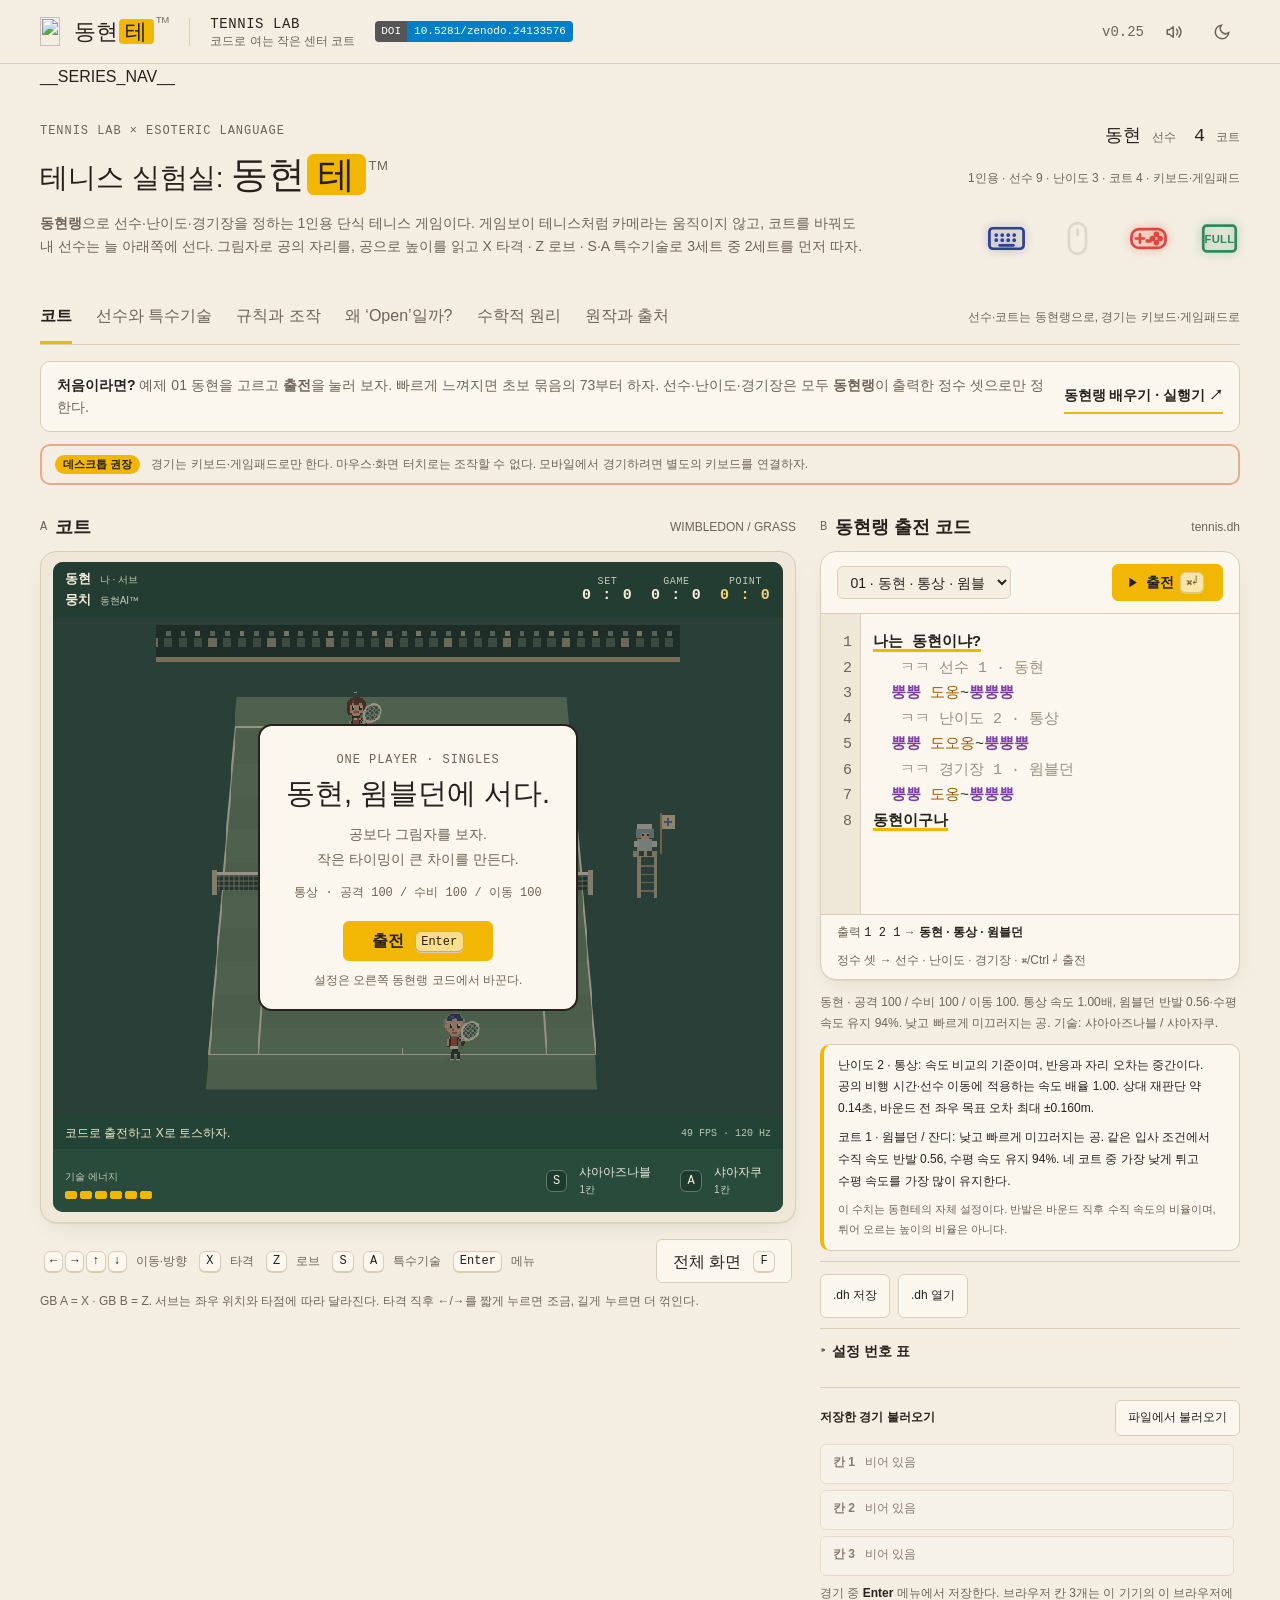
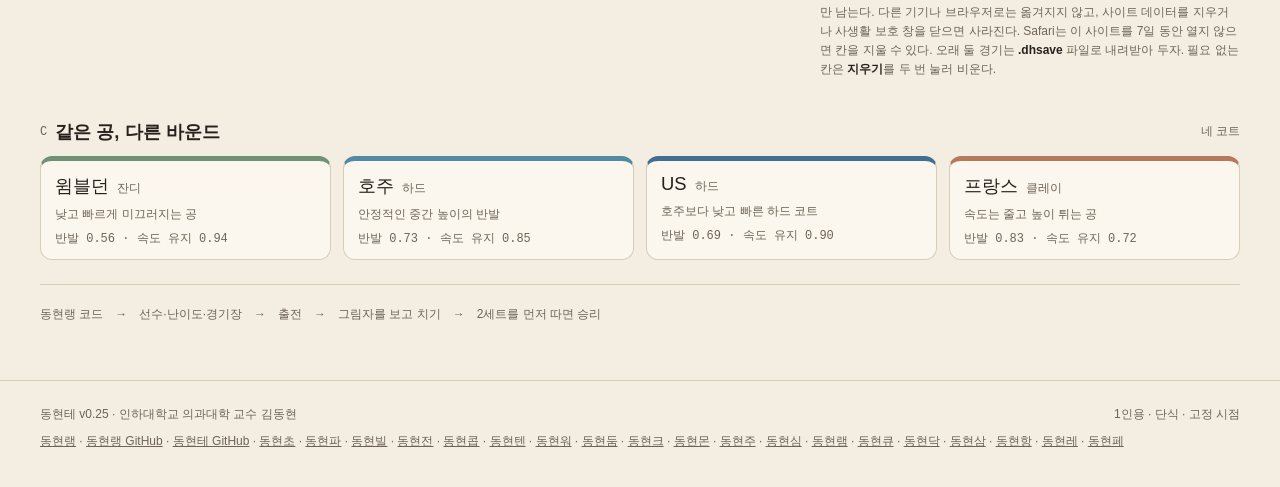
==== src/index.html @ f97692c9 "시리즈 띠에 동현레·동현페를 더함(스물한 사이트) 데스크톱은 동현랭 두 줄 높이 + 10열×2줄, 휴대폰은 두 열. 바닥글 링크 끝에 동현레·동현페를 더함. 판 번호·기존 태그·게" ====
<!doctype html>
<html lang="ko" data-theme="light">
<head>
  <meta charset="utf-8"><meta name="viewport" content="width=device-width,initial-scale=1">
  <meta name="description" content="동현랭으로 선수·난이도·경기장을 정하고 키보드·게임패드로 치는 고정 시점 1인용 테니스 게임이다.">
  <title>동현테™ · 동현랭으로 여는 고정 시점 테니스</title>
  <link rel="icon" type="image/x-icon" sizes="16x16 32x32 48x48" href="./favicon.ico">
  <link rel="icon" type="image/png" sizes="32x32" href="./favicon.png">
  <link rel="apple-touch-icon" sizes="180x180" href="./apple-touch-icon.png">
  <link rel="stylesheet" href="./style.css">
</head>
<body>
<header class="header">
  <a class="brand" href="#" aria-label="동현테 첫 화면으로"><span class="brand-main"><img class="brand-icon" src="__BRAND_ICON__" alt="" width="96" height="96">동현<span>테</span><sup>TM</sup></span><i class="brand-divider"></i><span class="brand-sub">TENNIS LAB<small>코드로 여는 작은 센터 코트</small></span></a><a class="doi-badge" href="https://doi.org/10.5281/zenodo.24133576" target="_blank" rel="noopener" aria-label="동현테 Zenodo DOI 10.5281/zenodo.24133576" title="Zenodo DOI (모든 버전)"><b>DOI</b><span>10.5281/zenodo.24133576</span></a>
  <div class="edition">v0.25<button id="sound" class="icon-btn" aria-label="효과음 켜기·끄기" title="효과음 (M)" aria-pressed="true"><svg width="18" height="18" viewBox="0 0 24 24" fill="none" stroke="currentColor" stroke-width="2" stroke-linecap="round" stroke-linejoin="round" aria-hidden="true" focusable="false"><path d="M11 5 6 9H3v6h3l5 4z"/><path class="snd-on" d="M15.5 8.5a5 5 0 0 1 0 7M18.5 5.5a9 9 0 0 1 0 13"/><path class="snd-off" d="m16 9 6 6m0-6-6 6"/></svg></button><button id="theme" class="icon-btn" aria-label="밝은 화면과 어두운 화면 전환" title="화면 전환" aria-pressed="false"><svg width="18" height="18" viewBox="0 0 24 24" fill="none" stroke="currentColor" stroke-width="2" stroke-linecap="round" aria-hidden="true" focusable="false"><path d="M21 12.8A9 9 0 1 1 11.2 3a7 7 0 0 0 9.8 9.8z"/></svg></button></div>
</header>
<main>
__SERIES_NAV__
  <section class="intro">
    <div><div class="eyebrow">TENNIS LAB × ESOTERIC LANGUAGE</div><h1>테니스 실험실: <span class="title-brand">동현<span>테</span><sup>TM</sup></span></h1><p><strong>동현랭</strong>으로 선수·난이도·경기장을 정하는 1인용 단식 테니스 게임이다. 게임보이 테니스처럼 카메라는 움직이지 않고, 코트를 바꿔도 내 선수는 늘 아래쪽에 선다. 그림자로 공의 자리를, 공으로 높이를 읽고 X 타격 · Z 로브 · S·A 특수기술로 3세트 중 2세트를 먼저 따자.</p></div>
    <div class="model-stamp"><strong id="stamp-player">동현 <span>선수</span></strong><strong>4 <span>코트</span></strong><small>1인용 · 선수 9 · 난이도 3 · 코트 4 · 키보드·게임패드</small><div class="input-marks" role="group" aria-label="입력 표식 · 쓸 수 있는 것: 키보드·게임패드·전체 화면 · 마우스 없음"><span class="mark on kb" tabindex="0" data-tip="키보드 가능 · 방향키로 움직이고 X 타격 · Z 로브 · S·A 특수기술 · Enter 메뉴." aria-label="키보드 가능"><svg viewBox="0 0 24 24" aria-hidden="true"><rect x="2" y="6" width="20" height="12" rx="2"/><path class="dots" d="M6 10h.01M9.5 10h.01M13 10h.01M16.5 10h.01M6 13h.01M9.5 13h.01M13 13h.01M16.5 13h.01"/><path d="M8 16h8"/></svg></span><span class="mark off ms" tabindex="0" data-tip="마우스 없음 · 코트를 누르거나 끌어도 선수는 움직이지 않는다. 메뉴·코드 편집만 마우스로 한다. 휴대폰은 외부 키보드를 연결하자." aria-label="마우스 없음"><svg viewBox="0 0 24 24" aria-hidden="true"><rect x="7" y="3" width="10" height="18" rx="5"/><path d="M12 7v3"/></svg></span><span class="mark on gp" tabindex="0" data-tip="게임패드 가능 · 십자키·왼 스틱 이동 · 오른쪽 버튼 타격 · 아래 버튼 로브 · L·R 특수기술 · Start 메뉴." aria-label="게임패드 가능"><svg viewBox="0 0 24 24" aria-hidden="true"><rect x="2" y="6.5" width="20" height="11" rx="4.5"/><path d="M7 9.6v4.8M4.6 12h4.8"/><circle cx="16.6" cy="9.6" r=".85"/><circle cx="14.4" cy="12" r=".85"/><circle cx="18.8" cy="12" r=".85"/><circle cx="16.6" cy="14.4" r=".85"/><path class="dots" d="M11.3 13.4h.01M12.9 13.4h.01"/></svg></span><span class="mark on fs" tabindex="0" data-tip="전체 화면 가능 · 코트 아래 <b>전체 화면</b> 버튼이나 F 키로 코트를 꽉 채운다." aria-label="전체 화면 가능"><svg viewBox="0 0 24 24" aria-hidden="true"><rect x="2.5" y="4.5" width="19" height="15" rx="2"/><text class="full" x="12" y="14.6" text-anchor="middle">FULL</text></svg></span></div></div></div>
  </section>
  <nav class="tabs" aria-label="동현테 메뉴"><button class="active" data-tab="play" aria-selected="true">코트</button><button data-tab="players" aria-selected="false">선수와 특수기술</button><button data-tab="rules" aria-selected="false">규칙과 조작</button><button data-tab="open" aria-selected="false">왜 ‘Open’일까?</button><button data-tab="math" aria-selected="false">수학적 원리</button><button data-tab="reference" aria-selected="false">원작과 출처</button><span>선수·코트는 동현랭으로, 경기는 키보드·게임패드로</span></nav>
  <div class="getting-started"><p><strong>처음이라면?</strong> 예제 01 동현을 고르고 <b>출전</b>을 눌러 보자. 빠르게 느껴지면 초보 묶음의 73부터 하자. 선수·난이도·경기장은 모두 <b>동현랭</b>이 출력한 정수 셋으로만 정한다.</p><a href="https://raspberry-kim.github.io/donghyun-lang/" target="_blank" rel="noopener">동현랭 배우기 · 실행기 ↗</a></div>
  <p class="mobile-note desktop-note" role="note"><strong>데스크톱 권장</strong> 경기는 키보드·게임패드로만 한다. 마우스·화면 터치로는 조작할 수 없다. 모바일에서 경기하려면 별도의 키보드를 연결하자.</p>

  <section id="tab-play" class="tab-panel">
    <div class="play-grid">
      <div class="field-col">
        <div class="section-title"><h2><span>A</span> 코트</h2><span id="court-caption">WIMBLEDON / GRASS</span></div>
        <div class="board-wrap court-wrap">
        <div id="stage" class="stage" tabindex="0" aria-label="테니스 경기장. 방향키 이동, X 스트로크, Z 로브, S와 A 특수기술.">
     <div class="scoreboard"><div class="score-names"><span id="player-name">동현 <small>나</small></span><span id="opponent-name">슈슈 <small>동현AI™</small></span></div><div class="score-column"><small>SET</small><span id="set-score">0 : 0</span></div><div class="score-column"><small>GAME</small><span id="game-score">0 : 0</span></div><div class="score-column point-column"><small>POINT</small><span id="point-score">0 : 0</span></div><button id="full-close" hidden>전체 화면 닫기</button></div>
     <div class="canvas-shell"><canvas id="court" width="320" height="304" aria-label="고정 시점 테니스 코트"></canvas>
      <div id="skill-cue" class="skill-cue" role="status" aria-live="polite" aria-atomic="true" hidden><span id="skill-cue-who"></span><strong id="skill-cue-name"></strong><small id="skill-cue-detail"></small></div>
      <div id="start-card" class="overlay"><div class="start-inner"><span class="eyebrow">ONE PLAYER · SINGLES</span><h2 id="start-title">동현, 윔블던에 서다.</h2><p>공보다 그림자를 보자.<br>작은 타이밍이 큰 차이를 만든다.</p><div class="start-meta" id="start-meta">공격 100 / 수비 100 / 이동 100</div><button id="court-start" class="primary accent-btn">출전 <kbd>Enter</kbd></button><small>설정은 오른쪽 동현랭 코드에서 바꾼다.</small></div></div>
      <div id="end-card" class="overlay" hidden><div class="start-inner"><span id="end-eyebrow" class="eyebrow">MATCH</span><h2 id="end-title">경기 종료</h2><p id="end-detail"></p><button id="new-match" class="primary accent-btn">출전 준비로 <kbd>Enter</kbd></button></div></div>
      <div id="menu" class="game-menu" hidden role="menu" aria-label="경기 메뉴"></div>
     </div>
     <div class="match-status"><span id="status" aria-live="polite">출전 코드를 준비하자.</span><span id="perf">60 Hz physics</span></div>
     <div class="skill-strip"><div class="charge"><span>기술 에너지</span><div id="energy-pips" aria-label="에너지 6 / 6"></div></div><div class="skill-label"><kbd>S</kbd><span id="skill1">샤아아즈나블<small>1칸 · 다음 리턴</small></span></div><div class="skill-label"><kbd>A</kbd><span id="skill2">샤아자쿠<small>1칸 · 혜성 이동</small></span></div></div>
    </div>
        </div>
        <div class="board-bar"><span class="keys"><span><span class="kbd-arrows"><kbd>←</kbd><kbd>→</kbd><kbd>↑</kbd><kbd>↓</kbd></span>이동·방향</span><span><kbd>X</kbd>타격</span><span><kbd>Z</kbd>로브</span><span><kbd>S</kbd><kbd>A</kbd>특수기술</span><span><kbd>Enter</kbd>메뉴</span></span><button id="fullscreen" class="small-btn" type="button" title="코트를 화면에 꽉 채운다">전체 화면 <kbd>F</kbd></button></div>
        <p class="small-note" id="serve-note">GB A = X · GB B = Z. 서브는 좌우 위치와 타점에 따라 달라진다. 타격 직후 ←/→를 짧게 누르면 조금, 길게 누르면 더 꺾인다.</p>
      </div>
      <div class="side-col">
        <section class="setup-panel">
          <div class="section-title"><h2><span>B</span> 동현랭 출전 코드</h2><span>tennis.dh</span></div>
          <div class="dh-panel">
            <div class="dh-head"><select id="example" aria-label="동현랭 출전 예제 선택"></select><span class="dh-spacer"></span><button id="run" class="dh-btn dh-run" title="Ctrl/⌘ + Enter"><svg viewBox="0 0 24 24" fill="currentColor" aria-hidden="true"><path d="M7 4.5v15l12-7.5z"></path></svg>출전 <kbd>⌘↵</kbd></button></div>
            <div class="code-wrap"><div id="lines" aria-hidden="true"></div><textarea id="code" aria-label="동현랭 출전 코드" aria-describedby="code-help" spellcheck="false" autocomplete="off" autocapitalize="off"></textarea></div>
            <div class="code-meta dh-status" id="code-help"><span>출력 <code id="output">1  1  1</code> → <b id="config-description">동현 · 초보 · 윔블던</b></span><span>정수 셋 → 선수 · 난이도 · 경기장 · ⌘/Ctrl ↵ 출전</span></div>
          </div>
          <p id="error" class="error" role="alert" hidden></p>
          <p id="example-note"></p>
          <div class="example-comparison" aria-label="선택한 예제의 난이도와 코트 차이"><p id="example-level"></p><p id="example-court"></p><small>이 수치는 동현테의 자체 설정이다. 반발은 바운드 직후 수직 속도의 비율이며, 튀어 오르는 높이의 비율은 아니다.</small></div>
          <div class="file-row"><button id="save-code">.dh 저장</button><label class="file-label">.dh 열기<input id="open-code" type="file" accept=".dh,.txt,text/plain" hidden></label></div>
          <details class="lang-rule"><summary>설정 번호 표</summary><div class="table-wrap"><table><thead><tr><th>자리</th><th>설정</th><th>값</th></tr></thead><tbody><tr><td>첫째</td><td>선수</td><td>1 동현 · 2 뭉치 · 3 뚱띠 · 4 또치 · 5 포동이 · 6 꽥꽥 · 7 슈슈 · 8 이삐 · 9 빽빽</td></tr><tr><td>둘째</td><td>난이도</td><td>1 초보 · 2 통상 · 3 프로</td></tr><tr><td>셋째</td><td>경기장</td><td>1 윔블던 · 2 호주 · 3 US · 4 프랑스</td></tr></tbody></table></div><p>세 정수를 모두 쓰자. 코드를 고쳐도 출전 전까지 진행 중인 경기는 바뀌지 않는다.</p></details>
          <div class="load-box"><div class="load-head"><strong>저장한 경기 불러오기</strong><label class="file-label" tabindex="0">파일에서 불러오기<input id="load-file-setup" type="file" accept=".dhsave,.json,application/json" hidden></label></div><div class="slot-list" id="slot-list"></div><p id="load-status" class="load-status" role="status" hidden></p><p class="slot-note">경기 중 <b>Enter</b> 메뉴에서 저장한다. 브라우저 칸 3개는 이 기기의 이 브라우저에만 남는다. 다른 기기나 브라우저로는 옮겨지지 않고, 사이트 데이터를 지우거나 사생활 보호 창을 닫으면 사라진다. Safari는 이 사이트를 7일 동안 열지 않으면 칸을 지울 수 있다. 오래 둘 경기는 <b>.dhsave</b> 파일로 내려받아 두자. 필요 없는 칸은 <b>지우기</b>를 두 번 눌러 비운다.</p></div><input id="load-file" type="file" accept=".dhsave,.json,application/json" hidden>
        </section>
      </div>
    </div>
    <section class="court-notes"><div class="section-title"><h2><span>C</span> 같은 공, 다른 바운드</h2><span>네 코트</span></div><div id="court-cards" class="court-cards"></div></section>
    <div class="workflow"><span>동현랭 코드</span><b>→</b><span>선수·난이도·경기장</span><b>→</b><span>출전</span><b>→</b><span>그림자를 보고 치기</span><b>→</b><span>2세트를 먼저 따면 승리</span></div>
  </section>

 <section id="tab-players" class="tab-panel document" hidden><div class="doc-heading"><div class="eyebrow">NINE PLAYERS · EIGHTEEN SPECIALS</div><h2>동현테의 캐릭터들.</h2><p>시작부터 에너지 6칸이다. 일반 기술은 1칸, 뭉치의 액슬로즈는 3칸을 쓴다. 포인트가 끝날 때 2칸, 성공한 리턴 두 번마다 1칸을 얻으며 최대는 6칸이다. S와 A로 두 기술을 함께 켤 수 있고, 중복 입력에는 에너지를 쓰지 않는다. 커트코베인 연출 중에는 다른 기술을 새로 켤 수 없다.</p><p>동현은 흰 머리 남성, 뭉치는 갈색 단발 여성, 뚱띠는 건장한 남성, 또치는 귀엽고 마른 남성이다. 포동이는 흰 귀와 주둥이로, 꽥꽥은 조금 작은 키와 짙은 단발로 알아보자. 슈슈의 양쪽 둥근 머리·리본·분홍 원피스는 그대로다. 이삐는 꽥꽥만 한 키의 어린 소녀로, 슈슈를 닮은 얼굴에 턱선 단발, 하늘색 원피스 차림이다. 빽빽은 슈슈와 같은 얼굴·몸에 정수리 똥머리와 연보라 원피스로 알아보자. 상대는 내 선수를 뺀 여덟 명 가운데 경기마다 무작위로 정해진다. 상대 동현AI™는 특수기술 없이 일반 타격만 쓴다.</p><p>지속형 기술은 횟수·초 제한 없이 <b>랠리 끝까지</b> 남는다. 액슬로즈는 내 득점까지 남는 예외다. 샤아자쿠는 타격 입력마다 이동하고, 와루이지와나는 상대가 다시 치는 공에도 적용된다. 울트라롱팔은 횟수 제한이 없지만 타격 입력은 필요하다. 멍멍·아잉뿌잉도 포인트가 끝날 때 풀린다. 이삐·빽빽의 네 기술도 지속형이고 서브도 타격으로 센다. 양재천범람은 내 공이 네트를 넘는 순간 상대를 물에 잠가 이동을 90% 줄인다. 브롬톤앞바퀴는 닿지 않는 공에 타격 입력을 넣으면 0.2초 동안 굴러가 치는데, 다섯 번에 한 번꼴로 미끄러져 놓친다. 오마이갓은 내가 칠 때마다 공이 하트 다섯으로 갈라지고, 상대가 진짜를 고를 확률은 1/5이다. 백미취사완료는 내 다음 타격부터 상대가 비틀거리며 네트 앞으로 걸어오게 한다. 미리 켜면 다음 랠리 끝까지 적용되며, 폴트·렛에서는 그대로 유지된다.</p><p>샤아아즈나블·구마몬기쥬츠·비밀이야·알려고하지마는 <b>성공할 때까지 준비가 남는다</b>. 못 치거나 아웃이 나도 다음 랠리로 가져간다. 알려고하지마는 상대 서브 중에도 미리 준비할 수 있다. 뭉치의 S <b>액슬로즈</b>는 라켓을 치켜든 채 상체와 골반을 반대로 흔드는 제자리 뱀춤이다. 네트를 넘은 상대 공은 이동·타격 입력 없이 자동으로 구석에 되돌린다. 상대가 다시 넘기면 그때의 위치로 어려운 구석을 다시 고른다. 내 서브도 자동으로 넣고, 상대 서브는 유효 바운드 뒤에 받는다. 폴트·렛이나 내 실수로 끝난 포인트에서는 남으며, 상대가 놓쳐 내가 득점하면 풀린다. A <b>커트코베인</b>은 8.4초 동안 라켓을 열두 번 내리쳐 부순다. 상대는 라켓을 버리고 겁에 질려 공과 무관하게 이리저리 뛰어다닌다. 연출이 끝나면 내 한 포인트가 되고, 그 득점이 게임·세트·경기 승리를 결정할 수 있다.</p></div><div id="roster" class="roster"></div></section>
 <section id="tab-rules" class="tab-panel document" hidden><div class="doc-heading"><div class="eyebrow">HOW TO PLAY</div><h2>그림자에 발을, 공에 라켓을.</h2><p>단식, 3세트 중 2세트 선승. 코트를 교대해도 내 선수는 항상 하단, 상대는 상단이다. 카메라는 돌거나 따라가지 않고 방향키도 화면 기준을 유지한다.</p></div>
  <div class="rules-grid">
   <article><h2>키보드</h2><table><tbody><tr><th>방향키</th><td>화면 기준 이동. 타격 좌우 방향, ↑ 깊게 · ↓ 짧게. 서브 직후 짧은 구간에도 좌우 입력.</td></tr><tr><th>X · GB A</th><td>토스 / 강한 서브 / 가로로 미는 스트로크. 높은 공은 스매시.</td></tr><tr><th>Z · GB B</th><td>약한 서브 / 아래에서 위로 띄우는 로브. 바운드 전이면 약한 발리.</td></tr><tr><th>S / A</th><td>키보드의 첫째 / 둘째 특수기술. 키보드 A는 GB A와 다르다.</td></tr><tr><th>Enter / Esc</th><td>메뉴(잠시 멈춤): 계속 · 저장 · 불러오기 · 포기. ↑↓로 고르고 Enter·X로 선택, Z·Esc로 뒤로. 전체 화면에서 Esc는 먼저 닫기.</td></tr><tr><th>F / M</th><td>전체 화면 / 효과음·음악 켜기·끄기.</td></tr></tbody></table><p>코드 편집 중에는 경기 키를 가로채지 않는다. Ctrl+Enter(맥은 ⌘+Enter)로 코드를 실행한다.</p></article>
   <article><h2>게임패드</h2><p>십자키·왼 스틱으로 이동한다. 위치 기준 오른쪽 버튼(A 위치)는 X 타격, 아래 버튼(B 위치)는 Z 로브다. L·R 어깨 버튼으로 특수기술을 쓴다. Start는 메뉴다. 메뉴에서는 십자키·왼 스틱 위아래로 고르고 오른쪽 버튼·Start로 선택, 아래 버튼으로 뒤로 간다.</p><p id="pad-status">연결된 패드 없음</p><p>브라우저 표준 매핑 패드를 대상으로 한다. 실제 패드의 호환성은 기기·브라우저에 따라 다르다.</p><h2>마우스와 모바일</h2><p>메뉴·코드 편집만 마우스로 할 수 있다. 코트를 누르거나 드래그해도 선수는 움직이거나 공을 치지 않는다. 터치 조작판은 없다. 외부 입력 장치 없는 휴대폰에서는 경기 조작이 불가능하다.</p></article>
   <article><h2>서브와 리턴</h2><p>먼저 좌우로 서브 위치를 고른다. X로 약 1초 동안 공을 띄우고 X 또는 Z로 친다. 너무 높을 때 누르면 닿는 높이까지 준비한다. 높은 타점은 깊게, 낮은 타점은 짧게 간다. 타격 직후 0.12초 안의 좌우 입력은 누른 시간·스틱 기울기에 따라 착지를 더 옮긴다. 그 뒤에는 공을 조향하지 않는다. 이 입력 여유는 동현테에서 넓힌 값이다.</p><p>빈 토스는 폴트 없이 다시 한다. 서비스 박스는 대각선이며 두 번 폴트면 상대 포인트, 네트를 스친 유효 서브는 렛이다. 그림자는 바닥 위치, 공은 높이다. 서브는 한 번 바운드한 뒤 받는다. X는 가로 스트로크·강한 발리·높은 공의 스매시, Z는 띄우는 로브·약한 발리다.</p></article>
   <article><h2>저장과 불러오기</h2><p>경기 중 Enter 메뉴의 <b>저장</b>에서 브라우저 칸 1–3이나 <b>.dhsave</b> 파일에 지금 경기를 그대로 담는다. 점수·서브 순서·에너지뿐 아니라 날아가던 공과 준비한 기술까지 남는다.</p><p>불러오기는 메뉴와 코트 탭 B 칸 아래에 있다. 불러온 경기는 멈춘 채로 열리고, <b>계속 간다</b>를 고르면 그 순간부터 이어진다. 끝난 경기는 저장되지 않는다. 저장 파일이 아니거나 내용이 맞지 않으면 이유를 알리고 지금 경기는 그대로 둔다.</p></article>
   <article><h2>점수와 코트 교대</h2><p>0 → 15 → 30 → 40. 듀스에서는 두 점 차로 게임을 딴다. 6게임 이상, 두 게임 차면 세트. 6 대 6에서는 7점 타이브레이크로 두 점 차를 낸다.</p><p>게임마다 서브를 바꾸고 홀수 게임 뒤에는 코트를 바꾼다. 타이브레이크는 첫 1점 뒤부터 두 점마다 서브 교대, 6점마다 코트 교대다. 2세트를 먼저 따면 승리한다.</p></article>
  </div>
 </section>
 <section id="tab-open" class="tab-panel document" hidden><div class="doc-heading"><div class="eyebrow">WHY ‘OPEN’?</div><h2>왜 ‘Open’일까?<br>신분의 문을 연 이름.</h2><p>프랑스 오픈·US 오픈·호주 오픈의 ‘오픈’은 처음부터 붙은 이름이 아니다. 아마추어만 받던 대회가 1968년에 프로에게도 문을 열면서 생긴 말이다. 그 100년의 사정을 네 갈래로 살펴보자.</p></div>
  <div class="rules-grid history-grid">
   <article><h2><span class="num">1</span>아마추어의 어원과 귀족 문화</h2><p>amateur는 라틴어 <i lang="la">amator</i>(사랑하는 사람)에서 왔고, 뿌리는 동사 <i lang="la">amare</i>(사랑하다)다. 고대 프랑스어에서는 <i lang="fro">ameour</i>로 쓰였고, 프랑스어 <i lang="fr">amateur</i>는 1488년 기록부터 보인다. 영어에는 1784년 ‘무엇을 즐기는 사람’이라는 뜻으로 들어왔고, 1786년부터 ‘직업이나 이익 없이 하는 사람’이라는 뜻이 붙었다(<a href="https://www.etymonline.com/word/amateur" target="_blank" rel="noopener">Etymonline</a>, <a href="https://www.cnrtl.fr/etymologie/amateur" target="_blank" rel="noopener">CNRTL</a>). 스포츠 용어로서의 프랑스어 amateur는 1882년 영어에서 거꾸로 다시 빌려 왔다.</p><p>빅토리아 시대 영국 상류층에게 운동은 생계가 아니라 교양이었다. 돈을 받고 뛰는 일은 신사답지 못하다고 여겼다. 1866년 Amateur Athletic Club은 아마추어를 ‘상금·입장료를 위해 겨룬 적이 없고, 운동을 생계로 가르친 적이 없으며, 기계공·장인·노동자(mechanic, artisan or labourer)가 아닌 사람’으로 정의했다(<a href="https://worldathletics.org/heritage/news/aaa-140-anniversary" target="_blank" rel="noopener">World Athletics</a>). 실력이 아니라 직업과 계층이 출전 자격을 갈랐던 셈이다. 육상에서는 1880년 AAA가 이 ‘노동자 조항’을 지웠다.</p></article>
   <article><h2><span class="num">2</span>프로 선수의 대우와 메이저 대회 배제</h2><p>지금의 4대 메이저는 모두 아마추어 대회로 출발했다. 윔블던은 1877년, US 선수권은 1881년 뉴포트, 프랑스 선수권은 1891년(1925년까지는 프랑스 클럽 회원만), 오스트랄라시아 선수권은 1905년 멜버른에서 시작했다(<a href="https://en.wikipedia.org/wiki/US_Open_(tennis)" target="_blank" rel="noopener">US Open</a>, <a href="https://www.britannica.com/sports/French-Open" target="_blank" rel="noopener">Britannica · French Open</a>, <a href="https://en.wikipedia.org/wiki/Australian_Open" target="_blank" rel="noopener">Australian Open</a>). 초기의 프로는 주로 코치였고, 프로가 나갈 대회 자체가 없었다.</p><p>1926년 흥행사 C. C. Pyle이 쉬잔 랑글렌에게 5만 달러를 주고 미국 순회 경기를 열면서 프로 테니스가 시작됐다. 이후 40년 동안 프로 테니스는 현역 프로 챔피언과 새로 영입한 아마추어 챔피언이 도시를 돌며 맞붙는 순회 쇼 경기(exhibition tour)가 중심이었다. 프로가 되면 메이저와 데이비스컵에 나갈 수 없었고, 올잉글랜드 클럽 회원 자격도 잃었다(<a href="https://www.britannica.com/sports/tennis/Professional-and-open-tennis" target="_blank" rel="noopener">Britannica</a>). 1947년 크레이머–리그스 투어는 접이식 캔버스 코트를 깔고 밤새 차로 다음 도시로 옮겨 다녔다. 신문은 이를 ‘서커스 순회(Circus Circuit)’라 불렀고, 상류층 테니스계에서 ‘프로’는 거의 욕이었다(<a href="https://www.latimes.com/archives/la-xpm-1997-jul-24-sp-15717-story.html" target="_blank" rel="noopener">Los Angeles Times</a>). 프로를 곡예단처럼 낮춰 본 시선이 이 말에 남아 있다.</p></article>
   <article><h2><span class="num">3</span>‘오픈’의 탄생과 상금의 정착</h2><p>1960년대에는 최고 선수들이 돈을 따라 프로로 떠났다. 로드 레이버·켄 로즈월·판초 곤살레스 같은 이름이 메이저에 나오지 못했고, 아마추어 대회는 점점 관중이 줄었다(<a href="https://www.tennismajors.com/our-features/long-form-our-features/1968-open-era-the-moment-tennis-opted-to-become-a-modern-sport-228622.html" target="_blank" rel="noopener">Tennis Majors</a>). 겉으로는 아마추어지만 뒤로 경비 명목의 돈을 받는 ‘섐어추어리즘(shamateurism)’도 퍼졌다. 윔블던 회장 허먼 데이비드는 아마추어 제도를 ‘살아 있는 거짓말(living lie)’이라 불렀다(<a href="https://www.tennis.com/news/articles/1968-open-era-begins-in-bournemouth" target="_blank" rel="noopener">Tennis.com</a>).</p><p>1960년 ILTF 투표는 5표 차로 부결됐다. 1967년 12월 영국 LTA가 295 대 5로 개방을 결정했고, 1968년 3월 30일 파리 ILTF 총회가 오픈 대회 12개를 승인했다. 첫 오픈 대회는 1968년 4월 22일 본머스의 British Hard Court Championships였다(<a href="https://www.atptour.com/en/news/atp-heritage-open-tennis-laver-rosewall-cox-1968-bournemouth" target="_blank" rel="noopener">ATP Tour</a>). 같은 해 프랑스 오픈·윔블던·US 오픈이 문을 열었고, 호주 오픈은 1969년 1월 브리즈번에서 처음 열렸다(<a href="https://en.wikipedia.org/wiki/1969_Australian_Open" target="_blank" rel="noopener">1969 Australian Open</a>). 프로·아마추어 구분 없이 누구나 나오는 대회, 그래서 ‘오픈’이고 이때부터를 ‘오픈 에라’라 부른다.</p><p>상금도 이때 공식이 됐다. 1968년 윔블던 총상금은 26,150파운드, 남자 단식 우승 레이버가 2,000파운드, 여자 단식 우승 빌리 진 킹이 750파운드를 받았다(<a href="https://www.britannica.com/sports/tennis/Professional-and-open-tennis" target="_blank" rel="noopener">Britannica</a>). 그해 US 오픈은 아마추어 신분의 아서 애시가 우승해, 우승 상금 14,000달러는 준우승한 톰 오커에게 갔다(<a href="https://www.vavel.com/en-us/data/us-open/bio/" target="_blank" rel="noopener">VAVEL</a>).</p></article>
   <article><h2><span class="num">4</span>골프 ‘오픈’과의 비교</h2><p>공통점은 분명하다. 신분을 묻지 않고 실력으로 겨루는 대회가 ‘오픈’이다. 그런데 문이 열린 방향은 반대였다. 골프의 디 오픈(The Open)은 1860년 10월 17일 스코틀랜드 프레스트윅에서 프로 8명만으로 시작했다. 참가 조건은 ‘캐디, 곧 프로 선수(Cawdies, i.e. Professional Players)’였고, 12홀 코스를 세 바퀴 돌아 윌리 파크 시니어가 우승 벨트를 받았다. 상금은 없었다(<a href="https://www.britannica.com/sports/British-Open" target="_blank" rel="noopener">Britannica · British Open</a>, <a href="https://en.wikipedia.org/wiki/1860_Open_Championship" target="_blank" rel="noopener">1860 Open Championship</a>).</p><p>이듬해 위원회는 대회를 ‘온 세상에 연다(open to all the world)’고 결의했다(<a href="https://www.prestwickgc.co.uk/history/" target="_blank" rel="noopener">Prestwick Golf Club</a>). 1861년 대회에는 프로 10명과 아마추어 신사 8명이 함께 나왔고 올드 톰 모리스가 우승했다(<a href="https://www.theopen.com/previous-opens/2nd-open-prestwick-1861" target="_blank" rel="noopener">The Open</a>). 골프는 프로 대회에 아마추어를 받아들여 오픈이 됐고, 테니스는 아마추어 대회에 프로를 받아들여 오픈이 됐다. 두 길이 만난 곳이 지금의 ‘오픈’이다.</p></article>
  </div>
  <div class="timeline" role="list" aria-label="오픈 연표"><div role="listitem"><b>1860</b>디 오픈, 프로 8명</div><div role="listitem"><b>1861</b>골프, 아마추어에게 개방</div><div role="listitem"><b>1877</b>윔블던 시작</div><div role="listitem"><b>1926</b>첫 프로 테니스 투어</div><div role="listitem"><b>1968</b>테니스 오픈 에라</div><div role="listitem"><b>1969</b>첫 호주 오픈</div></div>
 </section>
 <section id="tab-math" class="tab-panel document" hidden><div class="doc-heading"><div class="eyebrow">MATHEMATICAL PRINCIPLES</div><h2>수학적 원리.<br>숫자로 읽는 동현테.</h2><p>1989년 GB 테니스는 바닥에 그림자를 두고 공을 높이(Z축) 방향으로 띄워, 움직이지 않는 화면 안에 가상 3D 코트를 만들었다. 동현테도 같은 동작을 따르지만 식과 상수는 새로 정했다. 아래 식은 모두 지금 엔진 코드(<code>engine.js</code>·<code>render.js</code>)에 들어 있는 그대로다. 길이는 미터, 시간은 초다.</p></div>
  <div class="rules-grid math-grid">
   <article><h2><span class="num">1</span>좌표와 고정 시간 간격</h2><p>바닥은 <var>x</var>(좌우)와 <var>y</var>(앞뒤), 높이는 <var>z</var>다. 네트는 <var>y</var> = 0에 있고, 내 선수는 늘 <var>y</var> &gt; 0 쪽 아래 화면에 선다. 단식 코트의 반폭과 반길이는 실제 규격을 쓴다.</p>
    <div class="eq"><math display="block"><mi>W</mi><mo>=</mo><mn>4.115</mn><mo>,</mo></math><math display="block"><mi>L</mi><mo>=</mo><mn>11.885</mn><mo>,</mo></math><math display="block"><msub><mi>h</mi><mtext>net</mtext></msub><mo>=</mo><mn>0.92</mn></math></div>
    <p>물리는 화면 주사율과 관계없이 1초에 120번 같은 간격으로 나아간다. 남은 시간 <var>A</var>를 모아 두었다가 Δ<var>t</var>만큼씩 꺼내 쓴다. 그래서 60 Hz 화면과 144 Hz 화면에서 같은 입력이면 같은 경기가 된다.</p>
    <div class="eq"><math display="block"><mi>Δ</mi><mi>t</mi><mo>=</mo><mfrac><mn>1</mn><mn>120</mn></mfrac><mtext>&#8202;s</mtext><mo>,</mo></math><math display="block"><mi>A</mi><mo>←</mo><mi>A</mi><mo>+</mo><msub><mi>Δt</mi><mtext>frame</mtext></msub><mo>,</mo></math><math display="block"><mtext>while</mtext><mspace width=".4em"/><mi>A</mi><mo>≥</mo><mi>Δ</mi><mi>t</mi><mo>:</mo><mspace width=".4em"/><mi>A</mi><mo>←</mo><mi>A</mi><mo>−</mo><mi>Δ</mi><mi>t</mi></math></div></article>
   <article><h2><span class="num">2</span>가상 Z축: 포물선과 그림자</h2><p>바닥 위치는 등속으로, 높이는 중력을 받아 포물선으로 움직인다. 그림자는 같은 (<var>x</var>, <var>y</var>)에 <var>z</var> = 0으로 그린다. 공과 그림자의 화면 거리가 곧 높이다.</p>
    <div class="eq big"><math display="block"><mrow><mi>x</mi><mo>(</mo><mi>t</mi><mo>)</mo><mo>=</mo><msub><mi>x</mi><mn>0</mn></msub><mo>+</mo><msub><mi>v</mi><mi>x</mi></msub><mi>t</mi></mrow><mo>,</mo></math><math display="block"><mrow><mi>y</mi><mo>(</mo><mi>t</mi><mo>)</mo><mo>=</mo><msub><mi>y</mi><mn>0</mn></msub><mo>+</mo><msub><mi>v</mi><mi>y</mi></msub><mi>t</mi></mrow></math></div>
    <div class="eq big"><math display="block"><mi>z</mi><mo>(</mo><mi>t</mi><mo>)</mo><mo>=</mo><msub><mi>z</mi><mn>0</mn></msub><mo>+</mo><msub><mi>v</mi><mi>z</mi></msub><mi>t</mi><mo>−</mo><mfrac><mn>1</mn><mn>2</mn></mfrac><mi>g</mi><msup><mi>t</mi><mn>2</mn></msup><mo>,</mo></math><math display="block"><mi>g</mi><mo>=</mo><mn>13</mn><mtext>&#8202;m/s</mtext><msup><mi></mi><mn>2</mn></msup></math></div>
    <p>가장 높은 점은 <var>v<sub>z</sub></var> − <var>g</var><var>t</var> = 0일 때다.</p>
    <div class="eq"><math display="block"><msup><mi>t</mi><mo>*</mo></msup><mo>=</mo><mfrac><msub><mi>v</mi><mi>z</mi></msub><mi>g</mi></mfrac><mo>,</mo></math><math display="block"><msub><mi>z</mi><mtext>max</mtext></msub><mo>=</mo><msub><mi>z</mi><mn>0</mn></msub><mo>+</mo><mfrac><msubsup><mi>v</mi><mi>z</mi><mn>2</mn></msubsup><mrow><mn>2</mn><mi>g</mi></mrow></mfrac></math></div>
    <p><var>g</var> = 13은 지구 중력 9.81보다 크다. 작은 화면에서 랠리가 늘어지지 않게 고른 게임 값이며, 원작에서 뽑은 상수가 아니다. 공기 저항과 회전(마그누스 힘)은 넣지 않았다.</p></article>
   <article><h2><span class="num">3</span>목표점과 비행시간으로 치기</h2><p>타격은 힘을 정하지 않고 “어디에, 몇 초 뒤 떨어질지”를 정한다. 착지점 (<var>x<sub>T</sub></var>, <var>y<sub>T</sub></var>)와 비행시간 <var>T</var>가 정해지면 <var>z</var>(<var>T</var>) = 0이 되도록 속도를 거꾸로 푼다.</p>
    <div class="eq big"><math display="block"><msub><mi>v</mi><mi>x</mi></msub><mo>=</mo><mfrac><mrow><msub><mi>x</mi><mi>T</mi></msub><mo>−</mo><msub><mi>x</mi><mn>0</mn></msub></mrow><mi>T</mi></mfrac><mo>,</mo></math><math display="block"><msub><mi>v</mi><mi>y</mi></msub><mo>=</mo><mfrac><mrow><msub><mi>y</mi><mi>T</mi></msub><mo>−</mo><msub><mi>y</mi><mn>0</mn></msub></mrow><mi>T</mi></mfrac><mo>,</mo></math><math display="block"><msub><mi>v</mi><mi>z</mi></msub><mo>=</mo><mfrac><mrow><mfrac><mn>1</mn><mn>2</mn></mfrac><mi>g</mi><msup><mi>T</mi><mn>2</mn></msup><mo>−</mo><msub><mi>z</mi><mn>0</mn></msub></mrow><mi>T</mi></mfrac></math></div>
    <p>스트로크의 비행시간은 거리와 공격력 <var>P</var>로 정하고, 난이도 속도 <var>s<sub>L</sub></var>(초보 0.88 · 통상 1 · 프로 1.13)로 나눈다.</p>
    <div class="eq"><math display="block"><msub><mi>T</mi><mn>0</mn></msub><mo>=</mo><mo>max</mo><mrow><mo>(</mo><mn>0.78</mn><mo>,</mo><mspace width=".3em"/><mfrac><mrow><mo>|</mo><msub><mi>y</mi><mn>0</mn></msub><mo>−</mo><msub><mi>y</mi><mi>T</mi></msub><mo>|</mo></mrow><mrow><mn>12.5</mn><mo>·</mo><mi>P</mi><mo>/</mo><mn>100</mn></mrow></mfrac><mo>)</mo></mrow><mo>,</mo></math><math display="block"><mi>T</mi><mo>=</mo><mfrac><mrow><mo>max</mo><mo>(</mo><mn>0.5</mn><mo>,</mo><msub><mi>T</mi><mn>0</mn></msub><mo>)</mo></mrow><msub><mi>s</mi><mi>L</mi></msub></mfrac></math></div>
    <p>예: 공격력 100인 선수가 <var>y</var> = 10, 높이 1 m에서 깊은 쪽 <var>y</var> = −9.3으로 치면 <var>T</var> ≈ 1.54초, <var>v<sub>z</sub></var> ≈ 9.39 m/s, 꼭짓점은 약 0.72초 뒤 4.39 m다. 로브는 <var>T</var> = 2.20초로 고정되어 같은 높이에서 약 8.37 m까지 오른다.</p></article>
   <article><h2><span class="num">4</span>네트·바운드를 정확한 순간에</h2><p>한 틱 안에서도 공이 네트를 지나거나 땅에 닿는 순간을 놓치지 않도록, 두 사건까지 남은 시간을 직접 푼다. 둘 중 먼저 오는 순간까지만 움직이고 판정한 뒤 남은 시간을 이어 간다(한 틱에 최대 3번).</p>
    <div class="eq big"><math display="block"><msub><mi>t</mi><mtext>net</mtext></msub><mo>=</mo><mo>−</mo><mfrac><mi>y</mi><msub><mi>v</mi><mi>y</mi></msub></mfrac><mo>,</mo></math><math display="block"><msub><mi>t</mi><mtext>ground</mtext></msub><mo>=</mo><mfrac><mrow><msub><mi>v</mi><mi>z</mi></msub><mo>+</mo><msqrt><mrow><msubsup><mi>v</mi><mi>z</mi><mn>2</mn></msubsup><mo>+</mo><mn>2</mn><mi>g</mi><mi>z</mi></mrow></msqrt></mrow><mi>g</mi></mfrac><mo>,</mo></math><math display="block"><mi>Δ</mi><mi>τ</mi><mo>=</mo><mo>min</mo><mo>(</mo><msub><mi>Δt</mi><mtext>left</mtext></msub><mo>,</mo><msub><mi>t</mi><mtext>net</mtext></msub><mo>,</mo><msub><mi>t</mi><mtext>ground</mtext></msub><mo>)</mo></math></div>
    <p>네트 위를 지날 때 높이로 세 경우를 나눈다. <var>z</var> &lt; 0.85면 네트에 걸리고, 0.85 ≤ <var>z</var> &lt; 0.99면 네트 코드로 수평 속도가 0.72배가 되며, 그 위는 그대로 넘어간다. 바운드에서는 수직 속도를 반발계수 <var>e</var>로 뒤집고 수평 속도를 보존율 <var>r</var>로 줄인다.</p>
    <div class="eq big"><math display="block"><msubsup><mi>v</mi><mi>z</mi><mo>+</mo></msubsup><mo>=</mo><mo>−</mo><mi>e</mi><mspace width=".1em"/><msubsup><mi>v</mi><mi>z</mi><mo>−</mo></msubsup><mo>,</mo></math><math display="block"><msubsup><mi>v</mi><mrow><mi>x</mi><mo>,</mo><mi>y</mi></mrow><mo>+</mo></msubsup><mo>=</mo><mi>r</mi><mspace width=".1em"/><msubsup><mi>v</mi><mrow><mi>x</mi><mo>,</mo><mi>y</mi></mrow><mo>−</mo></msubsup><mo>,</mo></math><math display="block"><mfrac><msup><mi>h</mi><mo>+</mo></msup><msup><mi>h</mi><mo>−</mo></msup></mfrac><mo>=</mo><msup><mi>e</mi><mn>2</mn></msup></math></div>
    <table class="math-table"><thead><tr><th>코트</th><th><var>e</var></th><th><var>r</var></th><th>튄 높이 <var>e</var>²</th></tr></thead><tbody><tr><td>윔블던 잔디</td><td>0.56</td><td>0.94</td><td>31%</td></tr><tr><td>호주 하드</td><td>0.73</td><td>0.85</td><td>53%</td></tr><tr><td>US 하드</td><td>0.69</td><td>0.90</td><td>48%</td></tr><tr><td>프랑스 클레이</td><td>0.83</td><td>0.72</td><td>69%</td></tr></tbody></table>
    <p>첫 바운드에서 |<var>x</var>| ≤ <var>W</var> + 0.035, |<var>y</var>| ≤ <var>L</var> + 0.035이고 상대 쪽이면 인이다. 0.035는 공 반지름에 가까운 여유다. 서브는 |<var>y</var>| ≤ 6.435이고 대각선 쪽이어야 한다. 두 번째 바운드는 친 쪽의 포인트다.</p></article>
   <article><h2><span class="num">5</span>서브: 토스와 타점 품질</h2><p>토스는 <var>z</var><sub>0</sub> = 1.1, <var>v<sub>z</sub></var> = 7.8로 오르고, 보기 쉽게 시간만 0.6배로 느리게 흐른다. 꼭짓점은 1.1 + 7.8²/26 ≈ 3.44 m, 오르는 데 (7.8/13)/0.6 = 1.0초다. 1.45 m에서 3.15 m 사이에서만 칠 수 있고, 높이를 0–1의 품질 <var>q</var>로 바꾼다.</p>
    <div class="eq big"><math display="block"><mi>q</mi><mo>=</mo><mo>clamp</mo><mrow><mo>(</mo><mfrac><mrow><mi>z</mi><mo>−</mo><mn>1.45</mn></mrow><mn>1.7</mn></mfrac><mo>,</mo><mspace width=".2em"/><mn>0</mn><mo>,</mo><mspace width=".2em"/><mn>1</mn><mo>)</mo></mrow></math></div>
    <p>높게 칠수록(<var>q</var>→1) 바깥쪽 깊게, 낮게 칠수록 중앙 쪽 짧게 간다. <var>σ</var>는 내 코트 쪽(±1), <var>s</var> = −sign(<var>x<sub>p</sub></var>)는 대각선 방향, <var>a</var>는 방향키 입력(−1…1, ↑가 −1)이다.</p>
    <div class="eq"><span class="eq-run"><math display="block"><msub><mi>x</mi><mi>T</mi></msub></math><math display="block"><mo form="infix">=</mo><mi>s</mi><mo>(</mo><mn>1.05</mn><mo>+</mo><mn>1.9</mn><mi>q</mi><mo>)</mo></math><math display="block"><mo form="infix">−</mo><mn>0.24</mn><mo>(</mo><mn>0.35</mn><mo>+</mo><mn>0.65</mn><mi>q</mi><mo>)</mo><mo>(</mo><msub><mi>x</mi><mi>p</mi></msub><mo>+</mo><mn>1.5</mn><mi>s</mi><mo>)</mo></math><math display="block"><mo form="infix">+</mo><mn>0.55</mn><msub><mi>a</mi><mi>x</mi></msub></math></span></div>
    <div class="eq"><span class="eq-run"><math display="block"><msub><mi>y</mi><mi>T</mi></msub></math><math display="block"><mo form="infix">=</mo><mo form="prefix">−</mo><mi>σ</mi><mo>(</mo><mn>2.3</mn><mo>+</mo><mn>3.3</mn><mi>q</mi><mo>)</mo></math><math display="block"><mo form="infix">+</mo><mn>2.0</mn><msub><mi>a</mi><mi>y</mi></msub><mo>,</mo></math></span><span class="eq-run"><math display="block"><msub><mi>T</mi><mtext>serve</mtext></msub></math><math display="block"><mo form="infix">=</mo><mn>1.04</mn></math><math display="block"><mo form="infix">+</mo><mn>0.08</mn><mo>(</mo><mn>1</mn><mo>−</mo><mi>q</mi><mo>)</mo></math><math display="block"><mspace width=".6em"/><mtext>(약한 서브 1.26)</mtext></math></span></div>
    <p>타격 직후 0.12초 동안의 좌우 입력은 목표 <var>x<sub>T</sub></var>를 최대 1.4 m 옮기고, 남은 비행시간으로 <var>v<sub>x</sub></var> = (<var>x<sub>T</sub></var> − <var>x</var>)/(<var>T</var> − <var>t</var>)를 다시 푼다. 그 뒤로는 조향하지 않는다.</p></article>
   <article><h2><span class="num">6</span>타격 판정 상태 머신</h2><p>키를 누르면 0.19초 동안 라켓이 “열린” 상태가 된다. 그 사이 매 틱, 공이 내 코트에 있고 높이가 0.08–3.8 m이며 아래 타원 안에 들어오면 친다. <var>D</var>는 수비력이다.</p>
    <div class="eq big"><span class="eq-run"><math display="block"><msqrt><mrow><msup><mrow><mo>(</mo><msub><mi>x</mi><mi>b</mi></msub><mo>−</mo><msub><mi>x</mi><mi>p</mi></msub><mo>)</mo></mrow><mn>2</mn></msup><mo>+</mo><msup><mrow><mo>(</mo><mn>0.85</mn><mo>(</mo><msub><mi>y</mi><mi>b</mi></msub><mo>−</mo><msub><mi>y</mi><mi>p</mi></msub><mo>)</mo><mo>)</mo></mrow><mn>2</mn></msup></mrow></msqrt></math><math display="block"><mo form="infix">&lt;</mo><mn>1.13</mn><mfrac><mi>D</mi><mn>100</mn></mfrac></math><math display="block"><mo form="infix">+</mo><mn>0.20</mn></math></span></div>
    <p>친 공의 종류는 누른 키, 타점 높이 <var>z</var>, 바운드 여부 세 가지로 정해진다.</p>
    <table class="math-table"><thead><tr><th>입력</th><th>조건</th><th>결과</th><th>비행시간</th></tr></thead><tbody><tr><td>X</td><td><var>z</var> ≤ 2.25, 바운드 뒤</td><td>스트로크</td><td><var>T</var><sub>0</sub></td></tr><tr><td>X</td><td><var>z</var> ≤ 2.25, 바운드 전</td><td>강한 발리</td><td>× 0.80</td></tr><tr><td>X</td><td><var>z</var> &gt; 2.25, 바운드 뒤</td><td>스매시</td><td>× 0.74</td></tr><tr><td>X</td><td><var>z</var> &gt; 2.25, 바운드 전</td><td>스매시</td><td>× 0.80 × 0.74 ≈ 0.59</td></tr><tr><td>Z</td><td>바운드 뒤</td><td>로브</td><td>2.20</td></tr><tr><td>Z</td><td>바운드 전</td><td>약한 발리</td><td>× 1.18</td></tr></tbody></table>
    <p>방향은 <var>x<sub>T</sub></var> = 3.45<var>a<sub>x</sub></var> + 0.48(<var>x<sub>b</sub></var> − <var>x<sub>p</sub></var>), 깊이는 ↑ 11.0 · 중립 9.3 · ↓ 3.0 m다. 공이 몸 옆 먼 곳에 있을수록 그쪽으로 각이 벌어진다. 탑스핀·슬라이스처럼 회전으로 나누는 분류는 없다. 원작 설명서처럼 두 키와 높이·바운드로 나눈다.</p></article>
   <article><h2><span class="num">7</span>선수 이동과 동현AI™의 예측</h2><p>이동 속력은 기동력 <var>M</var>와 난이도로 정한다. 대각선으로 움직여도 빨라지지 않도록 방향 벡터를 길이 1로 맞춘다.</p>
    <div class="eq"><math display="block"><mo>|</mo><msub><mi mathvariant="bold">v</mi><mi>p</mi></msub><mo>|</mo><mo>=</mo><mn>4.9</mn><mo>·</mo><mfrac><mi>M</mi><mn>100</mn></mfrac><mo>·</mo><msub><mi>s</mi><mi>L</mi></msub><mspace width=".6em"/><mtext>(동현AI™ × 1.06)</mtext></math></div>
    <p>동현AI™는 반응 주기(초보 0.24 · 통상 0.14 · 프로 0.07초)마다 4절의 <var>t</var><sub>ground</sub>로 첫 착지점을 예측하고, 난이도별 오차 <var>ε</var>(0.65 · 0.32 · 0.13 m)를 고르게 섞는다. 난수는 시드가 같으면 늘 같은 xorshift32 수열이다.</p>
    <div class="eq"><math display="block"><mover><mi>x</mi><mo>^</mo></mover><mo>=</mo><mi>x</mi><mo>+</mo><msub><mi>v</mi><mi>x</mi></msub><msub><mi>t</mi><mtext>ground</mtext></msub><mo>+</mo><mi>U</mi><mrow><mo>(</mo><mo>−</mo><mfrac><mi>ε</mi><mn>2</mn></mfrac><mo>,</mo><mfrac><mi>ε</mi><mn>2</mn></mfrac><mo>)</mo></mrow></math></div></article>
   <article><h2><span class="num">8</span>움직이지 않는 화면 투영</h2><p>코트 좌표 (<var>x</var>, <var>y</var>, <var>z</var>)를 게임 화면(가로 320 × 세로 304픽셀)의 한 점 (<var>X</var>, <var>Y</var>)로 옮기는 식이다. 네트 한가운데의 바닥 (0,&nbsp;0,&nbsp;0)이 화면의 (150,&nbsp;166)에 오고, 1&nbsp;m는 좌우 20픽셀 · 앞뒤 8.4픽셀 · 높이 12픽셀이 된다. 식에 시간 <var>t</var>가 없으니 카메라는 경기 내내 한 자리에 있다.</p>
    <div class="eq big"><math display="block"><mi>X</mi><mo>=</mo><mn>150</mn><mo>+</mo><mn>20</mn><mi>x</mi><mo>(</mo><mn>1</mn><mo>+</mo><mn>0.006</mn><mi>y</mi><mo>)</mo><mo>,</mo></math><math display="block"><mi>Y</mi><mo>=</mo><mn>166</mn><mo>+</mo><mn>8.4</mn><mi>y</mi><mo>−</mo><mn>12</mn><mi>z</mi></math></div>
    <p>괄호 안의 1 + 0.006<var>y</var>가 원근이다. 먼 쪽(<var>y</var> &lt; 0)일수록 1보다 작아져 코트가 좁아 보인다. 먼 끝선(<var>y</var> = −11.885)에서는 약 0.93배, 가까운 끝선(<var>y</var> = 11.885)에서는 약 1.07배다. 높이 <var>z</var>에는 원근을 주지 않고 그대로 위로 올린다. 그래서 공과 그림자의 세로 간격 12<var>z</var>픽셀이 곧 높이다.</p>
    <p>공의 반지름은 높을수록 커지고, 먼 코트로 갈수록 작아진다. 바닥에 닿은 공의 지름은 앞 끝에서 약 4.5픽셀, 먼 끝에서 약 3.2픽셀이다. 크기는 그림일 뿐 충돌 판정에는 쓰지 않는다.</p>
    <div class="eq"><span class="eq-run"><math display="block"><mi>r</mi></math><math display="block"><mo form="infix">=</mo><mo>(</mo><mn>2.2</mn><mo>+</mo><mn>1.1</mn><mo>min</mo><mo>(</mo><mn>3.6</mn><mo>,</mo><mi>z</mi><mo>)</mo><mo>)</mo></math><math display="block"><mo form="infix">·</mo><mo>clamp</mo><mo>(</mo><mn>0.88</mn><mo>+</mo><mn>0.012</mn><mi>y</mi><mo>,</mo><mn>0.7</mn><mo>,</mo><mn>1.06</mn><mo>)</mo></math></span></div></article>
   <article><h2><span class="num">9</span>기술도 상태와 사건으로</h2><p>에너지 <var>E</var>는 처음 6, 최댓값도 6이다. 발동할 때 비용 <var>c</var>를 빼고, 포인트 종료마다 2, 성공한 리턴 두 번마다 1을 더한다. 일반 기술의 <var>c</var>는 1, 액슬로즈만 3이다. 이미 켠 기술을 다시 눌러도 비용을 빼지 않는다.</p><div class="eq"><math display="block"><msub><mi>E</mi><mtext>발동 뒤</mtext></msub><mo>=</mo><mi>E</mi><mo>−</mo><mi>c</mi><mo>,</mo></math><math display="block"><msub><mi>E</mi><mtext>보상 뒤</mtext></msub><mo>=</mo><mo>min</mo><mo>(</mo><mn>6</mn><mo>,</mo><mi>E</mi><mo>+</mo><mi>r</mi><mo>)</mo></math></div><p>이삐·빽빽의 네 기술도 같은 틀 위의 상수다. 양재천범람은 물에 잠긴 상대의 이동 속력에 0.1을 곱한다. 백미취사완료는 상대의 좌우·앞뒤 이동 입력을 각각 0.45배로 줄이고 닿는 거리에 0.5를 곱한다. 브롬톤앞바퀴는 24걸음(0.2초) 동안 남은 걸음 수 <var>n</var>으로 남은 거리를 나누어 다가간다. 공이 멈춰 있다면 걸음마다 같은 거리를 가고 마지막 걸음에 정확히 닿는다. 출발할 때 뽑은 난수가 0.2보다 작으면 공 옆 1.5 m로 미끄러진다.</p><div class="eq"><math display="block"><mi mathvariant="bold">p</mi><mo>←</mo><mi mathvariant="bold">p</mi><mo>+</mo><mfrac><mrow><mi mathvariant="bold">q</mi><mo>−</mo><mi mathvariant="bold">p</mi></mrow><mi>n</mi></mfrac><mo>,</mo><mspace width=".6em"/><mi>n</mi><mo>=</mo><mn>24</mn><mo>,</mo><mn>23</mn><mo>,</mo><mo>…</mo><mo>,</mo><mn>1</mn></math></div><p>오마이갓은 내가 칠 때마다 진짜 하트 <var>r</var>와 상대가 고르는 하트 <var>k</var>를 0–4에서 따로 뽑는다. <var>j</var>번째 하트는 첫 착지까지의 비행시간 <var>T</var> 동안 옆으로 벌어지고, 상대는 <var>k</var> = <var>r</var>일 때만 공을 받는다. 그래서 상대가 진짜를 <var>m</var>번 연속으로 고를 확률은 (1/5)<sup><var>m</var></sup>이다.</p><div class="eq"><math display="block"><msub><mi>x</mi><mi>j</mi></msub><mo>=</mo><mi>x</mi><mo>+</mo><mn>1.5</mn><mo>(</mo><mi>j</mi><mo>−</mo><mi>r</mi><mo>)</mo><mo>·</mo><mo>min</mo><mo>(</mo><mn>1</mn><mo>,</mo><mfrac><mi>t</mi><mi>T</mi></mfrac><mo>)</mo><mo>,</mo><mspace width=".6em"/><mi>P</mi><mo>(</mo><mi>k</mi><mo>=</mo><mi>r</mi><mo>)</mo><mo>=</mo><mfrac><mn>1</mn><mn>5</mn></mfrac></math></div><p>액슬로즈를 제외한 지속형 특수기술은 랠리가 끝나면 해제된다. 필승형 특수기술은 성공한 유효 바운드에서만 발현되기 때문에 아웃·더블 폴트·사용 못 한 포인트 뒤에도 남아서 유효하다. 폴트·렛은 포인트 종료가 아니므로 지속형 특수기술도 남고, 경기가 끝나면 모든 효과와 특수기술이 사라진다. 이 규칙은 원작의 수식이 아니라 동현테의 자체 규칙이다.</p><p><b>액슬로즈의 자동 리턴</b>: 좌우 <var>x</var> = ±3.895 m, 상대 코트의 앞 1.7 m·뒤 11.585 m를 조합한 네 구석을 비교한다. 각 구석까지 상대가 이동하는 데 걸리는 시간(닿는 거리 차감)에서 공의 비행시간을 뺀 값이 가장 큰 곳을 고른다. 이는 받기 어려움을 정한 게임용 기준이며 실제 최적 전술을 보장하는 식은 아니다. 뭉치의 공격 90과 기존 강한 발리·스매시의 시간 배수 0.80 × 0.74를 쓰고, 최소 비행시간은 0.5초를 난이도 속도로 나눈 값이다. 낮은 공은 네트보다 0.10 m 높은 곳을 지나는 데 필요한 만큼만 시간을 늘린다. 네트를 넘는 순간 공을 되돌리되, 서브는 서비스 박스의 유효 바운드를 먼저 확인한다. 상대는 보통 이동·타격 판정으로 공을 받을 수 있다.</p><p><b>커트코베인의 진행</b>: 경기 공을 지우고 8.4초짜리 별도 연출 상태로 들어간다. 0.7초 간격으로 열두 번 내리치고, 상대는 공 위치와 관계없는 목적지를 0.6초마다 바꿔 달린다. 이 경로는 난수를 소비하지 않는다. 연출이 끝난 뒤 뭉치에게 포인트를 한 번만 더하며, 일시정지와 저장·복원은 남은 연출 시간을 보존한다.</p></article>
  </div>
 </section>
 <section id="tab-reference" class="tab-panel document" hidden><div class="doc-heading"><div class="eyebrow">REFERENCE & IMPLEMENTATION</div><h2>원작에서 배운 것.<br>동현테에서 더한 것.</h2><p>1989 GB 테니스를 실행하여 코트·선수 크기·토스·공과 그림자를 관찰했다. 기계어를 역분석한 것이 아니며, 물리 상수와 타격 판정이 원작과 수치적으로 일치하지 않는다.</p></div>
  <div class="rules-grid"><article><h2>원작에 맞춘 조작</h2><p>A 일반 스트로크·강한 발리, B 로브·약한 발리, 머리 위의 공은 자동 스매시, 토스 후 타격, 타격 순간 방향키의 방향·깊이 조절을 따른다. 탑스핀·슬라이스 두 갈래로 나누지 않았다.</p><p><a href="https://www.thegameisafootarcade.com/wp-content/uploads/2017/04/Tennis-Game-Manual.pdf" target="_blank" rel="noopener">Nintendo Tennis 원작 설명서 ↗</a></p></article><article><h2>독립 물리 구현</h2><p>120 Hz 고정 틱, 바닥 X/Y와 높이 Z, 중력과 포물선, 네트 통과 높이, 타점 높이·거리, 바운드 순간의 인·아웃을 계산한다. 원작처럼 보이는 고정 시점이지만 내부 좌표·수치와 화면 투영은 새로 작성했다.</p><p>원작과 동작을 더 정밀하게 맞추는 과정은 계속된다. 현재 판은 플레이 가능한 첫 구현이다.</p></article><article><h2>새로운 규칙과 그림</h2><p>아홉 선수의 능력, 열여덟 기술, 세 난이도와 네 코트는 동현테의 규칙이다. 반발계수·감속률은 게임 조절값이지 실제 대회의 측정치나 원작 롬에서 추출한 수치가 아니다.</p><p>포동이의 흰 귀·주둥이, 동현파 원본의 슈슈, 뭉치·꽥꽥의 단발머리, 슈슈의 얼굴을 이은 이삐·빽빽, 잔 다르크의 투구·깃발을 작은 도트로 단순화했다. 뭉치·뚱띠·또치는 기존 지휘관 이름·색을 잇고 테니스용 모습을 새로 그렸다. 뭉치의 뱀춤은 제공된 춤 영상의 팔·상체·골반 움직임을 참고해 새 도트 동작으로 작성했다. 참고 GIF나 음악은 배포하지 않는다.</p></article><article><h2>이용과 권리</h2><p>원작 롬·도트·음악은 배포물에 포함하지 않는다. Nintendo Tennis 및 언급한 원작의 권리는 각 권리자에게 있다. 비공식 팬 실험이며 승인·후원 관계는 없다.</p><p>코드 MIT, 글꼴 OFL. 동현랭 실행기는 시리즈의 원본을 사용한다. 효과음과 짧은 음악은 Web Audio로 새로 만든다. 벽 충돌 기술에는 비사실적인 붉은 도트 연출이 있다.</p></article></div>
 <aside class="maker-note"><span class="eyebrow">만든 사람</span><a class="sponsor-btn" href="https://github.com/sponsors/Raspberry-Kim" target="_blank" rel="noopener" aria-label="GitHub Sponsors로 동현랭 후원하기" title="GitHub Sponsors로 후원하기"><svg width="13" height="13" viewBox="0 0 16 16" fill="currentColor" aria-hidden="true"><path d="M7.655 14.916v-.001h-.002l-.006-.003-.018-.01a22.066 22.066 0 0 1-3.744-2.584C2.045 10.731 0 8.35 0 5.5 0 2.836 2.086 1 4.25 1 5.797 1 7.153 1.802 8 3.02 8.847 1.802 10.203 1 11.75 1 13.914 1 16 2.836 16 5.5c0 2.85-2.044 5.231-3.886 6.818a22.094 22.094 0 0 1-3.433 2.414 7.152 7.152 0 0 1-.31.17l-.018.01-.008.004a.75.75 0 0 1-.69 0Z"></path></svg>후원</a><p>인하대학교 의과대학 김동현 교수는 백신학·감염학을 연구한다. 명랑하고 따뜻한 개발을 지향한다.</p></aside>
 </section>
 <div id="confirm-panel" class="confirm-panel" hidden role="dialog" aria-modal="true" aria-labelledby="confirm-title"><div><h2 id="confirm-title">진행 중인 경기를 끝낼까?</h2><p>지금 경기는 사라지고 새 출전 코드로 시작한다.</p><button id="confirm-no">계속 경기</button><button id="confirm-yes" class="primary">새 경기 시작</button></div></div>
</main>
<footer><span>동현테 v0.25 · 인하대학교 의과대학 교수 김동현</span><span>1인용 · 단식 · 고정 시점</span><span><a href="https://raspberry-kim.github.io/donghyun-lang/" target="_blank" rel="noopener">동현랭</a> · <a href="https://github.com/Raspberry-Kim/donghyun-lang" target="_blank" rel="noopener">동현랭 GitHub</a> · <a href="https://github.com/Raspberry-Kim/donghyun-lab18" target="_blank" rel="noopener">동현테 GitHub</a> · <a href="https://raspberry-kim.github.io/donghyun-lab1/" target="_blank" rel="noopener">동현초</a> · <a href="https://raspberry-kim.github.io/donghyun-lab2/" target="_blank" rel="noopener">동현파</a> · <a href="https://raspberry-kim.github.io/donghyun-lab3/" target="_blank" rel="noopener">동현빌</a> · <a href="https://raspberry-kim.github.io/donghyun-lab4/" target="_blank" rel="noopener">동현전</a> · <a href="https://raspberry-kim.github.io/donghyun-lab5/" target="_blank" rel="noopener">동현콥</a> · <a href="https://raspberry-kim.github.io/donghyun-lab6/" target="_blank" rel="noopener">동현텐</a> · <a href="https://raspberry-kim.github.io/donghyun-lab7/" target="_blank" rel="noopener">동현워</a> · <a href="https://raspberry-kim.github.io/donghyun-lab8/" target="_blank" rel="noopener">동현둠</a> · <a href="https://raspberry-kim.github.io/donghyun-lab9/" target="_blank" rel="noopener">동현크</a> · <a href="https://raspberry-kim.github.io/donghyun-lab10/" target="_blank" rel="noopener">동현몬</a> · <a href="https://raspberry-kim.github.io/donghyun-lab11/" target="_blank" rel="noopener">동현주</a> · <a href="https://raspberry-kim.github.io/donghyun-lab12/" target="_blank" rel="noopener">동현심</a> · <a href="https://raspberry-kim.github.io/donghyun-lab13/" target="_blank" rel="noopener">동현램</a> · <a href="https://raspberry-kim.github.io/donghyun-lab14/" target="_blank" rel="noopener">동현큐</a> · <a href="https://raspberry-kim.github.io/donghyun-lab15/" target="_blank" rel="noopener">동현닥</a> · <a href="https://raspberry-kim.github.io/donghyun-lab16/" target="_blank" rel="noopener">동현삼</a> · <a href="https://raspberry-kim.github.io/donghyun-lab17/" target="_blank" rel="noopener">동현항</a> · <a href="https://raspberry-kim.github.io/donghyun-lab19/" target="_blank" rel="noopener">동현레</a> · <a href="https://raspberry-kim.github.io/donghyun-lab20/" target="_blank" rel="noopener">동현페</a></span></footer>
<script src="./donghyun.js"></script><script src="./engine.js"></script><script src="./shushu.js"></script><script src="./sprites.js"></script><script src="./render.js"></script><script src="./crowd.js"></script><script src="./app.js"></script>
<script>
/* 입력 표식 풍선 도움말 */
(function(){var tip=null,timer=0,cur=null;
function el(){ if(!tip){ tip=document.createElement('div'); tip.className='mark-tip'; tip.setAttribute('role','tooltip'); document.body.appendChild(tip);} return tip; }
function show(m){ var t=el(); clearTimeout(timer); cur=m; t.innerHTML=m.getAttribute('data-tip'); t.classList.add('show');
  var r=m.getBoundingClientRect(); t.style.left='0px'; t.style.top='0px'; var w=t.offsetWidth, x=r.left+r.width/2-w/2; x=Math.max(12,Math.min(x,innerWidth-w-12));
  t.style.left=x+'px'; t.style.top=(r.bottom+10)+'px'; t.style.setProperty('--ax',(r.left+r.width/2-x)+'px'); }
function hide(ms){ clearTimeout(timer); timer=setTimeout(function(){ if(tip) tip.classList.remove('show'); cur=null; },ms||0); }
document.querySelectorAll('.input-marks .mark').forEach(function(m){
  m.addEventListener('pointerenter',function(e){ if(e.pointerType==='mouse') show(m); });
  m.addEventListener('pointerleave',function(e){ if(e.pointerType==='mouse') hide(120); });
  m.addEventListener('pointerdown',function(e){ if(e.pointerType!=='mouse') show(m); });
  m.addEventListener('pointerup',function(e){ if(e.pointerType!=='mouse') hide(3000); });
  m.addEventListener('pointercancel',function(e){ if(e.pointerType!=='mouse') hide(3000); });
  m.addEventListener('focus',function(){ if(m.matches(':focus-visible')) show(m); }); m.addEventListener('blur',function(){ hide(0); });
});
addEventListener('scroll',function(){ if(cur) hide(0); },{passive:true});
})();
</script>
</body></html>
---- src/style.css ----
@font-face{font-family:'Black Han Sans';src:url('./fonts/BlackHanSans.woff2') format('woff2');font-display:swap;font-weight:400}
@font-face{font-family:'Pretendard';src:url('./fonts/PretendardVariable.woff2') format('woff2');font-display:swap;font-weight:100 900}
@font-face{font-family:'Nanum Gothic Coding';src:url('./fonts/NanumGothicCoding.woff2') format('woff2');font-display:swap;font-weight:400}
:root{
  --bg:#f4eee2;--paper:#fbf7ef;--surface2:#efe7d8;--ink:#26211c;--muted:#6e6356;--line:#d9cdb8;--accent:#f2b705;--dark:#221e1a;--error:#b8321f;
  --red:#c8402f;--blue:#2f62c8;
  --mono:'Nanum Gothic Coding','D2Coding',ui-monospace,monospace;
  --body:'Pretendard','Apple SD Gothic Neo','Malgun Gothic',sans-serif;
  --display:'Black Han Sans','Pretendard',sans-serif;
  --text-xs:.75rem;--text-sm:.875rem;--text-base:1rem;--text-lg:1.15rem;--text-xl:clamp(1.5rem,2.2vw,2rem);
  --hl-duck:#f2b705;--hl-line7:#6b7400;--hl-halt:#b8321f;--hl-num:#9a5b00;--hl-var:#1d5d8a;--hl-io:#7a3fa0;--hl-comment:#9a8f80;
  --shadow:0 1px 0 rgba(38,33,28,.06),0 8px 24px -12px rgba(38,33,28,.18);
}
[data-theme=dark]{--bg:#191613;--paper:#221e1a;--surface2:#2b2621;--line:#3d362f;--ink:#efe6d8;--muted:#a89c8c;--error:#f0705c;--red:#f0705c;--blue:#7ca6f2;
  --hl-line7:#b4c03a;--hl-halt:#f0705c;--hl-num:#f0b35a;--hl-var:#7cc0f0;--hl-io:#d39af5;--hl-comment:#7d7266;--shadow:0 1px 0 rgba(0,0,0,.3),0 8px 24px -12px rgba(0,0,0,.6)}
*{box-sizing:border-box}
html{-webkit-font-smoothing:antialiased;text-rendering:optimizeLegibility}
body{margin:0;background:var(--bg);color:var(--ink);font-family:var(--body);font-size:var(--text-base);line-height:1.6}
button,input,select,textarea{font:inherit;color:inherit}
button{cursor:pointer;border:1px solid var(--line);background:var(--paper);border-radius:6px;min-height:44px;padding:0 14px}
button:hover:not(:disabled){background:var(--surface2)}
button:disabled{opacity:.5;cursor:not-allowed}
select{border:1px solid var(--line);background:var(--bg);border-radius:6px}
a{color:inherit}
:focus-visible{outline:3px solid #a77915;outline-offset:2px}
h1,h2,h3{margin:0}
p{margin:0}
.header,main,footer{max-width:1600px;margin-left:auto;margin-right:auto}
.header{height:64px;display:flex;align-items:center;justify-content:space-between;padding:0 40px;border-bottom:1px solid var(--line)}
.brand{display:flex;align-items:center;gap:20px;text-decoration:none;font-family:var(--mono);font-size:var(--text-sm)}
.brand-main{font-family:var(--display);font-size:1.375rem;white-space:nowrap}
.brand-main>span{background:var(--accent);color:#26211c;padding:0 .3em;border-radius:4px;margin-left:.04em}
.brand-main sup{font-size:.42em;position:relative;top:-.8em;margin-left:.22em;color:var(--muted);font-family:var(--body)}
.brand-icon{display:inline-block;height:1.3em;width:auto;vertical-align:-.3em;margin-right:.24em}
.brand-divider{width:1px;height:28px;background:var(--line)}
.brand-sub{display:flex;flex-direction:column;line-height:1.3;letter-spacing:.04em}.brand-sub small{font-family:var(--body);color:var(--muted);letter-spacing:0}
.edition{display:flex;align-items:center;gap:12px;font:var(--text-sm) var(--mono);color:var(--muted)}
.edition>span{font:700 11px var(--body);color:#5a4410;background:#f7e2a4;padding:2px 8px;border-radius:999px}
[data-theme=dark] .edition>span{background:#4a3b17;color:#f6d77b}
.icon-btn .snd-off{display:none}.icon-btn.muted .snd-off{display:inline}.icon-btn.muted .snd-on{display:none}
.icon-btn{width:36px;height:36px;min-height:36px;padding:0;display:grid;place-items:center;border:0;background:transparent;color:var(--muted)}
main{padding:0 40px}
/* 시리즈 줄 */
.series-strip{--series-ink:#42372d;--series-muted:#7c6d5d;--series-line:#d9cbb5;--series-paper:#fbf7ef;display:flex;align-items:center;gap:20px;padding:16px 0 18px;margin:0 0 24px;border-bottom:1px solid var(--series-line);color:var(--series-ink)}
.series-context{margin:0;flex:0 1 170px;min-width:0;font-size:12px;line-height:1.65;color:var(--series-muted)}
.series-context strong{display:block;font-size:13px;letter-spacing:-.02em;font-weight:650;color:var(--series-ink)}
.series-links{display:grid;grid-template-columns:repeat(8,minmax(0,1fr));gap:5px;flex:1;min-width:0} /* 데스크톱: 두 줄, 반씩. 항목 수에 따라 열 수를 정하고 홀수면 동현랭이 두 칸(휴대폰 규칙과 같다) */
@media(min-width:781px){ /* 휴대폰(780px 이하)은 두 열 규칙을 따른다. 지금 여기 칸은 글이 길어 제 폭만큼은 지킨다 */
.series-links:has(.series-item:nth-child(13):last-child),.series-links:has(.series-item:nth-child(14):last-child){grid-template-columns:repeat(7,minmax(min-content,1fr))}
.series-links:has(.series-item:nth-child(17):last-child),.series-links:has(.series-item:nth-child(18):last-child){grid-template-columns:repeat(9,minmax(min-content,1fr))}
.series-links:has(.series-item:nth-child(19):last-child),.series-links:has(.series-item:nth-child(20):last-child){grid-template-columns:repeat(10,minmax(min-content,1fr))}
}
.series-links:has(.series-item:nth-child(odd):last-child) .series-item[data-series="lang"]{grid-column:span 2}
.series-item.is-current{background:#f2b705;border-color:#f2b705;color:#26211c}.series-item.is-current .series-note{color:#554018}
.series-item.is-current .series-note:after{content:''}
[data-theme=dark] .series-item.is-current{background:#f2b705;border-color:#f2b705;color:#26211c}[data-theme=dark] .series-item.is-current .series-note{color:#554018}
.series-item{display:flex;flex-direction:column;justify-content:center;gap:3px;min-height:54px;padding:8px 5px;border:1px solid var(--series-line);border-radius:10px;background:var(--series-paper);color:var(--series-ink);text-decoration:none;transition:background .15s,border-color .15s,transform .15s}
a.series-item:hover{background:#fff0c6;border-color:#b99542;transform:translateY(-1px);color:#42372d}
.series-name{font-family:var(--display);font-size:15px;line-height:1.1;white-space:nowrap}
.series-name sup{font-family:var(--body);font-size:9px;vertical-align:top;margin-left:2px}
.series-note{font-size:10px;line-height:1.3;color:var(--series-muted);white-space:nowrap}
.series-note:after{content:' ↗';font-size:10px}
.series-side{display:flex;flex-direction:column;justify-content:center;min-height:58px;padding:6px 14px;border:1px dashed #c9a43c;border-radius:10px;background:#f2b705;color:#26211c;font:16px/1.1 var(--display);white-space:nowrap}
.series-side b{font:700 10px var(--body);letter-spacing:.06em;color:#5a4410}
.series-side small{font:400 10px var(--body);color:#554018;margin-top:3px}
[data-theme=dark] .series-strip{--series-ink:#eee4d3;--series-muted:#b2a38e;--series-line:#4e4436;--series-paper:#24201b}
[data-theme=dark] a.series-item:hover{background:#352d1f;color:#f7ecd8;border-color:#8c7338}
/* 소개 */
.intro{display:flex;align-items:center;justify-content:space-between;padding:32px 0;gap:24px}
.eyebrow{font:500 var(--text-xs) var(--mono);letter-spacing:.08em;color:var(--muted);margin-bottom:8px}
.intro h1{font-family:var(--display);font-weight:400;font-size:var(--text-xl);letter-spacing:0;margin:0}
.intro p{margin-top:8px;font-size:var(--text-sm);color:var(--muted);word-break:keep-all}
.title-brand{font-size:1.3em;white-space:nowrap}.title-brand>span{background:var(--accent);color:#26211c;padding:0 .3em;border-radius:.182em;margin-left:.04em}
.title-brand sup{display:inline-block;font-family:var(--body);font-size:max(11px,.36em);line-height:1;vertical-align:baseline;position:relative;top:-1.3em;margin-left:.2em;letter-spacing:.04em;color:var(--muted)}
.model-stamp{display:flex;gap:18px;align-items:baseline;flex-wrap:wrap;justify-content:flex-end;font-family:var(--mono)}
.model-stamp strong{font-size:var(--text-lg);font-weight:500}.model-stamp strong span{font-size:var(--text-xs);color:var(--muted)}
.model-stamp small{width:100%;text-align:right;color:var(--muted);font-family:var(--body);font-size:var(--text-xs)}
.tabs{display:flex;align-items:center;gap:24px;border-bottom:1px solid var(--line);margin-bottom:20px}
.tabs button{border:0;border-bottom:3px solid transparent;border-radius:0;background:transparent;padding:12px 0;color:var(--muted)}
.tabs button.active{color:var(--ink);border-bottom-color:var(--accent);font-weight:700}
.tabs button:hover{background:transparent!important;color:var(--ink)}
.tabs>span{margin-left:auto;font-size:var(--text-xs);color:var(--muted)}
[hidden]{display:none!important}
/* 전장 배치 */
.play-grid{display:grid;grid-template-columns:minmax(0,1.8fr) minmax(340px,1fr);gap:24px;align-items:start}
.field-col,.side-col{min-width:0}
.section-title{display:flex;align-items:center;justify-content:space-between;gap:8px;min-height:48px}
.section-title h2{display:flex;align-items:center;gap:8px;font-size:var(--text-lg)}
.section-title h2>span{font:500 var(--text-xs) var(--mono);color:var(--muted)}
.section-title>span{font-size:var(--text-xs);color:var(--muted)}
#status[data-kind=error]{color:var(--error)}
.board-wrap{position:relative;background:var(--surface2);border:1px solid var(--line);border-radius:16px;box-shadow:var(--shadow);padding:10px 12px;outline:none}
.board-wrap:focus-visible{outline:3px solid #a77915;outline-offset:3px}
.board-wrap.live{border-color:#c9a43c}
.board-top,.board-bottom{display:flex;justify-content:space-between;gap:10px;font:var(--text-xs)/1.6 var(--mono);color:var(--muted);min-height:22px}
.board-top{margin-bottom:6px}.board-bottom{margin-top:6px}
#day{font-family:var(--display);font-size:var(--text-base);color:var(--ink);letter-spacing:.02em}
#turn-badge{font-family:var(--body);font-weight:700;padding:0 8px;border-radius:999px}
#turn-badge.p1{background:var(--red);color:#fff}#turn-badge.p2{background:var(--blue);color:#fff}
#tile-info{font-family:var(--body);color:var(--ink)}
.board-stage{position:relative;border-radius:8px;overflow:hidden;line-height:0}
#board{border-radius:8px}
#board{display:block;width:100%;height:auto;image-rendering:pixelated;image-rendering:crisp-edges}
.game-menu{position:absolute;min-width:150px;background:var(--paper);border:2px solid var(--ink);border-radius:8px;box-shadow:4px 4px 0 rgba(0,0,0,.35);padding:6px;line-height:1.4;z-index:3;max-height:92%;overflow:auto}
.game-menu h4{margin:2px 6px 6px;font:700 var(--text-xs) var(--body);color:var(--muted)}
.game-menu .mi{display:flex;justify-content:space-between;gap:14px;padding:6px 10px;border-radius:5px;font-size:var(--text-sm);cursor:pointer;white-space:nowrap}
.game-menu .mi.sel{background:var(--accent);color:#26211c;font-weight:700}
.game-menu .mi.off{opacity:.45}
.game-menu .mi small{font-family:var(--mono);color:inherit;opacity:.8}
.banner{position:absolute;left:0;right:0;top:40%;padding:14px;text-align:center;font:clamp(1.2rem,3vw,2rem)/1.2 var(--display);color:#fff;background:rgba(34,30,26,.82);letter-spacing:.04em;z-index:2;pointer-events:none}
.banner small{display:block;font:500 var(--text-sm) var(--body);margin-top:4px;opacity:.85}
.banner.p1{background:rgba(184,50,31,.86)}.banner.p2{background:rgba(35,64,143,.86)}.banner.power{background:rgba(242,183,5,.92);color:#26211c}
.result-card{position:absolute;inset:0;display:grid;place-items:center;background:rgba(25,22,19,.6);z-index:4;line-height:1.5}
.result-card>div{background:var(--paper);border-radius:14px;padding:22px 26px;max-width:min(420px,90%);text-align:center;border:2px solid var(--ink)}
.result-card h3{font:400 clamp(1.4rem,3vw,2rem) var(--display);margin-bottom:6px}
.result-card p{font-size:var(--text-sm);color:var(--muted);margin-bottom:12px}
.result-card dl{display:grid;grid-template-columns:auto auto auto;gap:2px 14px;font:var(--text-xs) var(--mono);margin:0 auto 14px;justify-content:center}
.result-card dt{color:var(--muted)}.result-card dd{margin:0}
.result-card button{background:var(--accent);border-color:var(--accent);color:#26211c;font-weight:700}
.touchpad{display:none;justify-content:space-between;align-items:center;gap:12px;margin-top:10px;user-select:none;-webkit-user-select:none}
.dpad{display:grid;grid-template-columns:repeat(3,42px);grid-template-rows:repeat(3,42px);gap:2px;padding:5px;background:var(--surface2);border-radius:18px}
.dpad button{padding:0;min-height:0;border:0;border-radius:11px;background:var(--paper);display:flex;align-items:center;justify-content:center;color:var(--ink);box-shadow:0 1px 0 var(--line)}
.dpad button:active{background:var(--accent);color:#26211c}.dpad svg{width:18px;height:18px;display:block}
.dpad [data-key=ArrowUp]{grid-column:2;grid-row:1}.dpad [data-key=ArrowLeft]{grid-column:1;grid-row:2}.dpad [data-key=ArrowRight]{grid-column:3;grid-row:2}.dpad [data-key=ArrowDown]{grid-column:2;grid-row:3}
.dpad [data-key=ArrowLeft] svg{transform:rotate(-90deg)}.dpad [data-key=ArrowRight] svg{transform:rotate(90deg)}.dpad [data-key=ArrowDown] svg{transform:rotate(180deg)}
.dpad::after{content:'';grid-column:2;grid-row:2;width:8px;height:8px;border-radius:50%;background:var(--line);place-self:center}
.pad-keys{display:grid;grid-template-columns:repeat(3,56px);gap:6px}
.pad-keys button{padding:0;min-height:50px;border:0;border-radius:14px;background:var(--paper);box-shadow:inset 0 0 0 1px var(--line);display:flex;flex-direction:column;align-items:center;justify-content:center;gap:2px;line-height:1;font:700 15px var(--mono)}
.pad-keys button:active{background:var(--surface2)}.pad-keys small{font:400 10px var(--body);color:var(--muted)}
.pad-keys [data-key=x]{background:var(--accent);box-shadow:none;color:#26211c}.pad-keys [data-key=x] small{color:#26211c;opacity:.7}
.pad-keys svg{width:16px;height:16px;display:block}
@media (pointer:coarse),(max-width:780px){.touchpad.on{display:flex}}
/* 편집기 */
.dh-panel{background:var(--paper);border:1px solid var(--line);border-radius:16px;box-shadow:var(--shadow);overflow:hidden;display:flex;flex-direction:column;margin:0}
.dh-head{display:flex;align-items:center;gap:8px;padding:12px 16px;border-bottom:1px solid var(--line);flex-wrap:wrap}
.dh-head select{width:0;flex:1 1 90px;min-width:0;max-width:100%;font-size:var(--text-sm);padding:.45em .6em;min-height:0}
.dh-spacer{flex:1}
.dh-btn{display:inline-flex;align-items:center;gap:.4em;min-height:0;font-size:var(--text-sm);font-weight:600;padding:.45em .9em;border-radius:6px;white-space:nowrap}
.dh-btn svg{width:15px;height:15px}.dh-btn kbd{font-family:var(--mono);font-size:.75rem;opacity:.7}
.dh-run{background:#f2b705;border-color:#f2b705;color:#26211c}.dh-run:hover:not(:disabled){background:#ffc61a}
.code-wrap{display:flex;height:300px;overflow:hidden;background:var(--paper)}
#lines{margin:0;padding:16px 8px;width:40px;flex:none;text-align:right;background:var(--surface2);color:var(--muted);border-right:1px solid var(--line);font-family:var(--mono);overflow:hidden;user-select:none;white-space:pre}
#code{flex:1;width:0;resize:none;white-space:pre;overflow:auto;border:0;outline-offset:-3px;background:transparent;color:var(--ink);padding:16px 12px;font-family:var(--mono);tab-size:2}
#code,#lines{font-size:15px;line-height:1.7}
.code-area{position:relative;flex:1;width:0;min-width:0}
.code-area>#code{position:absolute;inset:0;width:100%;height:100%;color:transparent;-webkit-text-fill-color:transparent;caret-color:var(--ink)}
.code-area>#code::selection{background:rgba(29,93,138,.25);color:transparent}
#hl{position:absolute;inset:0;margin:0;overflow:hidden;white-space:pre;pointer-events:none;color:var(--ink)}
#hl .ln{display:block}
#hl .t-frame{font-weight:700;text-decoration:underline;text-decoration-color:var(--hl-duck);text-decoration-thickness:3px;text-underline-offset:3px}
#hl .t-num{color:var(--hl-num)}#hl .t-minus{color:var(--hl-halt)}#hl .t-var{color:var(--hl-var)}
#hl .t-assign{color:var(--hl-var);font-weight:700}#hl .t-in,#hl .t-out{color:var(--hl-io);font-weight:700}
#hl .t-ctl{color:var(--hl-line7);font-weight:700}#hl .t-op{color:var(--hl-halt);font-weight:700}
#hl .t-halt{color:#fff;background:var(--hl-halt);border-radius:3px;font-weight:700}
#hl .t-cmt{color:var(--hl-comment)}
.dh-status{display:flex;justify-content:space-between;gap:8px;flex-wrap:wrap;margin:0;padding:8px 16px;border-top:1px solid var(--line);font-size:var(--text-xs);color:var(--muted)}
#example-note{font-size:var(--text-xs);line-height:1.75;color:var(--muted);margin:12px 0 10px;min-height:21px;word-break:keep-all}
.sortie-card{display:grid;grid-template-columns:repeat(3,minmax(0,1fr));gap:1px;background:var(--line);border:1px solid var(--line);border-radius:12px;overflow:hidden}
.sortie-card>div{background:var(--paper);padding:8px 10px;min-width:0}
.sortie-card span{display:block;font:var(--text-xs) var(--mono);color:var(--muted)}
.sortie-card strong{display:block;font-size:var(--text-sm);white-space:nowrap;overflow:hidden;text-overflow:ellipsis}
/* 데스크톱: 칸이 내용 길이만큼 넓어지고 줄 끝까지 채워 빈칸을 없앤다(모바일 2열은 그대로) */
@media(min-width:481px){.sortie-card{display:flex;flex-wrap:wrap}.sortie-card>div{flex:1 1 auto}}
#result{font-size:var(--text-xs);line-height:1.8;color:var(--muted);min-height:42px;margin-top:10px;overflow-wrap:anywhere}
#result[data-kind=error]{color:var(--error)}
.file-row{display:flex;gap:8px;border-top:1px solid var(--line);padding-top:12px;margin-top:8px}
.file-row button,.file-row label{font:var(--text-xs) var(--body);padding:8px 12px;display:inline-flex;align-items:center;justify-content:center}
.file-row label{cursor:pointer;border:1px solid var(--line);border-radius:6px;min-height:44px;background:var(--paper)}
/* 문서 */
.document{max-width:1080px;margin:auto;padding:8px 0 40px}
.document h2{font:400 var(--text-xl) var(--display);margin-bottom:12px;line-height:1.35}
.document h3{margin:28px 0 10px;font-size:var(--text-lg)}
.document p,.document li{line-height:1.85;color:var(--muted);word-break:keep-all}
.document p{margin:10px 0}
.document code{background:var(--surface2);padding:1px 5px;border-radius:4px;font-family:var(--mono)}
.document a{color:#6b7400}[data-theme=dark] .document a{color:#b4c03a}
.doc-heading{margin-bottom:12px}
.doc-columns{display:grid;grid-template-columns:1fr 1fr;gap:32px}.doc-columns>*{min-width:0}
.table-wrap{overflow-x:auto;max-width:100%}
table{border-collapse:collapse;width:100%;font-size:var(--text-sm)}
th,td{border-bottom:1px solid var(--line);padding:8px 10px;text-align:left;vertical-align:top}
th{background:var(--surface2);font-weight:700}
#unit-table td,#unit-table th{white-space:nowrap;font-size:var(--text-xs)}
#unit-table td:not(:first-child){font-family:var(--mono)}
.key-table td:first-child{white-space:nowrap;width:1%}
/* 게임패드 안내: 조작 줄의 덧말과 키 표의 꼬리표 */
.pad-note{flex-basis:100%;color:var(--muted)}
.pad-note::before{content:"";display:inline-block;width:1.8em;height:1.1em;margin-right:6px;vertical-align:-2px;border:1px solid var(--line);border-radius:999px 999px 8px 8px/70% 70% 8px 8px;background:var(--paper);box-shadow:0 1px 0 var(--line)}
.pad-tag{display:inline-flex;align-items:center;height:1.8em;padding:0 .55em;font:var(--text-xs) var(--mono);line-height:1;background:var(--paper);border:1px solid var(--line);border-radius:999px;box-shadow:0 1px 0 var(--line);color:var(--ink);vertical-align:middle}
.code-example{background:var(--surface2);border:1px solid var(--line);border-radius:10px;padding:14px;font:var(--text-sm)/1.8 var(--mono);overflow-x:auto;white-space:pre}
.co-grid{display:grid;grid-template-columns:repeat(auto-fill,minmax(260px,1fr));gap:12px}
.co-grid article{background:var(--paper);border:1px solid var(--line);border-radius:12px;padding:14px;min-width:0}
.co-grid h4{margin:0 0 4px;font:400 1.2rem var(--display);display:flex;gap:8px;align-items:center}
.co-grid h4 small{font:500 var(--text-xs) var(--body);color:var(--muted)}
.co-grid p{margin:4px 0;font-size:var(--text-xs);line-height:1.7}
.co-grid q{display:block;font-size:var(--text-xs);color:var(--ink);margin-top:6px}
.science-block{display:grid;grid-template-columns:48px 1fr;gap:12px;padding:18px 0;border-top:1px solid var(--line)}
.science-block .index{font:500 var(--text-sm) var(--mono);color:var(--muted)}
.science-block h3{margin:0 0 4px}
.maker-note{margin-top:16px;padding:20px 0 8px;border-top:1px solid var(--line);max-width:850px}
.maker-note p{font-size:var(--text-sm)}
footer{display:flex;flex-wrap:wrap;justify-content:space-between;gap:8px 20px;padding:24px 40px 36px;border-top:1px solid var(--line);margin-top:36px;font-size:var(--text-xs);color:var(--muted)}
footer a{color:var(--muted);white-space:nowrap}
@media(max-width:1180px){.series-strip{flex-wrap:wrap}.series-context{flex-basis:100%}.series-links{flex-basis:100%;gap:4px}.series-item{padding:8px 4px}} /* 781~1180px: 설명은 윗줄로, 칸은 좌우 간격을 줄여 데스크톱과 같은 두 줄 */
@media(max-width:1050px){main{padding:0 24px}.header{padding:0 24px}footer{padding:24px}.play-grid{grid-template-columns:1fr}.co-cards{margin-top:0}}
@media(max-width:780px){
  .brand-divider,.brand-sub{display:none}.edition{gap:6px}
  .series-strip{display:block;padding:14px 0 16px;margin-bottom:18px}
  .series-context{margin-bottom:10px;font-size:11px}.series-context strong{display:inline;margin-right:8px;font-size:11px}
  .series-links{gap:6px;grid-auto-flow:row;grid-template-columns:repeat(2,minmax(0,1fr))}.series-links:has(.series-item:nth-child(odd):last-child) .series-item[data-series="lang"]{grid-column:span 2} /* 휴대폰: 항목이 홀수일 때만 동현랭을 두 칸으로 넓혀 아랫단을 맞춘다. 짝수면 다른 앱과 같은 1/2 크기 */.series-item{padding:10px 9px}
  .series-side{flex-direction:row;align-items:baseline;gap:8px;min-height:40px;margin-top:6px}
  .intro{display:block}.model-stamp{display:none}
  .tabs{gap:16px;overflow-x:auto}.tabs button{font-size:var(--text-xs);white-space:nowrap}.tabs>span{display:none}
  .doc-columns{grid-template-columns:1fr;gap:0}
  .board-wrap{padding:8px}
  .board-bottom #hint{display:none}
}
@media(max-width:480px){main{padding:0 16px}.header{padding:0 16px}#code,#lines{font-size:13.5px}.dh-head{padding:10px 12px}.dh-head select{flex:1 1 100%}.dh-btn kbd{display:none}
  .co-cards{grid-template-columns:1fr 1fr;gap:6px}.co-card{padding:8px}.co-face{width:28px;height:28px;font-size:15px}.sortie-card{grid-template-columns:1fr 1fr}
  .dpad{grid-template-columns:repeat(3,40px);grid-template-rows:repeat(3,40px)}.pad-keys{grid-template-columns:repeat(3,52px)}}
@media(prefers-reduced-motion:reduce){*{scroll-behavior:auto!important;transition:none!important}}

/* 저장한 판 불러오기 */
.load-box{margin-top:14px;padding-top:12px;border-top:1px solid var(--line)}
.load-head{display:flex;align-items:center;justify-content:space-between;gap:8px;margin-bottom:8px;font-size:var(--text-xs)}
.slot-list{display:grid;gap:6px}
.slot-btn{display:grid;grid-template-columns:auto 1fr;gap:2px 10px;align-items:baseline;text-align:left;min-height:40px;padding:8px 12px;font-size:var(--text-xs)}
.slot-btn b{font-weight:700}.slot-btn small{grid-column:2;color:var(--muted)}
.slot-btn:disabled{opacity:.55;cursor:default}
.slot-row{display:grid;grid-template-columns:1fr auto;gap:6px}
.slot-del{min-height:40px;padding:0 12px;font-size:var(--text-xs);color:var(--muted)}
.slot-del.armed,.slot-del.armed:hover{color:#fff;background:var(--red);border-color:var(--red)}
[data-theme=dark] .slot-del.armed{color:#191613}
.slot-note{margin:8px 0 0;font-size:var(--text-xs);line-height:1.6;color:var(--muted)}.slot-note b{color:var(--ink);font-weight:600}
.load-head label{cursor:pointer;border:1px solid var(--line);border-radius:6px;min-height:36px;padding:6px 12px;background:var(--paper);display:inline-flex;align-items:center;font:var(--text-xs) var(--body)}
.load-head label:focus-within{outline:2px solid var(--accent);outline-offset:2px}

/* 동현빌·동현파·동현초와 같은 안내 상자 · 흐름 줄 · DOI 배지 */
.getting-started{display:flex;gap:16px;align-items:center;justify-content:space-between;padding:12px 16px;border:1px solid var(--line);border-radius:10px;margin:-4px 0 18px;background:var(--paper);font-size:var(--text-sm)}
.getting-started p{margin:0;color:var(--muted)}.getting-started strong{color:var(--ink)}.getting-started a{white-space:nowrap;text-decoration:none;color:var(--ink);font-weight:700;border-bottom:2px solid var(--accent);padding:6px 0}
.workflow{display:flex;flex-wrap:wrap;gap:12px;align-items:center;border-top:1px solid var(--line);padding:20px 0;margin-top:24px;font-size:var(--text-xs);color:var(--muted)}.workflow b{font-weight:400}
.doi-badge{display:inline-flex;flex:none;border-radius:4px;overflow:hidden;text-decoration:none;white-space:nowrap;font:500 11px/1 var(--mono);letter-spacing:0}.doi-badge b{background:#555;color:#fff;padding:5px 6px;font-weight:500}.doi-badge span{background:#007ec6;color:#fff;padding:5px 7px}.doi-badge:hover{filter:brightness(1.1)}.doi-badge:focus-visible{outline:2px solid var(--ink);outline-offset:2px}.header>.doi-badge{margin:0 auto 0 20px}
@media(max-width:780px){.getting-started{align-items:flex-start;flex-direction:column;gap:6px;padding:12px}.getting-started p{line-height:1.7}.workflow{gap:8px}.intro{padding:24px 0;align-items:start}.header>.doi-badge{margin-left:10px}.doi-badge span{display:none}}

/* 동현AI의 TM 위첨자 */
sup.tm{font-size:.55em;line-height:0;vertical-align:super;margin-left:.08em;letter-spacing:0;font-weight:inherit}

/* 입력 표식: 머리글 오른쪽에 붙여 정렬, 켜진 아이콘만 이 실험실에서 쓸 수 있는 입력. 네 번째는 전체 화면 */
.input-marks{width:100%;grid-column:1/-1;display:flex;justify-content:flex-end;gap:30px;margin-top:12px}
.input-marks .mark{display:block;line-height:0;cursor:help;-webkit-tap-highlight-color:transparent;touch-action:manipulation}
.input-marks svg{width:41px;height:41px;fill:none;stroke:currentColor;stroke-width:1.6;stroke-linecap:round;stroke-linejoin:round}
.input-marks svg .dots{stroke-width:2.2}
.input-marks svg .full{fill:currentColor;stroke:none;font:800 6.6px/1 var(--body,sans-serif);letter-spacing:.2px}
.input-marks .on.kb{color:#2f3f94;filter:drop-shadow(0 0 5px rgba(47,63,148,.45))}
.input-marks .on.ms{color:#9a7a1e;filter:drop-shadow(0 0 5px rgba(154,122,30,.5))}
.input-marks .on.gp{color:#e0463c;filter:drop-shadow(0 0 5px rgba(224,70,60,.5))}
.input-marks .on.fs{color:#2f8a5a;filter:drop-shadow(0 0 5px rgba(47,138,90,.5))}
.input-marks .off{color:#9a948a;opacity:.25}
/* 표식 풍선 도움말: 마우스를 올리면 뜨고 치우면 사라진다. 손으로 대면 뜨고 뗀 뒤 3초 후 사라진다 */
.mark-tip{position:fixed;z-index:3000;max-width:min(280px,calc(100vw - 24px));padding:8px 12px;border-radius:9px;background:#1f1c18;color:#f6f1e8;font:500 12.5px/1.55 var(--body,sans-serif);box-shadow:0 6px 20px rgba(0,0,0,.22);pointer-events:none;opacity:0;transition:opacity .15s;word-break:keep-all}
.mark-tip.show{opacity:1}.mark-tip b{color:#f2b705;font-weight:700}
.mark-tip::before{content:"";position:absolute;top:-6px;left:var(--ax,50%);width:12px;height:12px;background:#1f1c18;transform:translateX(-50%) rotate(45deg);border-radius:2px}
@media(max-width:780px){.model-stamp{display:flex!important;justify-content:flex-end;margin-top:8px}.model-stamp>:not(.input-marks){display:none}.input-marks{margin-top:0;gap:22px}.input-marks svg{width:36px;height:36px}}

/* 휴대폰: 짧게 두 번 눌러도 화면이 확대되지 않게 (동현텐과 같은 방식) */
html{touch-action:manipulation}.stage-full,.board-stage,.touchpad,.dpad,.pad-keys,.game-menu{touch-action:manipulation;-webkit-tap-highlight-color:transparent}#board{touch-action:none;-webkit-tap-highlight-color:transparent}
/* 동현랭 후원 배지: 만든 사람 옆(동현랭 .sponsor-btn과 같은 모양) */
.maker-note a.sponsor-btn{display:inline-flex;align-items:center;gap:.35em;margin-left:10px;vertical-align:middle;font-size:var(--text-xs);font-weight:600;line-height:1.4;padding:.25em .75em;border-radius:999px;border:1px solid var(--line);background:var(--paper);color:var(--ink);text-decoration:none;letter-spacing:0;text-transform:none}
.maker-note a.sponsor-btn:hover{background:var(--surface2)}
.maker-note a.sponsor-btn svg{color:#bf3989;flex:none}
[data-theme=dark] .maker-note a.sponsor-btn{color:var(--ink)}[data-theme=dark] .maker-note a.sponsor-btn svg{color:#db61a2}

/* 설정 번호 표: 편집기 아래에 접어 둔다(동현삼·동현항과 같은 모양) */
.lang-rule{margin-top:10px;border-top:1px solid var(--line)}
.lang-rule summary{min-height:44px;display:flex;align-items:center;gap:6px;cursor:pointer;font-size:var(--text-sm);font-weight:700;list-style:none}
.lang-rule summary::-webkit-details-marker{display:none}
.lang-rule summary::before{content:'▸';font-size:.75rem;color:var(--muted)}
.lang-rule[open] summary::before{content:'▾'}
.lang-rule .table-wrap{overflow-x:auto;max-width:100%}
.lang-rule table{border-collapse:collapse;width:100%;font-size:var(--text-xs);font-variant-numeric:tabular-nums}
.lang-rule th,.lang-rule td{border-bottom:1px solid var(--line);padding:6px 8px;text-align:left;vertical-align:top;line-height:1.6}
.lang-rule th{background:var(--surface2);font-weight:700;white-space:nowrap}
.lang-rule td{color:var(--muted);word-break:keep-all}
.lang-rule td:first-child,.lang-rule td:nth-child(2){color:var(--ink);font-weight:700;white-space:nowrap}
.lang-rule td:last-child{white-space:nowrap}


/* SERIES-19: 데스크톱은 동현랭 두 줄 높이 + 18실험실 9열×2줄. 모바일은 기존 홀수 규칙. */
@media(min-width:781px){
 .series-strip .series-links:has(.series-item:nth-child(19):last-child){grid-template-columns:repeat(10,minmax(0,1fr));grid-template-rows:repeat(2,1fr);grid-auto-flow:row;min-width:0}
 .series-strip .series-links:has(.series-item:nth-child(19):last-child) .series-item[data-series="lang"]{grid-column:auto;grid-row:span 2;align-items:center;text-align:center}
 .series-strip .series-links:has(.series-item:nth-child(19):last-child) .series-item[data-series="lang"] .series-name{font-size:19px}
 .series-strip .series-links:has(.series-item:nth-child(19):last-child) .series-note{white-space:normal}
}
@media(max-width:780px){
 .series-strip .series-links:has(.series-item:nth-child(19):last-child){grid-template-columns:repeat(2,minmax(0,1fr));grid-template-rows:none}
 .series-strip .series-links:has(.series-item:nth-child(19):last-child) .series-item[data-series="lang"]{grid-column:span 2;grid-row:auto}
}

/* SERIES-21: 데스크톱은 동현랭 두 줄 높이 + 20실험실 10열×2줄. 모바일은 기존 홀수 규칙. */
@media(min-width:781px){
 .series-strip .series-links:has(.series-item:nth-child(21):last-child){grid-template-columns:repeat(11,minmax(0,1fr));grid-template-rows:repeat(2,1fr);grid-auto-flow:row;min-width:0}
 .series-strip .series-links:has(.series-item:nth-child(21):last-child) .series-item[data-series="lang"]{grid-column:auto;grid-row:span 2;align-items:center;text-align:center}
 .series-strip .series-links:has(.series-item:nth-child(21):last-child) .series-item[data-series="lang"] .series-name{font-size:19px}
 .series-strip .series-links:has(.series-item:nth-child(21):last-child) .series-note{white-space:normal}
}
@media(max-width:780px){
 .series-strip .series-links:has(.series-item:nth-child(21):last-child){grid-template-columns:repeat(2,minmax(0,1fr));grid-template-rows:none}
 .series-strip .series-links:has(.series-item:nth-child(21):last-child) .series-item[data-series="lang"]{grid-column:span 2;grid-row:auto}
}

/* Match-clock-driven cue: no flashing, camera movement or pointer interception. */
.skill-cue{position:absolute;top:5px;left:4%;width:92%;max-width:420px;pointer-events:none;background:#203a32f5;border-left:3px solid var(--cue-color,#ffe49a);box-shadow:0 3px 0 #13292055;color:#fff8e7;padding:5px 9px;display:grid;grid-template-columns:auto 1fr;column-gap:9px;align-items:center;line-height:1.35}
.skill-cue>span{font-size:10px;color:var(--cue-color,#ffe49a);font-weight:700;white-space:nowrap}
.skill-cue>strong{font-size:14px;letter-spacing:-.3px}
.skill-cue>small{grid-column:1/-1;font-size:11px;color:#f1ead6;margin-top:2px}
.example-comparison{border-left:2px solid var(--line);padding:8px 10px;margin:10px 0;color:var(--ink);font-size:12px;line-height:1.8}
.example-comparison p+p{margin-top:8px}
.example-comparison>small{display:block;font-size:11px;color:var(--muted);margin-top:8px}

.keys{display:flex;flex-wrap:wrap;gap:6px 12px;font-size:var(--text-xs);color:var(--muted)}
kbd{display:inline-flex;align-items:center;justify-content:center;min-width:1.8em;height:1.8em;padding:0 .45em;box-sizing:border-box;font:var(--text-xs) var(--mono);line-height:1;background:var(--paper);border:1px solid var(--line);border-radius:6px;box-shadow:0 1px 0 var(--line);margin-right:5px;color:var(--ink);vertical-align:middle}
.kbd-arrows{display:inline-flex;gap:2px;margin-right:5px;vertical-align:middle}.kbd-arrows kbd{margin:0;min-width:1.6em;padding:0}
.keys>span{display:inline-flex;align-items:center;gap:4px}
/* ---- 동현테: 시리즈 판 틀 안의 경기 화면 ---- */
/* 코트 그림·HUD의 녹색은 경기 화면 안에만 둔다. 바깥 틀·버튼·글은 시리즈 종이색과 노란 강조를 따른다. */
.court-wrap{padding:10px 12px}
.stage{position:relative;outline:none;border-radius:10px;overflow:hidden;background:#244337}
.court-wrap:focus-within{border-color:#c9a43c}
.stage:focus-visible{outline:3px solid #a77915;outline-offset:3px}
.scoreboard{display:flex;align-items:center;color:#f6edda;background:#233d32;min-height:56px;padding:0 12px;gap:18px}
.score-names{flex:1;display:grid;font-size:13px;font-weight:700;line-height:1.6}
.score-names small{font-size:10px;font-weight:400;color:#c3cabb;margin-left:5px}
.score-column{display:flex;flex-direction:column;min-width:40px;text-align:center;font-variant-numeric:tabular-nums}
.score-column small{font:10px var(--mono);color:#c3cabb;letter-spacing:.06em}
.score-column>span{font:600 15px var(--mono);letter-spacing:.08em}
.point-column>span{color:#f2d27a}
.canvas-shell{position:relative;width:100%;max-height:552px;aspect-ratio:320/304;background:#355d51;overflow:hidden;display:flex;justify-content:center}
#court{display:block;height:100%;width:auto;max-width:100%;image-rendering:pixelated;aspect-ratio:320/304;object-fit:contain;flex:none}
.overlay{position:absolute;inset:0;display:grid;place-items:center;background:rgba(25,22,19,.42);padding:16px;z-index:3}
.start-inner{background:var(--paper);color:var(--ink);border:2px solid var(--ink);border-radius:14px;padding:20px 26px;max-width:min(420px,90%);text-align:center;line-height:1.5}
.start-inner .eyebrow{margin-bottom:4px}
.start-inner h2{font:400 clamp(1.3rem,2.6vw,1.8rem) var(--display);margin:4px 0 8px}
.start-inner p{font-size:var(--text-sm);color:var(--muted);line-height:1.8}
.start-meta{font:var(--text-xs) var(--mono);color:var(--muted);margin:12px 0}
.start-inner>small{display:block;font-size:var(--text-xs);color:var(--muted);margin-top:10px}
.start-inner button{margin-top:8px;min-height:40px}
.start-inner button+button{margin-left:6px}
.accent-btn{background:var(--accent);border-color:var(--accent);color:#26211c;font-weight:700;min-width:150px}
.accent-btn:hover:not(:disabled){background:#ffc61a}
.start-inner kbd,.accent-btn kbd{background:rgba(255,255,255,.55);border-color:rgba(38,33,28,.25);color:#26211c;margin:0 0 0 6px}
.match-status{display:flex;align-items:center;justify-content:space-between;gap:10px;color:#f2e7c8;background:#244337;padding:7px 12px 5px;font-size:var(--text-xs);min-height:33px}
#perf{font:10px var(--mono);color:#b8c7b7;white-space:nowrap}
.skill-strip{display:flex;background:#294b3c;gap:14px;align-items:center;color:#eae9d9;padding:10px 12px}
.charge{flex:1;min-width:80px}.charge>span{font-size:10px;color:#c3cabb}
#energy-pips{display:flex;gap:3px;margin-top:3px}
#energy-pips i{width:12px;height:8px;border:1px solid #728777;border-radius:2px}
#energy-pips i.on{background:#f2b705;border-color:#f2b705}
.skill-label{display:flex;gap:7px;align-items:center;font-size:12px}
.skill-label small{display:block;color:#c7cfbb;font-size:10px}
.skill-label kbd,.match-status kbd{background:#1f3a2f;border-color:#5f7a67;color:#f6edda;box-shadow:none}
#full-close{margin-left:12px;min-height:40px;font-size:var(--text-xs);padding:0 12px;flex-shrink:0;color:#f6edda;background:rgba(20,18,16,.55);border-color:rgba(255,255,255,.35)}
.board-bar{display:flex;justify-content:space-between;align-items:center;gap:12px 20px;flex-wrap:wrap;margin-top:16px;padding:0 4px}
.board-bar .keys{flex:1 1 320px;gap:8px 12px}
#fullscreen{display:inline-flex;align-items:center;justify-content:center;gap:12px;flex:none;min-height:44px;padding:8px 16px;margin-left:auto}
#fullscreen kbd{margin:0}
.small-note{font-size:var(--text-xs);color:var(--muted);margin-top:8px;line-height:1.7;word-break:keep-all}
.dh-status code{font-family:var(--mono);color:var(--ink)}.dh-status b{color:var(--ink);font-weight:600}
.error{color:var(--error);background:color-mix(in srgb,var(--error) 9%,transparent);border-radius:8px;padding:8px 12px;font-size:var(--text-xs);margin:10px 0 0}
.example-comparison{border:1px solid var(--line);border-left:4px solid var(--accent);border-radius:10px;background:var(--paper);padding:10px 14px;margin:0 0 10px;color:var(--ink);font-size:var(--text-xs);line-height:1.8;word-break:keep-all}
.example-comparison p+p{margin-top:8px}
.example-comparison>small{display:block;font-size:11px;color:var(--muted);margin-top:8px}
.court-notes{margin-top:28px}
.court-cards{display:grid;grid-template-columns:repeat(4,minmax(0,1fr));gap:12px}
.court-card{background:var(--paper);border:1px solid var(--line);border-top:5px solid var(--court);border-radius:12px;padding:12px 14px;min-width:0}
.court-card h3{font:400 1.15rem var(--display)}.court-card h3 small{font:500 var(--text-xs) var(--body);margin-left:8px;color:var(--muted)}
.court-card p{font-size:var(--text-xs);color:var(--muted);margin:6px 0;line-height:1.7;word-break:keep-all}
.court-card .coeff{font:var(--text-xs) var(--mono);color:var(--muted)}
.rules-grid{display:grid;grid-template-columns:1fr 1fr;gap:12px 32px}
.rules-grid article{border-top:1px solid var(--line);padding-top:6px;min-width:0}
.rules-grid h2{font:700 var(--text-lg) var(--body);margin:16px 0 4px}
.rules-grid table{margin:8px 0}.rules-grid th{white-space:nowrap}
.roster{display:grid;grid-template-columns:repeat(auto-fill,minmax(280px,1fr));gap:12px}
.player-card{background:var(--paper);border:1px solid var(--line);border-radius:14px;padding:14px 16px;box-shadow:var(--shadow);min-width:0}
.player-top{display:flex;gap:12px;align-items:center;margin-bottom:10px}
.player-top img{width:54px;height:54px;image-rendering:pixelated;background:var(--surface2);border-radius:8px}
.player-top h2{font:400 1.3rem var(--display);margin:0}
.player-top span{font:var(--text-xs) var(--mono);color:var(--muted)}
.stats{display:flex;justify-content:space-between;font-size:var(--text-xs);padding:8px 0;border-top:1px solid var(--line);border-bottom:1px solid var(--line);color:var(--muted)}
.stats b{font:500 var(--text-sm) var(--mono);margin-left:3px;color:var(--ink)}
.player-card h3{font-size:var(--text-sm);margin:12px 0 0}.player-card h3 small{font:var(--text-xs) var(--mono);color:var(--muted);float:right}
.document .player-card p{font-size:var(--text-xs);line-height:1.8;margin:4px 0}
.player-card button{font-size:var(--text-xs);margin-top:12px;width:100%;min-height:40px}
.confirm-panel{position:fixed;inset:0;background:rgba(25,22,19,.6);z-index:200;display:grid;place-items:center;padding:18px}
.confirm-panel>div{max-width:420px;background:var(--paper);padding:22px 26px;border:2px solid var(--ink);border-radius:14px}
.confirm-panel h2{font:400 1.4rem var(--display)}
.confirm-panel p{font-size:var(--text-sm);color:var(--muted);margin:12px 0 18px}
.confirm-panel button{margin-right:8px}
.confirm-panel .primary{background:var(--accent);border-color:var(--accent);color:#26211c;font-weight:700}
/* 테두리는 노란빛이 도는 연한 빨강(살구색). 페이지를 열면 처음 열 번만 깜빡이고(1초에 한 번, 켜짐 0.5초 · 꺼짐 0.5초) 그 뒤로는 켜진 채 머문다. */
.mobile-note{--note-line:#eba88a;margin:-6px 0 18px;padding:9px 13px;border:2px solid var(--note-line);border-radius:10px;font-size:var(--text-xs);color:var(--muted);word-break:keep-all;animation:note-blink 1s steps(1,end) 10}
[data-theme=dark] .mobile-note{--note-line:#a96a5b}
@keyframes note-blink{0%{border-color:var(--note-line)}50%{border-color:transparent}}
.mobile-note strong{display:inline-block;margin-right:8px;padding:1px 8px;border-radius:999px;background:var(--surface2);color:var(--ink);font-size:11px}
.desktop-note strong{background:var(--accent)!important;color:#26211c!important}
.motion-reduce .mobile-note{animation:none} /* ?motion=reduce: 처음부터 깜빡이지 않는 테두리 */
/* 전체 화면 */
.stage.is-full{position:fixed;inset:0;z-index:1000;border-radius:0;display:flex;align-items:center;flex-direction:column;justify-content:center;background:#0e0d0b;padding:12px}
.stage.is-full .canvas-shell{max-height:none;width:min(100%,calc((100dvh - 184px)*320/304));height:auto;flex:none}
.stage.is-full .scoreboard,.stage.is-full .skill-strip,.stage.is-full .match-status{width:min(800px,100%);flex-shrink:0}
.stage.is-full .overlay{padding:10px}
@media(min-width:761px){.canvas-shell{max-height:clamp(320px,calc(100dvh - 402px),552px)}}
@media(max-width:1050px){.court-cards{grid-template-columns:repeat(2,minmax(0,1fr))}}
@media(max-width:780px){
 .court-wrap{padding:8px}.scoreboard{min-height:50px;gap:12px;padding:0 8px}.score-names{font-size:11px}.score-names small{font-size:9px}.score-column{min-width:30px}.score-column>span{font-size:12px}
 .skill-strip{gap:10px;padding:8px 6px}.skill-label{font-size:10px}.skill-label small{font-size:9px}.charge>span{font-size:9px}.charge{min-width:60px}#energy-pips{gap:2px}#energy-pips i{width:9px;height:7px}
 .match-status{padding:6px 8px;font-size:11px}#perf{font-size:9px}
 .board-bar .keys{display:none}.board-bar{justify-content:flex-end}
 .rules-grid{grid-template-columns:1fr;gap:0}
 .start-inner{padding:16px 16px}.start-inner p{font-size:var(--text-xs)}
 .stage.is-full{padding:6px}.stage.is-full .canvas-shell{width:min(100%,calc((100dvh - 174px)*320/304))}
}
@media(max-width:480px){.court-cards{grid-template-columns:1fr}}
/* v0.22: 휴대폰 가로(낮고 넓은 화면)의 전체 화면. 코트를 왼쪽에 세로 가득 두고 점수판·상태·기술 줄을 오른쪽에 쌓는다. */
@media(orientation:landscape) and (max-height:520px){
 .stage.is-full{display:grid;grid-template-columns:auto minmax(0,360px);grid-template-rows:auto auto auto;column-gap:8px;row-gap:0;align-content:center;justify-content:center;align-items:stretch;padding:6px max(6px,env(safe-area-inset-right)) 6px max(6px,env(safe-area-inset-left))}
 .stage.is-full .canvas-shell{grid-column:1;grid-row:1/span 3;align-self:center;width:min(calc((100dvh - 12px)*320/304),calc(100vw - 232px))}
 .stage.is-full .scoreboard{grid-column:2;grid-row:1;width:100%;flex-wrap:wrap;row-gap:4px;padding:6px 8px;gap:10px}
 .stage.is-full .match-status{grid-column:2;grid-row:2;width:100%}
 .stage.is-full .skill-strip{grid-column:2;grid-row:3;width:100%;flex-wrap:wrap;row-gap:6px}
 .stage.is-full #full-close{order:-1;flex:1 0 100%;margin-left:0;min-height:36px}
}

/* ---- v0.05: Enter 메뉴 · 저장 칸 · 기술 상태 ---- */
.game-menu.center{left:50%;top:50%;transform:translate(-50%,-50%);min-width:220px;max-width:92%;z-index:5;color:var(--ink)}
.game-menu h4{white-space:normal;line-height:1.5;word-break:keep-all}
.game-menu .mi{align-items:baseline;min-height:32px}
.game-menu .mi small{font-size:11px;white-space:nowrap}
.game-menu .menu-hint{margin:6px 6px 2px;padding-top:6px;border-top:1px solid var(--line);font-size:11px;color:var(--muted);line-height:1.9;white-space:normal}
.game-menu .menu-hint kbd{min-width:1.6em;height:1.6em;margin-right:3px;font-size:10px}
/* While the menu is open the court is dimmed, never hidden: the paused rally stays readable. */
.canvas-shell:has(.game-menu:not([hidden]))::after{content:'';position:absolute;inset:0;background:rgba(25,22,19,.45);z-index:4;pointer-events:none}
.load-status{margin:8px 0 0;font-size:var(--text-xs);color:var(--error);line-height:1.6}.load-status.ok{color:var(--muted)}
.skill-label{border:1px solid transparent;border-radius:8px;padding:3px 8px 3px 5px;min-height:38px}
.skill-label.armed{border-color:var(--sk,#f2b705);background:#1f3a2f}
.skill-label.armed small{color:var(--sk,#f2b705);font-weight:700}
.skill-label.on{border-color:var(--sk,#f2b705);background:var(--sk,#f2b705);color:#1c2b24;font-weight:700}
.skill-label.on small{color:#1c2b24;font-weight:700}
.skill-label.on kbd{background:#1c2b24;border-color:#1c2b24;color:#fff8e7}
.skill-cue{border-left-width:6px;padding:7px 11px;outline:1px solid color-mix(in srgb,var(--cue-color,#ffe49a) 55%,transparent);outline-offset:-1px}
.skill-cue>span{font-size:11px;background:var(--cue-color,#ffe49a);color:#1c2b24;border-radius:4px;padding:1px 6px}
.skill-cue.prepared>span{background:none;color:var(--cue-color,#ffe49a);outline:1px solid var(--cue-color,#ffe49a)}
.skill-cue>strong{font-size:17px}
.skill-cue>small{font-size:12px}
@media(max-width:560px){.skill-cue{padding:5px 8px}.skill-cue>strong{font-size:14px}.skill-cue>small{font-size:10.5px}.skill-label{padding:2px 5px 2px 3px;min-height:34px}.game-menu.center{min-width:0;width:92%}.game-menu .mi{flex-wrap:wrap;gap:0 10px;padding:5px 8px}}
/* v0.07: 왜 Open일까 · 수학적 원리 */
.tabs{min-width:0}
@media (max-width:1240px){.tabs>span{display:none}}
@media (max-width:900px){.tabs{gap:16px;overflow-x:auto}.tabs button{white-space:nowrap}}
.document .num{display:inline-grid;place-items:center;width:1.6em;height:1.6em;margin-right:8px;border-radius:50%;background:var(--accent);color:#1f2410;font:700 .78em var(--mono);vertical-align:.1em}
.document .eq{margin:12px 0;padding:10px 14px;border-left:3px solid var(--accent);background:var(--surface2);border-radius:0 6px 6px 0;overflow-x:auto;overflow-y:hidden;max-width:100%}
.document .eq math{font-family:"STIX Two Math","Latin Modern Math","Cambria Math",math;font-size:1.08em;color:var(--ink)}
.document .eq.big math{font-size:1.28em}
.document var{font-family:"STIX Two Math","Latin Modern Math","Cambria Math",serif;font-style:italic;color:var(--ink)}
.document .math-table{width:100%;border-collapse:collapse;margin:10px 0;font-size:var(--text-sm)}
.document .math-table th,.document .math-table td{border-bottom:1px solid var(--line);padding:6px 8px;text-align:left;font-variant-numeric:tabular-nums}
.document .math-table th{color:var(--ink);white-space:normal}
.timeline{display:grid;grid-template-columns:repeat(6,1fr);gap:0;margin:28px 0 8px;border-top:2px solid var(--accent)}
.timeline>div{padding:10px 8px 0 0;font-size:var(--text-xs);color:var(--muted);line-height:1.6;word-break:keep-all}
.timeline b{display:block;font:700 var(--text-lg) var(--mono);color:var(--ink)}
@media (max-width:700px){.timeline{grid-template-columns:repeat(3,1fr);row-gap:10px}.document .eq.big math{font-size:1.12em}}
.document .eq{display:flex;flex-wrap:wrap;align-items:center;gap:8px 30px}
.document .eq math{margin:0}
.document .eq .eq-run{display:flex;flex-wrap:wrap;align-items:baseline;gap:8px 0;min-width:0;max-width:100%}
@media (min-width:701px) and (max-width:1100px){.document .eq.big math{font-size:1.16em}}
@media (max-width:440px){.document .eq{padding:8px 10px}.document .eq math,.document .eq.big math{font-size:.94em}}
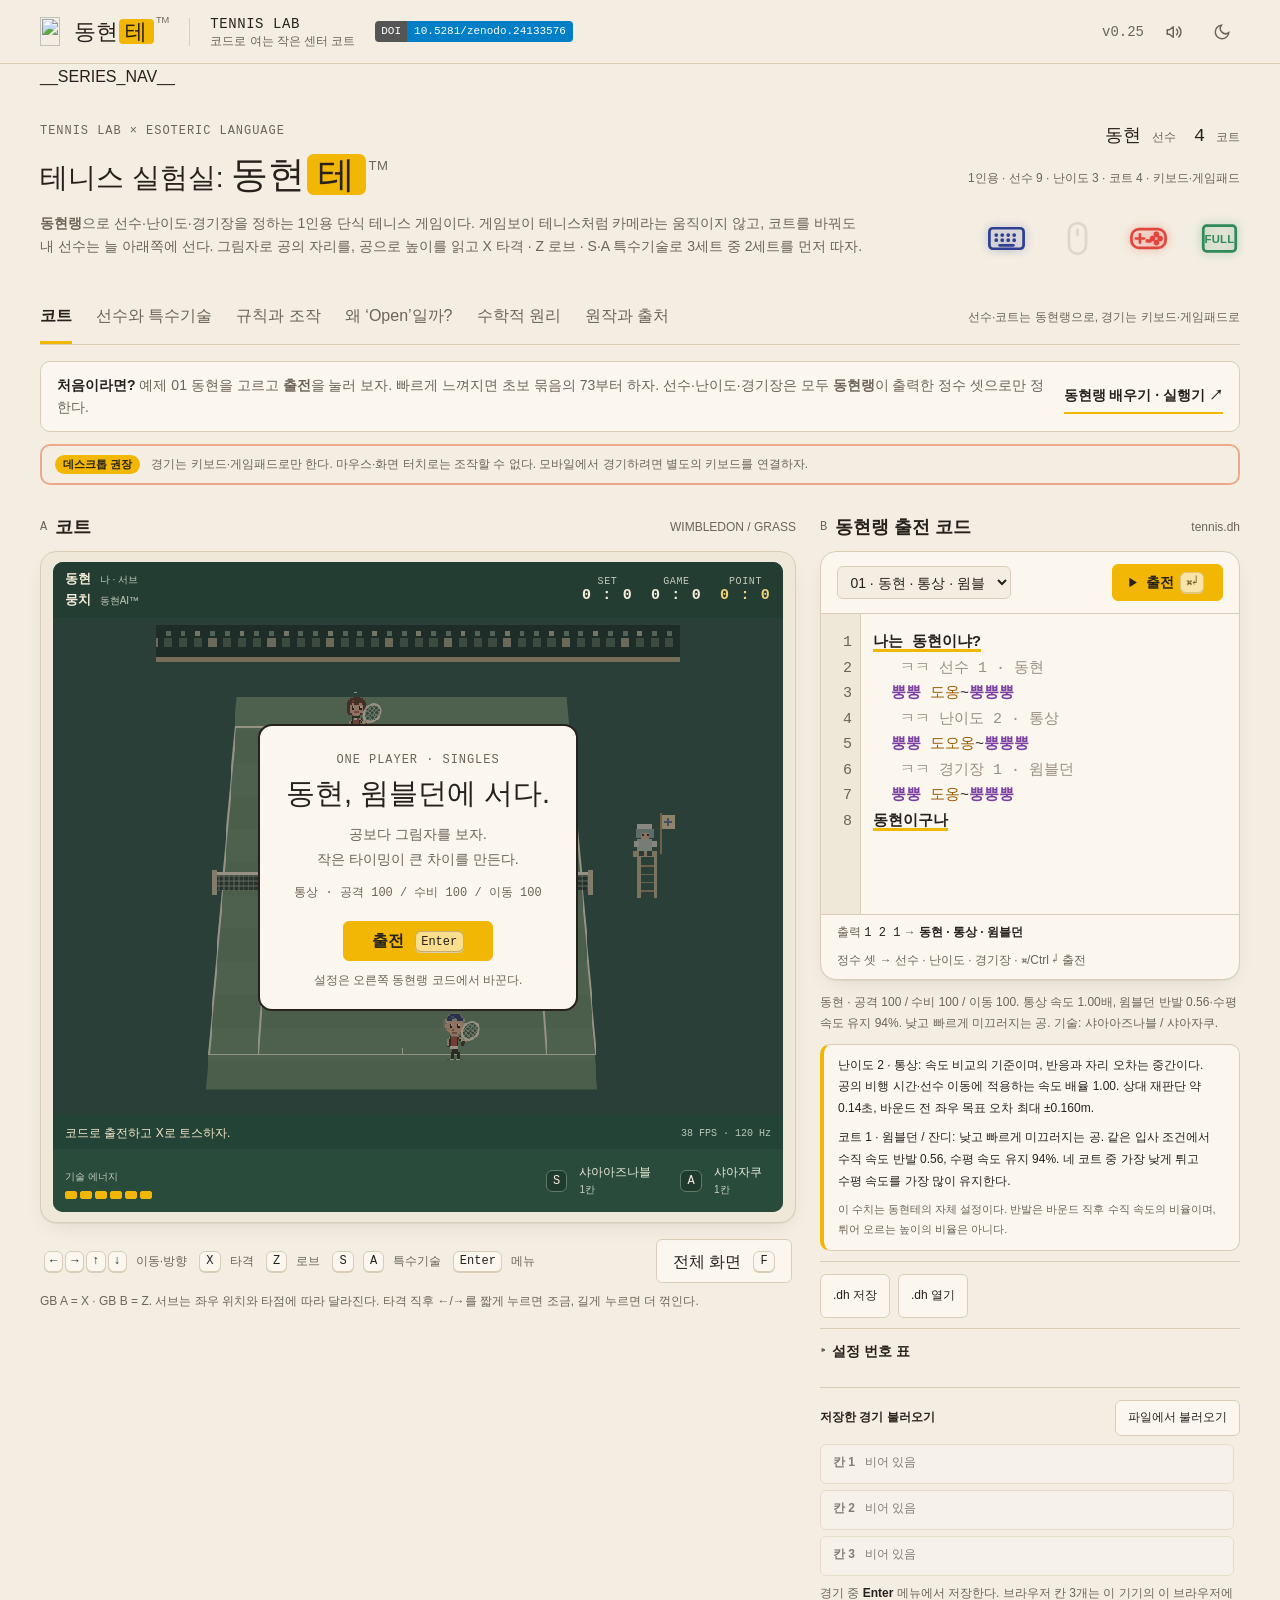
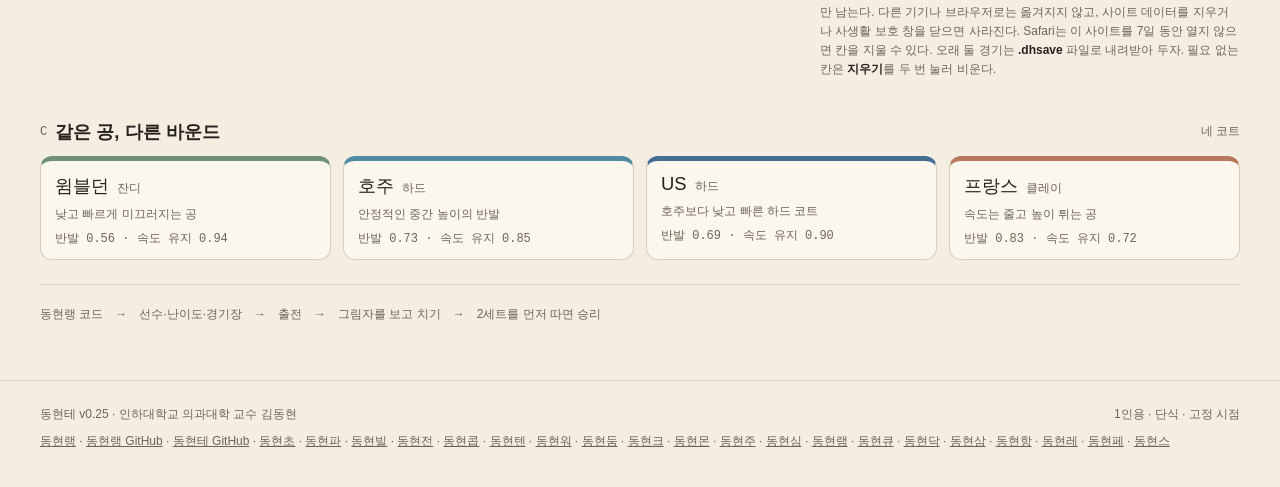
==== commit e6d8df0d: "시리즈 띠에 동현스를 더함(스물두 사이트) 22칸은 짝수라 모두 같은 크기. 데스크톱 11열×2줄, 휴대폰 두 열. 바닥글 링크 끝에 동현스를 더함. 판 번호·기존 태그·게임 규칙" ====
--- a/src/index.html
+++ b/src/index.html
@@ -136,7 +136,7 @@
  </section>
  <div id="confirm-panel" class="confirm-panel" hidden role="dialog" aria-modal="true" aria-labelledby="confirm-title"><div><h2 id="confirm-title">진행 중인 경기를 끝낼까?</h2><p>지금 경기는 사라지고 새 출전 코드로 시작한다.</p><button id="confirm-no">계속 경기</button><button id="confirm-yes" class="primary">새 경기 시작</button></div></div>
 </main>
-<footer><span>동현테 v0.25 · 인하대학교 의과대학 교수 김동현</span><span>1인용 · 단식 · 고정 시점</span><span><a href="https://raspberry-kim.github.io/donghyun-lang/" target="_blank" rel="noopener">동현랭</a> · <a href="https://github.com/Raspberry-Kim/donghyun-lang" target="_blank" rel="noopener">동현랭 GitHub</a> · <a href="https://github.com/Raspberry-Kim/donghyun-lab18" target="_blank" rel="noopener">동현테 GitHub</a> · <a href="https://raspberry-kim.github.io/donghyun-lab1/" target="_blank" rel="noopener">동현초</a> · <a href="https://raspberry-kim.github.io/donghyun-lab2/" target="_blank" rel="noopener">동현파</a> · <a href="https://raspberry-kim.github.io/donghyun-lab3/" target="_blank" rel="noopener">동현빌</a> · <a href="https://raspberry-kim.github.io/donghyun-lab4/" target="_blank" rel="noopener">동현전</a> · <a href="https://raspberry-kim.github.io/donghyun-lab5/" target="_blank" rel="noopener">동현콥</a> · <a href="https://raspberry-kim.github.io/donghyun-lab6/" target="_blank" rel="noopener">동현텐</a> · <a href="https://raspberry-kim.github.io/donghyun-lab7/" target="_blank" rel="noopener">동현워</a> · <a href="https://raspberry-kim.github.io/donghyun-lab8/" target="_blank" rel="noopener">동현둠</a> · <a href="https://raspberry-kim.github.io/donghyun-lab9/" target="_blank" rel="noopener">동현크</a> · <a href="https://raspberry-kim.github.io/donghyun-lab10/" target="_blank" rel="noopener">동현몬</a> · <a href="https://raspberry-kim.github.io/donghyun-lab11/" target="_blank" rel="noopener">동현주</a> · <a href="https://raspberry-kim.github.io/donghyun-lab12/" target="_blank" rel="noopener">동현심</a> · <a href="https://raspberry-kim.github.io/donghyun-lab13/" target="_blank" rel="noopener">동현램</a> · <a href="https://raspberry-kim.github.io/donghyun-lab14/" target="_blank" rel="noopener">동현큐</a> · <a href="https://raspberry-kim.github.io/donghyun-lab15/" target="_blank" rel="noopener">동현닥</a> · <a href="https://raspberry-kim.github.io/donghyun-lab16/" target="_blank" rel="noopener">동현삼</a> · <a href="https://raspberry-kim.github.io/donghyun-lab17/" target="_blank" rel="noopener">동현항</a> · <a href="https://raspberry-kim.github.io/donghyun-lab19/" target="_blank" rel="noopener">동현레</a> · <a href="https://raspberry-kim.github.io/donghyun-lab20/" target="_blank" rel="noopener">동현페</a></span></footer>
+<footer><span>동현테 v0.25 · 인하대학교 의과대학 교수 김동현</span><span>1인용 · 단식 · 고정 시점</span><span><a href="https://raspberry-kim.github.io/donghyun-lang/" target="_blank" rel="noopener">동현랭</a> · <a href="https://github.com/Raspberry-Kim/donghyun-lang" target="_blank" rel="noopener">동현랭 GitHub</a> · <a href="https://github.com/Raspberry-Kim/donghyun-lab18" target="_blank" rel="noopener">동현테 GitHub</a> · <a href="https://raspberry-kim.github.io/donghyun-lab1/" target="_blank" rel="noopener">동현초</a> · <a href="https://raspberry-kim.github.io/donghyun-lab2/" target="_blank" rel="noopener">동현파</a> · <a href="https://raspberry-kim.github.io/donghyun-lab3/" target="_blank" rel="noopener">동현빌</a> · <a href="https://raspberry-kim.github.io/donghyun-lab4/" target="_blank" rel="noopener">동현전</a> · <a href="https://raspberry-kim.github.io/donghyun-lab5/" target="_blank" rel="noopener">동현콥</a> · <a href="https://raspberry-kim.github.io/donghyun-lab6/" target="_blank" rel="noopener">동현텐</a> · <a href="https://raspberry-kim.github.io/donghyun-lab7/" target="_blank" rel="noopener">동현워</a> · <a href="https://raspberry-kim.github.io/donghyun-lab8/" target="_blank" rel="noopener">동현둠</a> · <a href="https://raspberry-kim.github.io/donghyun-lab9/" target="_blank" rel="noopener">동현크</a> · <a href="https://raspberry-kim.github.io/donghyun-lab10/" target="_blank" rel="noopener">동현몬</a> · <a href="https://raspberry-kim.github.io/donghyun-lab11/" target="_blank" rel="noopener">동현주</a> · <a href="https://raspberry-kim.github.io/donghyun-lab12/" target="_blank" rel="noopener">동현심</a> · <a href="https://raspberry-kim.github.io/donghyun-lab13/" target="_blank" rel="noopener">동현램</a> · <a href="https://raspberry-kim.github.io/donghyun-lab14/" target="_blank" rel="noopener">동현큐</a> · <a href="https://raspberry-kim.github.io/donghyun-lab15/" target="_blank" rel="noopener">동현닥</a> · <a href="https://raspberry-kim.github.io/donghyun-lab16/" target="_blank" rel="noopener">동현삼</a> · <a href="https://raspberry-kim.github.io/donghyun-lab17/" target="_blank" rel="noopener">동현항</a> · <a href="https://raspberry-kim.github.io/donghyun-lab19/" target="_blank" rel="noopener">동현레</a> · <a href="https://raspberry-kim.github.io/donghyun-lab20/" target="_blank" rel="noopener">동현페</a> · <a href="https://raspberry-kim.github.io/donghyun-lab21/" target="_blank" rel="noopener">동현스</a></span></footer>
 <script src="./donghyun.js"></script><script src="./engine.js"></script><script src="./shushu.js"></script><script src="./sprites.js"></script><script src="./render.js"></script><script src="./crowd.js"></script><script src="./app.js"></script>
 <script>
 /* 입력 표식 풍선 도움말 */
--- a/src/style.css
+++ b/src/style.css
@@ -309,6 +309,15 @@
  .series-strip .series-links:has(.series-item:nth-child(21):last-child) .series-item[data-series="lang"]{grid-column:span 2;grid-row:auto}
 }
 
+/* SERIES-22: 22칸(동현랭 + 21실험실)은 짝수라 모두 같은 크기. 데스크톱 11열×2줄, 휴대폰 두 열. */
+@media(min-width:781px){
+ .series-strip .series-links:has(.series-item:nth-child(22):last-child){grid-template-columns:repeat(11,minmax(0,1fr));grid-template-rows:repeat(2,1fr);grid-auto-flow:row;min-width:0}
+ .series-strip .series-links:has(.series-item:nth-child(22):last-child) .series-note{white-space:normal}
+}
+@media(max-width:780px){
+ .series-strip .series-links:has(.series-item:nth-child(22):last-child){grid-template-columns:repeat(2,minmax(0,1fr));grid-template-rows:none}
+}
+
 /* Match-clock-driven cue: no flashing, camera movement or pointer interception. */
 .skill-cue{position:absolute;top:5px;left:4%;width:92%;max-width:420px;pointer-events:none;background:#203a32f5;border-left:3px solid var(--cue-color,#ffe49a);box-shadow:0 3px 0 #13292055;color:#fff8e7;padding:5px 9px;display:grid;grid-template-columns:auto 1fr;column-gap:9px;align-items:center;line-height:1.35}
 .skill-cue>span{font-size:10px;color:var(--cue-color,#ffe49a);font-weight:700;white-space:nowrap}
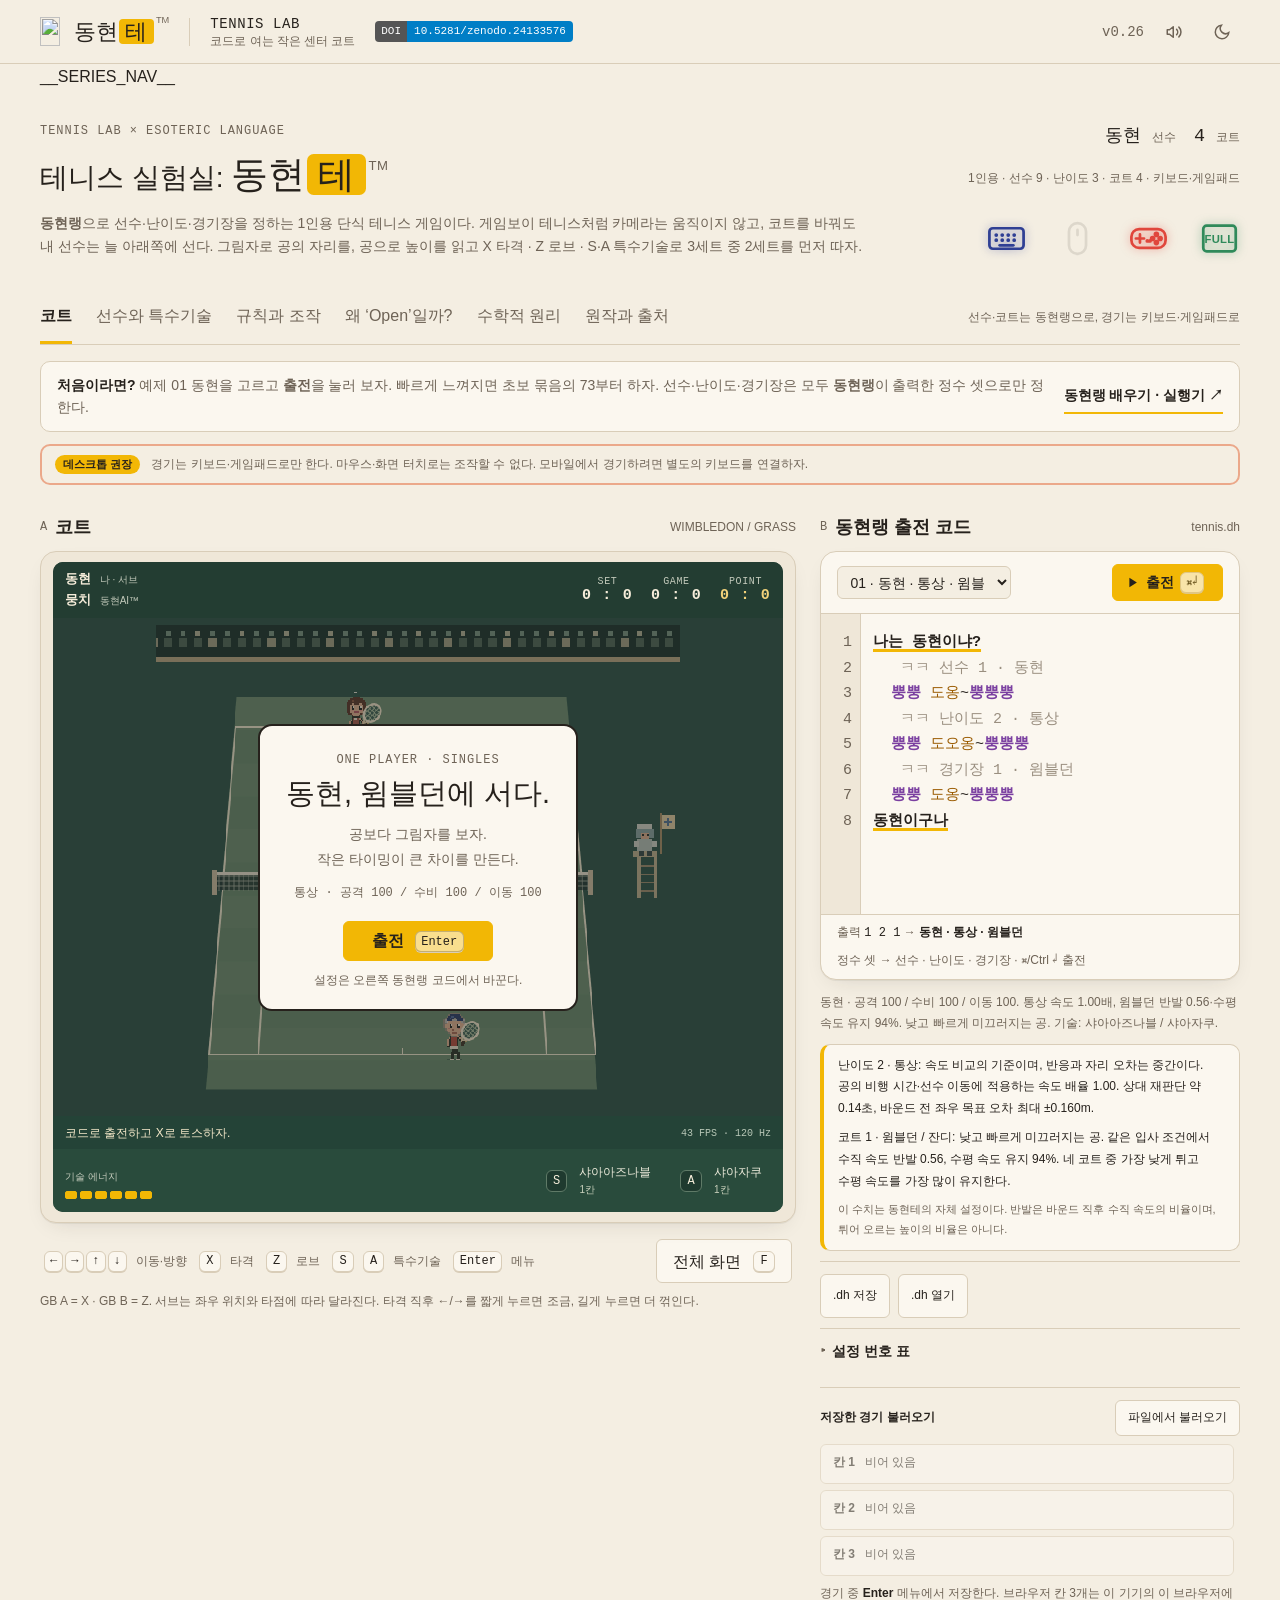
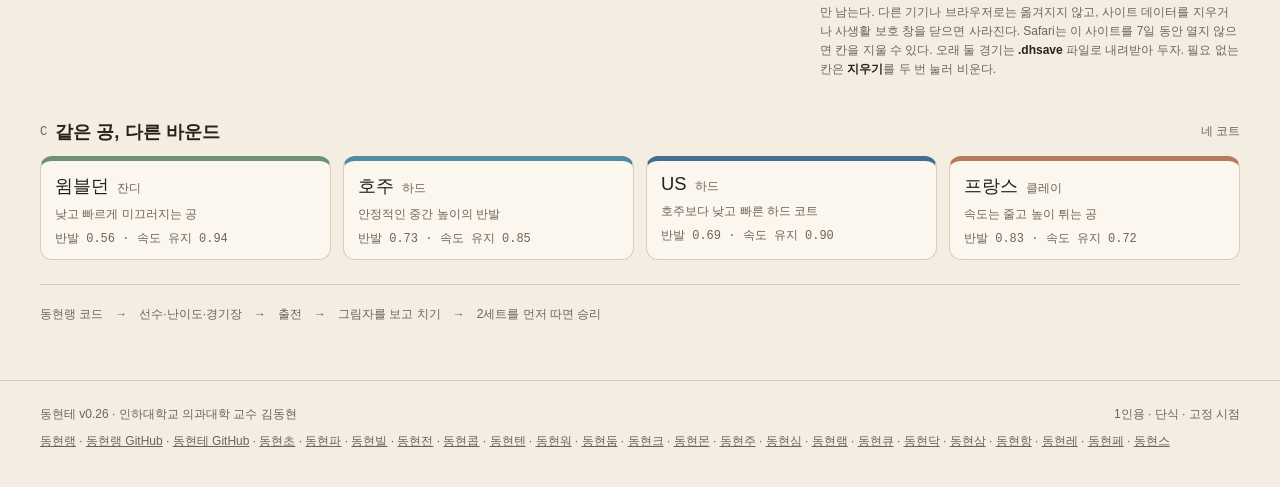
==== commit ecaedc30: "v0.26: 소리 다시 켜기, 글 손질 Co-authored-by: Perplexity <noreply@perplexity.ai>" ====
--- a/src/index.html
+++ b/src/index.html
@@ -12,7 +12,7 @@
 <body>
 <header class="header">
   <a class="brand" href="#" aria-label="동현테 첫 화면으로"><span class="brand-main"><img class="brand-icon" src="__BRAND_ICON__" alt="" width="96" height="96">동현<span>테</span><sup>TM</sup></span><i class="brand-divider"></i><span class="brand-sub">TENNIS LAB<small>코드로 여는 작은 센터 코트</small></span></a><a class="doi-badge" href="https://doi.org/10.5281/zenodo.24133576" target="_blank" rel="noopener" aria-label="동현테 Zenodo DOI 10.5281/zenodo.24133576" title="Zenodo DOI (모든 버전)"><b>DOI</b><span>10.5281/zenodo.24133576</span></a>
-  <div class="edition">v0.25<button id="sound" class="icon-btn" aria-label="효과음 켜기·끄기" title="효과음 (M)" aria-pressed="true"><svg width="18" height="18" viewBox="0 0 24 24" fill="none" stroke="currentColor" stroke-width="2" stroke-linecap="round" stroke-linejoin="round" aria-hidden="true" focusable="false"><path d="M11 5 6 9H3v6h3l5 4z"/><path class="snd-on" d="M15.5 8.5a5 5 0 0 1 0 7M18.5 5.5a9 9 0 0 1 0 13"/><path class="snd-off" d="m16 9 6 6m0-6-6 6"/></svg></button><button id="theme" class="icon-btn" aria-label="밝은 화면과 어두운 화면 전환" title="화면 전환" aria-pressed="false"><svg width="18" height="18" viewBox="0 0 24 24" fill="none" stroke="currentColor" stroke-width="2" stroke-linecap="round" aria-hidden="true" focusable="false"><path d="M21 12.8A9 9 0 1 1 11.2 3a7 7 0 0 0 9.8 9.8z"/></svg></button></div>
+  <div class="edition">v0.26<button id="sound" class="icon-btn" aria-label="효과음 켜기·끄기" title="효과음 (M)" aria-pressed="true"><svg width="18" height="18" viewBox="0 0 24 24" fill="none" stroke="currentColor" stroke-width="2" stroke-linecap="round" stroke-linejoin="round" aria-hidden="true" focusable="false"><path d="M11 5 6 9H3v6h3l5 4z"/><path class="snd-on" d="M15.5 8.5a5 5 0 0 1 0 7M18.5 5.5a9 9 0 0 1 0 13"/><path class="snd-off" d="m16 9 6 6m0-6-6 6"/></svg></button><button id="theme" class="icon-btn" aria-label="밝은 화면과 어두운 화면 전환" title="화면 전환" aria-pressed="false"><svg width="18" height="18" viewBox="0 0 24 24" fill="none" stroke="currentColor" stroke-width="2" stroke-linecap="round" aria-hidden="true" focusable="false"><path d="M21 12.8A9 9 0 1 1 11.2 3a7 7 0 0 0 9.8 9.8z"/></svg></button></div>
 </header>
 <main>
 __SERIES_NAV__
@@ -71,7 +71,7 @@
    <article><h2>키보드</h2><table><tbody><tr><th>방향키</th><td>화면 기준 이동. 타격 좌우 방향, ↑ 깊게 · ↓ 짧게. 서브 직후 짧은 구간에도 좌우 입력.</td></tr><tr><th>X · GB A</th><td>토스 / 강한 서브 / 가로로 미는 스트로크. 높은 공은 스매시.</td></tr><tr><th>Z · GB B</th><td>약한 서브 / 아래에서 위로 띄우는 로브. 바운드 전이면 약한 발리.</td></tr><tr><th>S / A</th><td>키보드의 첫째 / 둘째 특수기술. 키보드 A는 GB A와 다르다.</td></tr><tr><th>Enter / Esc</th><td>메뉴(잠시 멈춤): 계속 · 저장 · 불러오기 · 포기. ↑↓로 고르고 Enter·X로 선택, Z·Esc로 뒤로. 전체 화면에서 Esc는 먼저 닫기.</td></tr><tr><th>F / M</th><td>전체 화면 / 효과음·음악 켜기·끄기.</td></tr></tbody></table><p>코드 편집 중에는 경기 키를 가로채지 않는다. Ctrl+Enter(맥은 ⌘+Enter)로 코드를 실행한다.</p></article>
    <article><h2>게임패드</h2><p>십자키·왼 스틱으로 이동한다. 위치 기준 오른쪽 버튼(A 위치)는 X 타격, 아래 버튼(B 위치)는 Z 로브다. L·R 어깨 버튼으로 특수기술을 쓴다. Start는 메뉴다. 메뉴에서는 십자키·왼 스틱 위아래로 고르고 오른쪽 버튼·Start로 선택, 아래 버튼으로 뒤로 간다.</p><p id="pad-status">연결된 패드 없음</p><p>브라우저 표준 매핑 패드를 대상으로 한다. 실제 패드의 호환성은 기기·브라우저에 따라 다르다.</p><h2>마우스와 모바일</h2><p>메뉴·코드 편집만 마우스로 할 수 있다. 코트를 누르거나 드래그해도 선수는 움직이거나 공을 치지 않는다. 터치 조작판은 없다. 외부 입력 장치 없는 휴대폰에서는 경기 조작이 불가능하다.</p></article>
    <article><h2>서브와 리턴</h2><p>먼저 좌우로 서브 위치를 고른다. X로 약 1초 동안 공을 띄우고 X 또는 Z로 친다. 너무 높을 때 누르면 닿는 높이까지 준비한다. 높은 타점은 깊게, 낮은 타점은 짧게 간다. 타격 직후 0.12초 안의 좌우 입력은 누른 시간·스틱 기울기에 따라 착지를 더 옮긴다. 그 뒤에는 공을 조향하지 않는다. 이 입력 여유는 동현테에서 넓힌 값이다.</p><p>빈 토스는 폴트 없이 다시 한다. 서비스 박스는 대각선이며 두 번 폴트면 상대 포인트, 네트를 스친 유효 서브는 렛이다. 그림자는 바닥 위치, 공은 높이다. 서브는 한 번 바운드한 뒤 받는다. X는 가로 스트로크·강한 발리·높은 공의 스매시, Z는 띄우는 로브·약한 발리다.</p></article>
-   <article><h2>저장과 불러오기</h2><p>경기 중 Enter 메뉴의 <b>저장</b>에서 브라우저 칸 1–3이나 <b>.dhsave</b> 파일에 지금 경기를 그대로 담는다. 점수·서브 순서·에너지뿐 아니라 날아가던 공과 준비한 기술까지 남는다.</p><p>불러오기는 메뉴와 코트 탭 B 칸 아래에 있다. 불러온 경기는 멈춘 채로 열리고, <b>계속 간다</b>를 고르면 그 순간부터 이어진다. 끝난 경기는 저장되지 않는다. 저장 파일이 아니거나 내용이 맞지 않으면 이유를 알리고 지금 경기는 그대로 둔다.</p></article>
+   <article><h2>저장과 불러오기</h2><p>경기 중 Enter 메뉴의 <b>저장</b>에서 브라우저 칸 1–3이나 <b>.dhsave</b> 파일에 지금 경기를 그대로 담는다. 점수·서브 순서·에너지에 더해 날아가던 공과 준비한 기술까지 남는다.</p><p>불러오기는 메뉴와 코트 탭 B 칸 아래에 있다. 불러온 경기는 멈춘 채로 열리고, <b>계속 간다</b>를 고르면 그 순간부터 이어진다. 끝난 경기는 저장되지 않는다. 저장 파일이 아니거나 내용이 맞지 않으면 이유를 알리고 지금 경기는 그대로 둔다.</p></article>
    <article><h2>점수와 코트 교대</h2><p>0 → 15 → 30 → 40. 듀스에서는 두 점 차로 게임을 딴다. 6게임 이상, 두 게임 차면 세트. 6 대 6에서는 7점 타이브레이크로 두 점 차를 낸다.</p><p>게임마다 서브를 바꾸고 홀수 게임 뒤에는 코트를 바꾼다. 타이브레이크는 첫 1점 뒤부터 두 점마다 서브 교대, 6점마다 코트 교대다. 2세트를 먼저 따면 승리한다.</p></article>
   </div>
  </section>
@@ -125,7 +125,7 @@
    <article><h2><span class="num">8</span>움직이지 않는 화면 투영</h2><p>코트 좌표 (<var>x</var>, <var>y</var>, <var>z</var>)를 게임 화면(가로 320 × 세로 304픽셀)의 한 점 (<var>X</var>, <var>Y</var>)로 옮기는 식이다. 네트 한가운데의 바닥 (0,&nbsp;0,&nbsp;0)이 화면의 (150,&nbsp;166)에 오고, 1&nbsp;m는 좌우 20픽셀 · 앞뒤 8.4픽셀 · 높이 12픽셀이 된다. 식에 시간 <var>t</var>가 없으니 카메라는 경기 내내 한 자리에 있다.</p>
     <div class="eq big"><math display="block"><mi>X</mi><mo>=</mo><mn>150</mn><mo>+</mo><mn>20</mn><mi>x</mi><mo>(</mo><mn>1</mn><mo>+</mo><mn>0.006</mn><mi>y</mi><mo>)</mo><mo>,</mo></math><math display="block"><mi>Y</mi><mo>=</mo><mn>166</mn><mo>+</mo><mn>8.4</mn><mi>y</mi><mo>−</mo><mn>12</mn><mi>z</mi></math></div>
     <p>괄호 안의 1 + 0.006<var>y</var>가 원근이다. 먼 쪽(<var>y</var> &lt; 0)일수록 1보다 작아져 코트가 좁아 보인다. 먼 끝선(<var>y</var> = −11.885)에서는 약 0.93배, 가까운 끝선(<var>y</var> = 11.885)에서는 약 1.07배다. 높이 <var>z</var>에는 원근을 주지 않고 그대로 위로 올린다. 그래서 공과 그림자의 세로 간격 12<var>z</var>픽셀이 곧 높이다.</p>
-    <p>공의 반지름은 높을수록 커지고, 먼 코트로 갈수록 작아진다. 바닥에 닿은 공의 지름은 앞 끝에서 약 4.5픽셀, 먼 끝에서 약 3.2픽셀이다. 크기는 그림일 뿐 충돌 판정에는 쓰지 않는다.</p>
+    <p>공의 반지름은 높을수록 커지고, 먼 코트로 갈수록 작아진다. 바닥에 닿은 공의 지름은 앞 끝에서 약 4.5픽셀, 먼 끝에서 약 3.2픽셀이다. 크기는 그림에만 쓰고 충돌 판정에는 쓰지 않는다.</p>
     <div class="eq"><span class="eq-run"><math display="block"><mi>r</mi></math><math display="block"><mo form="infix">=</mo><mo>(</mo><mn>2.2</mn><mo>+</mo><mn>1.1</mn><mo>min</mo><mo>(</mo><mn>3.6</mn><mo>,</mo><mi>z</mi><mo>)</mo><mo>)</mo></math><math display="block"><mo form="infix">·</mo><mo>clamp</mo><mo>(</mo><mn>0.88</mn><mo>+</mo><mn>0.012</mn><mi>y</mi><mo>,</mo><mn>0.7</mn><mo>,</mo><mn>1.06</mn><mo>)</mo></math></span></div></article>
    <article><h2><span class="num">9</span>기술도 상태와 사건으로</h2><p>에너지 <var>E</var>는 처음 6, 최댓값도 6이다. 발동할 때 비용 <var>c</var>를 빼고, 포인트 종료마다 2, 성공한 리턴 두 번마다 1을 더한다. 일반 기술의 <var>c</var>는 1, 액슬로즈만 3이다. 이미 켠 기술을 다시 눌러도 비용을 빼지 않는다.</p><div class="eq"><math display="block"><msub><mi>E</mi><mtext>발동 뒤</mtext></msub><mo>=</mo><mi>E</mi><mo>−</mo><mi>c</mi><mo>,</mo></math><math display="block"><msub><mi>E</mi><mtext>보상 뒤</mtext></msub><mo>=</mo><mo>min</mo><mo>(</mo><mn>6</mn><mo>,</mo><mi>E</mi><mo>+</mo><mi>r</mi><mo>)</mo></math></div><p>이삐·빽빽의 네 기술도 같은 틀 위의 상수다. 양재천범람은 물에 잠긴 상대의 이동 속력에 0.1을 곱한다. 백미취사완료는 상대의 좌우·앞뒤 이동 입력을 각각 0.45배로 줄이고 닿는 거리에 0.5를 곱한다. 브롬톤앞바퀴는 24걸음(0.2초) 동안 남은 걸음 수 <var>n</var>으로 남은 거리를 나누어 다가간다. 공이 멈춰 있다면 걸음마다 같은 거리를 가고 마지막 걸음에 정확히 닿는다. 출발할 때 뽑은 난수가 0.2보다 작으면 공 옆 1.5 m로 미끄러진다.</p><div class="eq"><math display="block"><mi mathvariant="bold">p</mi><mo>←</mo><mi mathvariant="bold">p</mi><mo>+</mo><mfrac><mrow><mi mathvariant="bold">q</mi><mo>−</mo><mi mathvariant="bold">p</mi></mrow><mi>n</mi></mfrac><mo>,</mo><mspace width=".6em"/><mi>n</mi><mo>=</mo><mn>24</mn><mo>,</mo><mn>23</mn><mo>,</mo><mo>…</mo><mo>,</mo><mn>1</mn></math></div><p>오마이갓은 내가 칠 때마다 진짜 하트 <var>r</var>와 상대가 고르는 하트 <var>k</var>를 0–4에서 따로 뽑는다. <var>j</var>번째 하트는 첫 착지까지의 비행시간 <var>T</var> 동안 옆으로 벌어지고, 상대는 <var>k</var> = <var>r</var>일 때만 공을 받는다. 그래서 상대가 진짜를 <var>m</var>번 연속으로 고를 확률은 (1/5)<sup><var>m</var></sup>이다.</p><div class="eq"><math display="block"><msub><mi>x</mi><mi>j</mi></msub><mo>=</mo><mi>x</mi><mo>+</mo><mn>1.5</mn><mo>(</mo><mi>j</mi><mo>−</mo><mi>r</mi><mo>)</mo><mo>·</mo><mo>min</mo><mo>(</mo><mn>1</mn><mo>,</mo><mfrac><mi>t</mi><mi>T</mi></mfrac><mo>)</mo><mo>,</mo><mspace width=".6em"/><mi>P</mi><mo>(</mo><mi>k</mi><mo>=</mo><mi>r</mi><mo>)</mo><mo>=</mo><mfrac><mn>1</mn><mn>5</mn></mfrac></math></div><p>액슬로즈를 제외한 지속형 특수기술은 랠리가 끝나면 해제된다. 필승형 특수기술은 성공한 유효 바운드에서만 발현되기 때문에 아웃·더블 폴트·사용 못 한 포인트 뒤에도 남아서 유효하다. 폴트·렛은 포인트 종료가 아니므로 지속형 특수기술도 남고, 경기가 끝나면 모든 효과와 특수기술이 사라진다. 이 규칙은 원작의 수식이 아니라 동현테의 자체 규칙이다.</p><p><b>액슬로즈의 자동 리턴</b>: 좌우 <var>x</var> = ±3.895 m, 상대 코트의 앞 1.7 m·뒤 11.585 m를 조합한 네 구석을 비교한다. 각 구석까지 상대가 이동하는 데 걸리는 시간(닿는 거리 차감)에서 공의 비행시간을 뺀 값이 가장 큰 곳을 고른다. 이는 받기 어려움을 정한 게임용 기준이며 실제 최적 전술을 보장하는 식은 아니다. 뭉치의 공격 90과 기존 강한 발리·스매시의 시간 배수 0.80 × 0.74를 쓰고, 최소 비행시간은 0.5초를 난이도 속도로 나눈 값이다. 낮은 공은 네트보다 0.10 m 높은 곳을 지나는 데 필요한 만큼만 시간을 늘린다. 네트를 넘는 순간 공을 되돌리되, 서브는 서비스 박스의 유효 바운드를 먼저 확인한다. 상대는 보통 이동·타격 판정으로 공을 받을 수 있다.</p><p><b>커트코베인의 진행</b>: 경기 공을 지우고 8.4초짜리 별도 연출 상태로 들어간다. 0.7초 간격으로 열두 번 내리치고, 상대는 공 위치와 관계없는 목적지를 0.6초마다 바꿔 달린다. 이 경로는 난수를 소비하지 않는다. 연출이 끝난 뒤 뭉치에게 포인트를 한 번만 더하며, 일시정지와 저장·복원은 남은 연출 시간을 보존한다.</p></article>
   </div>
@@ -136,7 +136,7 @@
  </section>
  <div id="confirm-panel" class="confirm-panel" hidden role="dialog" aria-modal="true" aria-labelledby="confirm-title"><div><h2 id="confirm-title">진행 중인 경기를 끝낼까?</h2><p>지금 경기는 사라지고 새 출전 코드로 시작한다.</p><button id="confirm-no">계속 경기</button><button id="confirm-yes" class="primary">새 경기 시작</button></div></div>
 </main>
-<footer><span>동현테 v0.25 · 인하대학교 의과대학 교수 김동현</span><span>1인용 · 단식 · 고정 시점</span><span><a href="https://raspberry-kim.github.io/donghyun-lang/" target="_blank" rel="noopener">동현랭</a> · <a href="https://github.com/Raspberry-Kim/donghyun-lang" target="_blank" rel="noopener">동현랭 GitHub</a> · <a href="https://github.com/Raspberry-Kim/donghyun-lab18" target="_blank" rel="noopener">동현테 GitHub</a> · <a href="https://raspberry-kim.github.io/donghyun-lab1/" target="_blank" rel="noopener">동현초</a> · <a href="https://raspberry-kim.github.io/donghyun-lab2/" target="_blank" rel="noopener">동현파</a> · <a href="https://raspberry-kim.github.io/donghyun-lab3/" target="_blank" rel="noopener">동현빌</a> · <a href="https://raspberry-kim.github.io/donghyun-lab4/" target="_blank" rel="noopener">동현전</a> · <a href="https://raspberry-kim.github.io/donghyun-lab5/" target="_blank" rel="noopener">동현콥</a> · <a href="https://raspberry-kim.github.io/donghyun-lab6/" target="_blank" rel="noopener">동현텐</a> · <a href="https://raspberry-kim.github.io/donghyun-lab7/" target="_blank" rel="noopener">동현워</a> · <a href="https://raspberry-kim.github.io/donghyun-lab8/" target="_blank" rel="noopener">동현둠</a> · <a href="https://raspberry-kim.github.io/donghyun-lab9/" target="_blank" rel="noopener">동현크</a> · <a href="https://raspberry-kim.github.io/donghyun-lab10/" target="_blank" rel="noopener">동현몬</a> · <a href="https://raspberry-kim.github.io/donghyun-lab11/" target="_blank" rel="noopener">동현주</a> · <a href="https://raspberry-kim.github.io/donghyun-lab12/" target="_blank" rel="noopener">동현심</a> · <a href="https://raspberry-kim.github.io/donghyun-lab13/" target="_blank" rel="noopener">동현램</a> · <a href="https://raspberry-kim.github.io/donghyun-lab14/" target="_blank" rel="noopener">동현큐</a> · <a href="https://raspberry-kim.github.io/donghyun-lab15/" target="_blank" rel="noopener">동현닥</a> · <a href="https://raspberry-kim.github.io/donghyun-lab16/" target="_blank" rel="noopener">동현삼</a> · <a href="https://raspberry-kim.github.io/donghyun-lab17/" target="_blank" rel="noopener">동현항</a> · <a href="https://raspberry-kim.github.io/donghyun-lab19/" target="_blank" rel="noopener">동현레</a> · <a href="https://raspberry-kim.github.io/donghyun-lab20/" target="_blank" rel="noopener">동현페</a> · <a href="https://raspberry-kim.github.io/donghyun-lab21/" target="_blank" rel="noopener">동현스</a></span></footer>
+<footer><span>동현테 v0.26 · 인하대학교 의과대학 교수 김동현</span><span>1인용 · 단식 · 고정 시점</span><span><a href="https://raspberry-kim.github.io/donghyun-lang/" target="_blank" rel="noopener">동현랭</a> · <a href="https://github.com/Raspberry-Kim/donghyun-lang" target="_blank" rel="noopener">동현랭 GitHub</a> · <a href="https://github.com/Raspberry-Kim/donghyun-lab18" target="_blank" rel="noopener">동현테 GitHub</a> · <a href="https://raspberry-kim.github.io/donghyun-lab1/" target="_blank" rel="noopener">동현초</a> · <a href="https://raspberry-kim.github.io/donghyun-lab2/" target="_blank" rel="noopener">동현파</a> · <a href="https://raspberry-kim.github.io/donghyun-lab3/" target="_blank" rel="noopener">동현빌</a> · <a href="https://raspberry-kim.github.io/donghyun-lab4/" target="_blank" rel="noopener">동현전</a> · <a href="https://raspberry-kim.github.io/donghyun-lab5/" target="_blank" rel="noopener">동현콥</a> · <a href="https://raspberry-kim.github.io/donghyun-lab6/" target="_blank" rel="noopener">동현텐</a> · <a href="https://raspberry-kim.github.io/donghyun-lab7/" target="_blank" rel="noopener">동현워</a> · <a href="https://raspberry-kim.github.io/donghyun-lab8/" target="_blank" rel="noopener">동현둠</a> · <a href="https://raspberry-kim.github.io/donghyun-lab9/" target="_blank" rel="noopener">동현크</a> · <a href="https://raspberry-kim.github.io/donghyun-lab10/" target="_blank" rel="noopener">동현몬</a> · <a href="https://raspberry-kim.github.io/donghyun-lab11/" target="_blank" rel="noopener">동현주</a> · <a href="https://raspberry-kim.github.io/donghyun-lab12/" target="_blank" rel="noopener">동현심</a> · <a href="https://raspberry-kim.github.io/donghyun-lab13/" target="_blank" rel="noopener">동현램</a> · <a href="https://raspberry-kim.github.io/donghyun-lab14/" target="_blank" rel="noopener">동현큐</a> · <a href="https://raspberry-kim.github.io/donghyun-lab15/" target="_blank" rel="noopener">동현닥</a> · <a href="https://raspberry-kim.github.io/donghyun-lab16/" target="_blank" rel="noopener">동현삼</a> · <a href="https://raspberry-kim.github.io/donghyun-lab17/" target="_blank" rel="noopener">동현항</a> · <a href="https://raspberry-kim.github.io/donghyun-lab19/" target="_blank" rel="noopener">동현레</a> · <a href="https://raspberry-kim.github.io/donghyun-lab20/" target="_blank" rel="noopener">동현페</a> · <a href="https://raspberry-kim.github.io/donghyun-lab21/" target="_blank" rel="noopener">동현스</a></span></footer>
 <script src="./donghyun.js"></script><script src="./engine.js"></script><script src="./shushu.js"></script><script src="./sprites.js"></script><script src="./render.js"></script><script src="./crowd.js"></script><script src="./app.js"></script>
 <script>
 /* 입력 표식 풍선 도움말 */
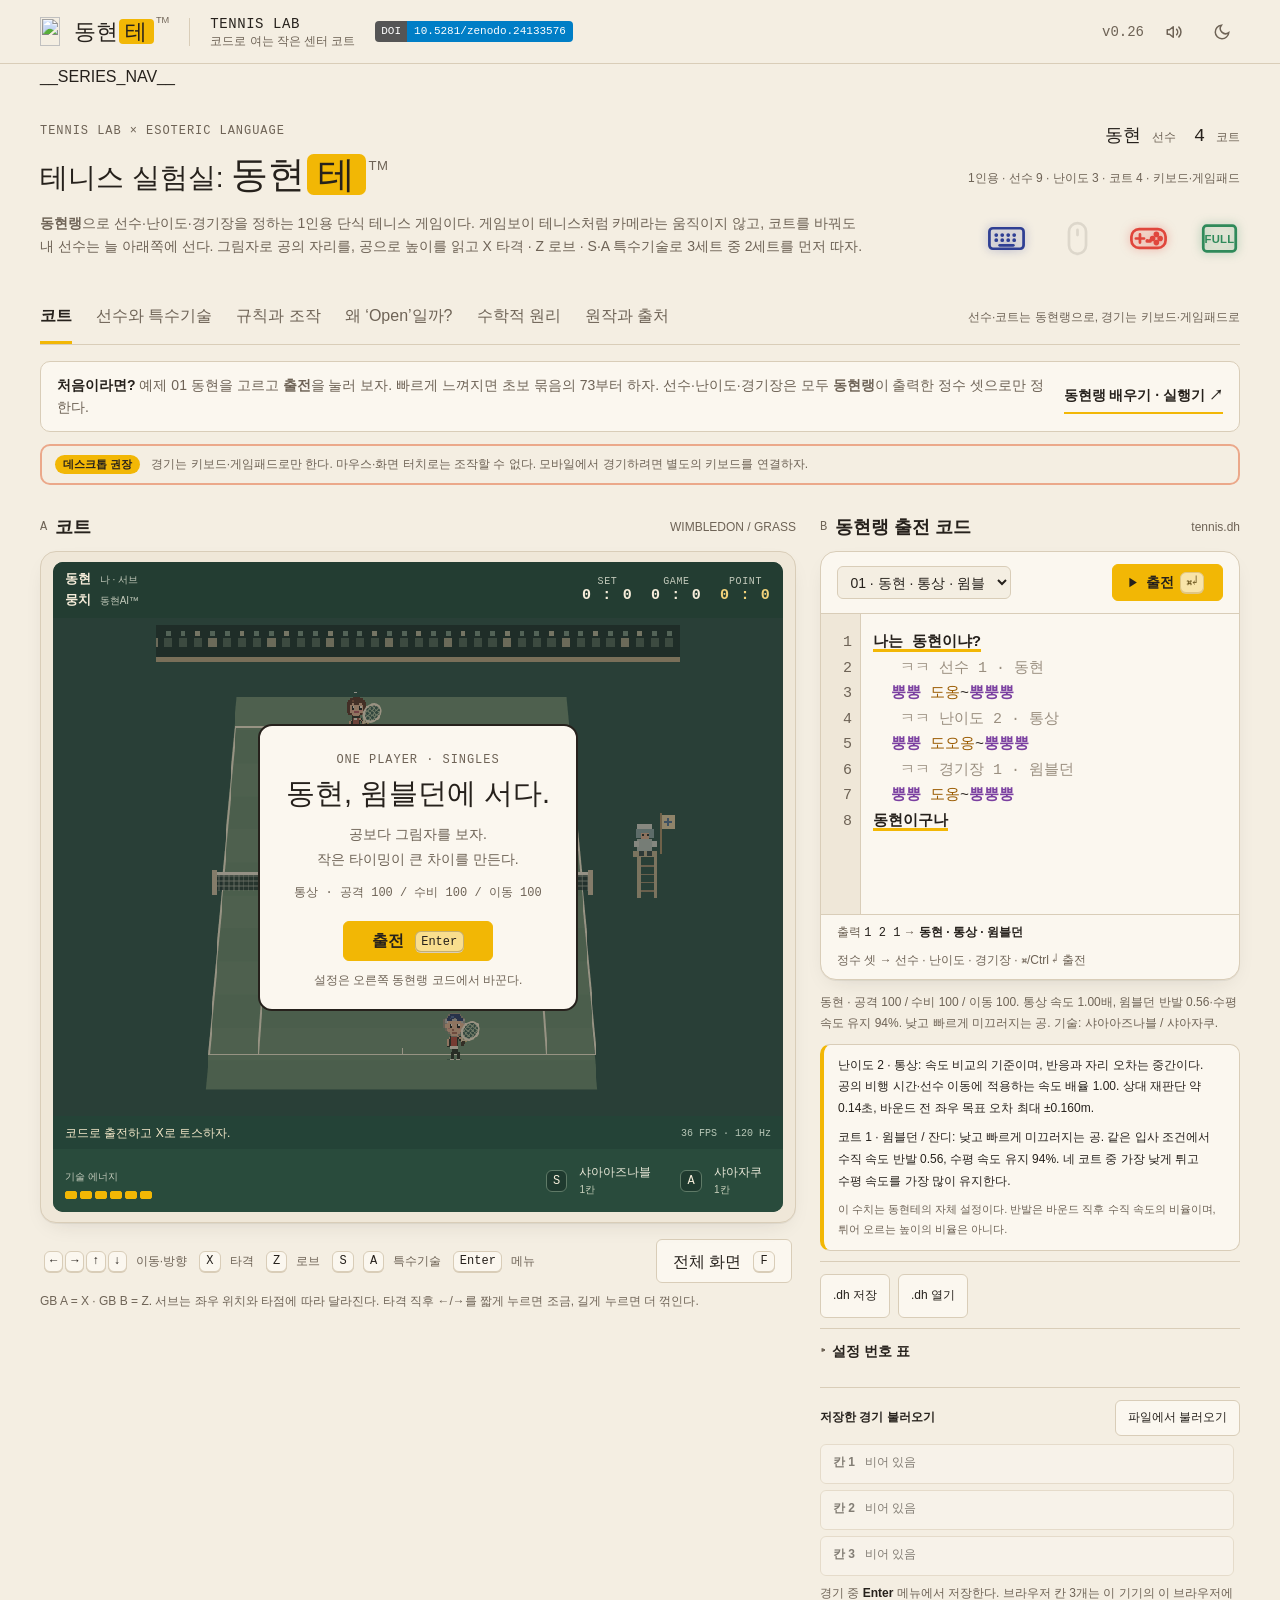
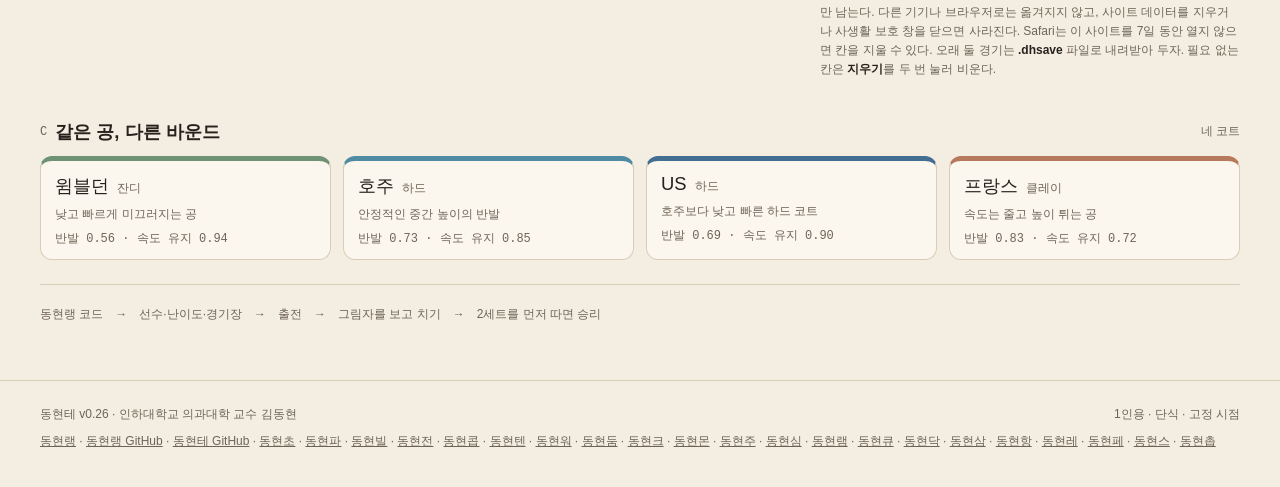
==== commit f1a243f0: "시리즈 띠에 동현촙을 더함(스물세 사이트) 23칸은 홀수라 데스크톱은 동현랭이 두 줄 높이, 실험실은 11열×2줄. 휴대폰은 두 열이고 동현랭이 두 칸. 바닥글 링크 끝에 동현촙을" ====
--- a/src/index.html
+++ b/src/index.html
@@ -136,7 +136,7 @@
  </section>
  <div id="confirm-panel" class="confirm-panel" hidden role="dialog" aria-modal="true" aria-labelledby="confirm-title"><div><h2 id="confirm-title">진행 중인 경기를 끝낼까?</h2><p>지금 경기는 사라지고 새 출전 코드로 시작한다.</p><button id="confirm-no">계속 경기</button><button id="confirm-yes" class="primary">새 경기 시작</button></div></div>
 </main>
-<footer><span>동현테 v0.26 · 인하대학교 의과대학 교수 김동현</span><span>1인용 · 단식 · 고정 시점</span><span><a href="https://raspberry-kim.github.io/donghyun-lang/" target="_blank" rel="noopener">동현랭</a> · <a href="https://github.com/Raspberry-Kim/donghyun-lang" target="_blank" rel="noopener">동현랭 GitHub</a> · <a href="https://github.com/Raspberry-Kim/donghyun-lab18" target="_blank" rel="noopener">동현테 GitHub</a> · <a href="https://raspberry-kim.github.io/donghyun-lab1/" target="_blank" rel="noopener">동현초</a> · <a href="https://raspberry-kim.github.io/donghyun-lab2/" target="_blank" rel="noopener">동현파</a> · <a href="https://raspberry-kim.github.io/donghyun-lab3/" target="_blank" rel="noopener">동현빌</a> · <a href="https://raspberry-kim.github.io/donghyun-lab4/" target="_blank" rel="noopener">동현전</a> · <a href="https://raspberry-kim.github.io/donghyun-lab5/" target="_blank" rel="noopener">동현콥</a> · <a href="https://raspberry-kim.github.io/donghyun-lab6/" target="_blank" rel="noopener">동현텐</a> · <a href="https://raspberry-kim.github.io/donghyun-lab7/" target="_blank" rel="noopener">동현워</a> · <a href="https://raspberry-kim.github.io/donghyun-lab8/" target="_blank" rel="noopener">동현둠</a> · <a href="https://raspberry-kim.github.io/donghyun-lab9/" target="_blank" rel="noopener">동현크</a> · <a href="https://raspberry-kim.github.io/donghyun-lab10/" target="_blank" rel="noopener">동현몬</a> · <a href="https://raspberry-kim.github.io/donghyun-lab11/" target="_blank" rel="noopener">동현주</a> · <a href="https://raspberry-kim.github.io/donghyun-lab12/" target="_blank" rel="noopener">동현심</a> · <a href="https://raspberry-kim.github.io/donghyun-lab13/" target="_blank" rel="noopener">동현램</a> · <a href="https://raspberry-kim.github.io/donghyun-lab14/" target="_blank" rel="noopener">동현큐</a> · <a href="https://raspberry-kim.github.io/donghyun-lab15/" target="_blank" rel="noopener">동현닥</a> · <a href="https://raspberry-kim.github.io/donghyun-lab16/" target="_blank" rel="noopener">동현삼</a> · <a href="https://raspberry-kim.github.io/donghyun-lab17/" target="_blank" rel="noopener">동현항</a> · <a href="https://raspberry-kim.github.io/donghyun-lab19/" target="_blank" rel="noopener">동현레</a> · <a href="https://raspberry-kim.github.io/donghyun-lab20/" target="_blank" rel="noopener">동현페</a> · <a href="https://raspberry-kim.github.io/donghyun-lab21/" target="_blank" rel="noopener">동현스</a></span></footer>
+<footer><span>동현테 v0.26 · 인하대학교 의과대학 교수 김동현</span><span>1인용 · 단식 · 고정 시점</span><span><a href="https://raspberry-kim.github.io/donghyun-lang/" target="_blank" rel="noopener">동현랭</a> · <a href="https://github.com/Raspberry-Kim/donghyun-lang" target="_blank" rel="noopener">동현랭 GitHub</a> · <a href="https://github.com/Raspberry-Kim/donghyun-lab18" target="_blank" rel="noopener">동현테 GitHub</a> · <a href="https://raspberry-kim.github.io/donghyun-lab1/" target="_blank" rel="noopener">동현초</a> · <a href="https://raspberry-kim.github.io/donghyun-lab2/" target="_blank" rel="noopener">동현파</a> · <a href="https://raspberry-kim.github.io/donghyun-lab3/" target="_blank" rel="noopener">동현빌</a> · <a href="https://raspberry-kim.github.io/donghyun-lab4/" target="_blank" rel="noopener">동현전</a> · <a href="https://raspberry-kim.github.io/donghyun-lab5/" target="_blank" rel="noopener">동현콥</a> · <a href="https://raspberry-kim.github.io/donghyun-lab6/" target="_blank" rel="noopener">동현텐</a> · <a href="https://raspberry-kim.github.io/donghyun-lab7/" target="_blank" rel="noopener">동현워</a> · <a href="https://raspberry-kim.github.io/donghyun-lab8/" target="_blank" rel="noopener">동현둠</a> · <a href="https://raspberry-kim.github.io/donghyun-lab9/" target="_blank" rel="noopener">동현크</a> · <a href="https://raspberry-kim.github.io/donghyun-lab10/" target="_blank" rel="noopener">동현몬</a> · <a href="https://raspberry-kim.github.io/donghyun-lab11/" target="_blank" rel="noopener">동현주</a> · <a href="https://raspberry-kim.github.io/donghyun-lab12/" target="_blank" rel="noopener">동현심</a> · <a href="https://raspberry-kim.github.io/donghyun-lab13/" target="_blank" rel="noopener">동현램</a> · <a href="https://raspberry-kim.github.io/donghyun-lab14/" target="_blank" rel="noopener">동현큐</a> · <a href="https://raspberry-kim.github.io/donghyun-lab15/" target="_blank" rel="noopener">동현닥</a> · <a href="https://raspberry-kim.github.io/donghyun-lab16/" target="_blank" rel="noopener">동현삼</a> · <a href="https://raspberry-kim.github.io/donghyun-lab17/" target="_blank" rel="noopener">동현항</a> · <a href="https://raspberry-kim.github.io/donghyun-lab19/" target="_blank" rel="noopener">동현레</a> · <a href="https://raspberry-kim.github.io/donghyun-lab20/" target="_blank" rel="noopener">동현페</a> · <a href="https://raspberry-kim.github.io/donghyun-lab21/" target="_blank" rel="noopener">동현스</a> · <a href="https://raspberry-kim.github.io/donghyun-lab22/" target="_blank" rel="noopener">동현촙</a></span></footer>
 <script src="./donghyun.js"></script><script src="./engine.js"></script><script src="./shushu.js"></script><script src="./sprites.js"></script><script src="./render.js"></script><script src="./crowd.js"></script><script src="./app.js"></script>
 <script>
 /* 입력 표식 풍선 도움말 */
--- a/src/style.css
+++ b/src/style.css
@@ -318,6 +318,21 @@
  .series-strip .series-links:has(.series-item:nth-child(22):last-child){grid-template-columns:repeat(2,minmax(0,1fr));grid-template-rows:none}
 }
 
+/* SERIES-23: 데스크톱은 동현랭 두 줄 높이 + 22실험실 11열×2줄. 모바일은 기존 홀수 규칙. */
+@media(min-width:781px){
+ .series-strip .series-links:has(.series-item:nth-child(23):last-child){grid-template-columns:repeat(12,minmax(0,1fr));grid-template-rows:repeat(2,1fr);grid-auto-flow:row;min-width:0}
+ .series-strip .series-links:has(.series-item:nth-child(23):last-child) .series-item[data-series="lang"]{grid-column:auto;grid-row:span 2;align-items:center;text-align:center}
+ .series-strip .series-links:has(.series-item:nth-child(23):last-child) .series-item[data-series="lang"] .series-name{font-size:19px}
+ .series-strip .series-links:has(.series-item:nth-child(23):last-child) .series-note{white-space:normal}
+}
+@media(min-width:781px) and (max-width:980px){
+ .series-strip .series-links:has(.series-item:nth-child(23):last-child) .series-item[data-series="lang"] .series-name{font-size:16px}
+}
+@media(max-width:780px){
+ .series-strip .series-links:has(.series-item:nth-child(23):last-child){grid-template-columns:repeat(2,minmax(0,1fr));grid-template-rows:none}
+ .series-strip .series-links:has(.series-item:nth-child(23):last-child) .series-item[data-series="lang"]{grid-column:span 2;grid-row:auto}
+}
+
 /* Match-clock-driven cue: no flashing, camera movement or pointer interception. */
 .skill-cue{position:absolute;top:5px;left:4%;width:92%;max-width:420px;pointer-events:none;background:#203a32f5;border-left:3px solid var(--cue-color,#ffe49a);box-shadow:0 3px 0 #13292055;color:#fff8e7;padding:5px 9px;display:grid;grid-template-columns:auto 1fr;column-gap:9px;align-items:center;line-height:1.35}
 .skill-cue>span{font-size:10px;color:var(--cue-color,#ffe49a);font-weight:700;white-space:nowrap}
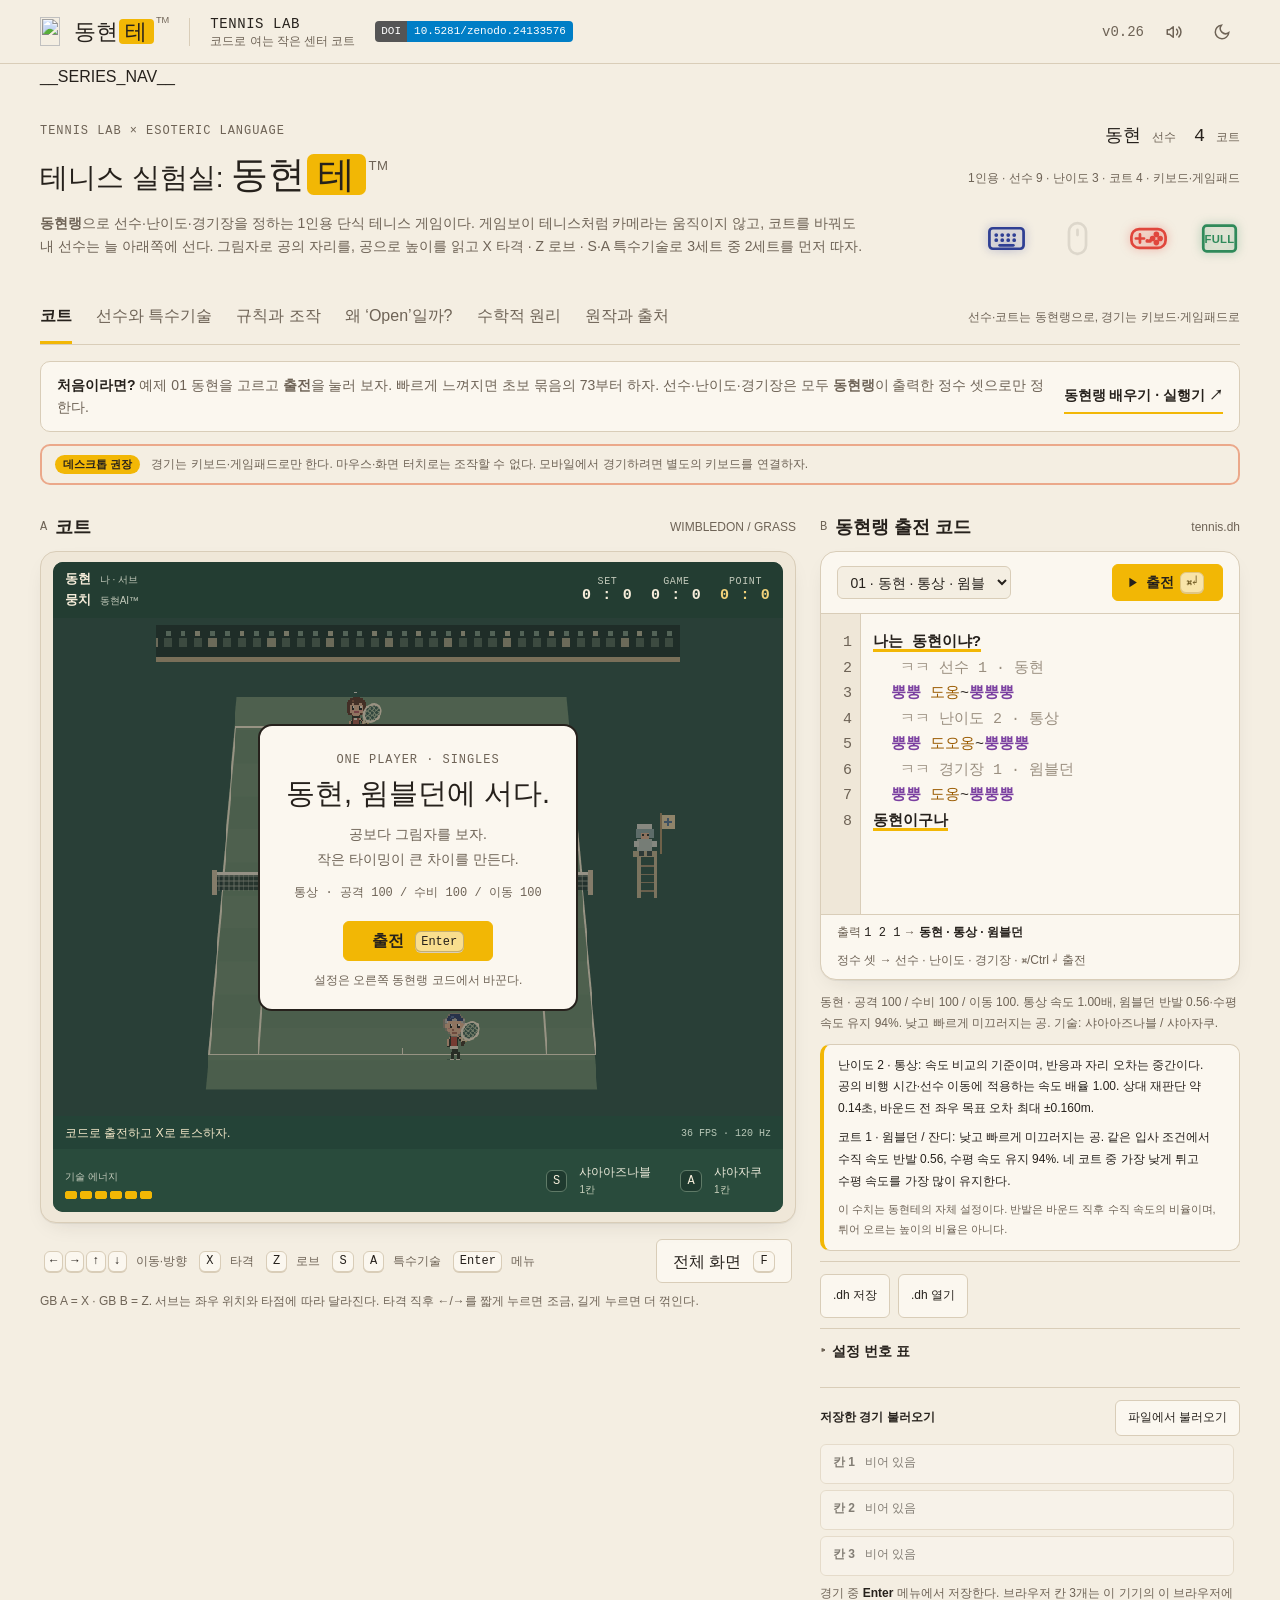
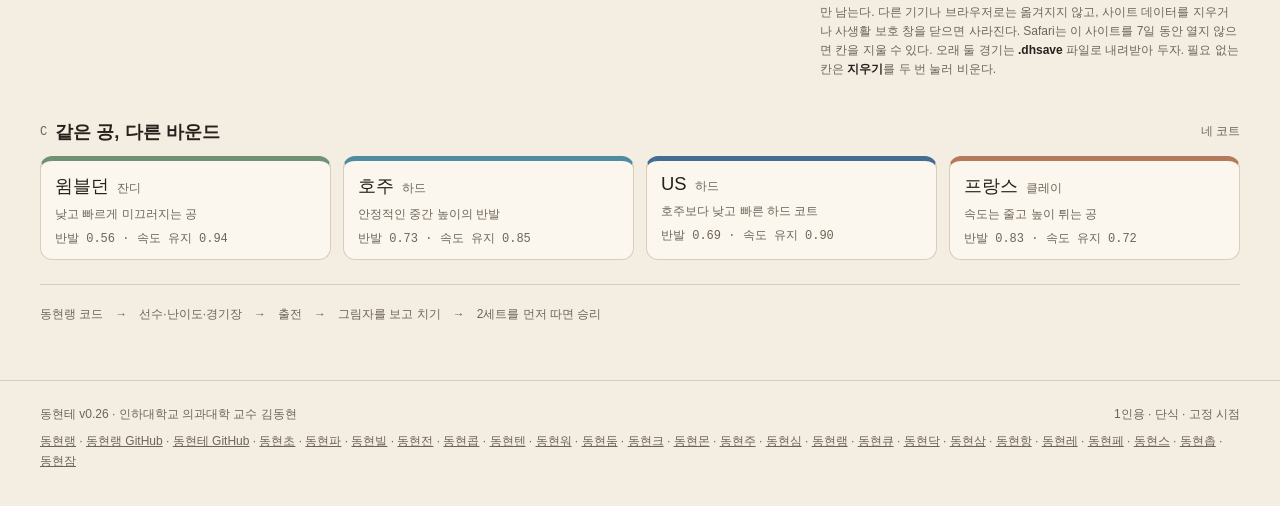
==== commit a478707a: "시리즈 띠에 동현잠을 더함(스물네 사이트) 24칸은 짝수라 모두 같은 크기. 데스크톱 12열×2줄, 휴대폰 두 열. 바닥글 링크 끝에 동현잠을 더함. 판 번호·기존 태그·게임 규칙" ====
--- a/src/index.html
+++ b/src/index.html
@@ -136,7 +136,7 @@
  </section>
  <div id="confirm-panel" class="confirm-panel" hidden role="dialog" aria-modal="true" aria-labelledby="confirm-title"><div><h2 id="confirm-title">진행 중인 경기를 끝낼까?</h2><p>지금 경기는 사라지고 새 출전 코드로 시작한다.</p><button id="confirm-no">계속 경기</button><button id="confirm-yes" class="primary">새 경기 시작</button></div></div>
 </main>
-<footer><span>동현테 v0.26 · 인하대학교 의과대학 교수 김동현</span><span>1인용 · 단식 · 고정 시점</span><span><a href="https://raspberry-kim.github.io/donghyun-lang/" target="_blank" rel="noopener">동현랭</a> · <a href="https://github.com/Raspberry-Kim/donghyun-lang" target="_blank" rel="noopener">동현랭 GitHub</a> · <a href="https://github.com/Raspberry-Kim/donghyun-lab18" target="_blank" rel="noopener">동현테 GitHub</a> · <a href="https://raspberry-kim.github.io/donghyun-lab1/" target="_blank" rel="noopener">동현초</a> · <a href="https://raspberry-kim.github.io/donghyun-lab2/" target="_blank" rel="noopener">동현파</a> · <a href="https://raspberry-kim.github.io/donghyun-lab3/" target="_blank" rel="noopener">동현빌</a> · <a href="https://raspberry-kim.github.io/donghyun-lab4/" target="_blank" rel="noopener">동현전</a> · <a href="https://raspberry-kim.github.io/donghyun-lab5/" target="_blank" rel="noopener">동현콥</a> · <a href="https://raspberry-kim.github.io/donghyun-lab6/" target="_blank" rel="noopener">동현텐</a> · <a href="https://raspberry-kim.github.io/donghyun-lab7/" target="_blank" rel="noopener">동현워</a> · <a href="https://raspberry-kim.github.io/donghyun-lab8/" target="_blank" rel="noopener">동현둠</a> · <a href="https://raspberry-kim.github.io/donghyun-lab9/" target="_blank" rel="noopener">동현크</a> · <a href="https://raspberry-kim.github.io/donghyun-lab10/" target="_blank" rel="noopener">동현몬</a> · <a href="https://raspberry-kim.github.io/donghyun-lab11/" target="_blank" rel="noopener">동현주</a> · <a href="https://raspberry-kim.github.io/donghyun-lab12/" target="_blank" rel="noopener">동현심</a> · <a href="https://raspberry-kim.github.io/donghyun-lab13/" target="_blank" rel="noopener">동현램</a> · <a href="https://raspberry-kim.github.io/donghyun-lab14/" target="_blank" rel="noopener">동현큐</a> · <a href="https://raspberry-kim.github.io/donghyun-lab15/" target="_blank" rel="noopener">동현닥</a> · <a href="https://raspberry-kim.github.io/donghyun-lab16/" target="_blank" rel="noopener">동현삼</a> · <a href="https://raspberry-kim.github.io/donghyun-lab17/" target="_blank" rel="noopener">동현항</a> · <a href="https://raspberry-kim.github.io/donghyun-lab19/" target="_blank" rel="noopener">동현레</a> · <a href="https://raspberry-kim.github.io/donghyun-lab20/" target="_blank" rel="noopener">동현페</a> · <a href="https://raspberry-kim.github.io/donghyun-lab21/" target="_blank" rel="noopener">동현스</a> · <a href="https://raspberry-kim.github.io/donghyun-lab22/" target="_blank" rel="noopener">동현촙</a></span></footer>
+<footer><span>동현테 v0.26 · 인하대학교 의과대학 교수 김동현</span><span>1인용 · 단식 · 고정 시점</span><span><a href="https://raspberry-kim.github.io/donghyun-lang/" target="_blank" rel="noopener">동현랭</a> · <a href="https://github.com/Raspberry-Kim/donghyun-lang" target="_blank" rel="noopener">동현랭 GitHub</a> · <a href="https://github.com/Raspberry-Kim/donghyun-lab18" target="_blank" rel="noopener">동현테 GitHub</a> · <a href="https://raspberry-kim.github.io/donghyun-lab1/" target="_blank" rel="noopener">동현초</a> · <a href="https://raspberry-kim.github.io/donghyun-lab2/" target="_blank" rel="noopener">동현파</a> · <a href="https://raspberry-kim.github.io/donghyun-lab3/" target="_blank" rel="noopener">동현빌</a> · <a href="https://raspberry-kim.github.io/donghyun-lab4/" target="_blank" rel="noopener">동현전</a> · <a href="https://raspberry-kim.github.io/donghyun-lab5/" target="_blank" rel="noopener">동현콥</a> · <a href="https://raspberry-kim.github.io/donghyun-lab6/" target="_blank" rel="noopener">동현텐</a> · <a href="https://raspberry-kim.github.io/donghyun-lab7/" target="_blank" rel="noopener">동현워</a> · <a href="https://raspberry-kim.github.io/donghyun-lab8/" target="_blank" rel="noopener">동현둠</a> · <a href="https://raspberry-kim.github.io/donghyun-lab9/" target="_blank" rel="noopener">동현크</a> · <a href="https://raspberry-kim.github.io/donghyun-lab10/" target="_blank" rel="noopener">동현몬</a> · <a href="https://raspberry-kim.github.io/donghyun-lab11/" target="_blank" rel="noopener">동현주</a> · <a href="https://raspberry-kim.github.io/donghyun-lab12/" target="_blank" rel="noopener">동현심</a> · <a href="https://raspberry-kim.github.io/donghyun-lab13/" target="_blank" rel="noopener">동현램</a> · <a href="https://raspberry-kim.github.io/donghyun-lab14/" target="_blank" rel="noopener">동현큐</a> · <a href="https://raspberry-kim.github.io/donghyun-lab15/" target="_blank" rel="noopener">동현닥</a> · <a href="https://raspberry-kim.github.io/donghyun-lab16/" target="_blank" rel="noopener">동현삼</a> · <a href="https://raspberry-kim.github.io/donghyun-lab17/" target="_blank" rel="noopener">동현항</a> · <a href="https://raspberry-kim.github.io/donghyun-lab19/" target="_blank" rel="noopener">동현레</a> · <a href="https://raspberry-kim.github.io/donghyun-lab20/" target="_blank" rel="noopener">동현페</a> · <a href="https://raspberry-kim.github.io/donghyun-lab21/" target="_blank" rel="noopener">동현스</a> · <a href="https://raspberry-kim.github.io/donghyun-lab22/" target="_blank" rel="noopener">동현촙</a> · <a href="https://raspberry-kim.github.io/donghyun-lab23/" target="_blank" rel="noopener">동현잠</a></span></footer>
 <script src="./donghyun.js"></script><script src="./engine.js"></script><script src="./shushu.js"></script><script src="./sprites.js"></script><script src="./render.js"></script><script src="./crowd.js"></script><script src="./app.js"></script>
 <script>
 /* 입력 표식 풍선 도움말 */
--- a/src/style.css
+++ b/src/style.css
@@ -333,6 +333,15 @@
  .series-strip .series-links:has(.series-item:nth-child(23):last-child) .series-item[data-series="lang"]{grid-column:span 2;grid-row:auto}
 }
 
+/* SERIES-24: 24칸(동현랭 + 23실험실)은 짝수라 모두 같은 크기. 데스크톱 12열×2줄, 휴대폰 두 열. */
+@media(min-width:781px){
+ .series-strip .series-links:has(.series-item:nth-child(24):last-child){grid-template-columns:repeat(12,minmax(0,1fr));grid-template-rows:repeat(2,1fr);grid-auto-flow:row;min-width:0}
+ .series-strip .series-links:has(.series-item:nth-child(24):last-child) .series-note{white-space:normal}
+}
+@media(max-width:780px){
+ .series-strip .series-links:has(.series-item:nth-child(24):last-child){grid-template-columns:repeat(2,minmax(0,1fr));grid-template-rows:none}
+}
+
 /* Match-clock-driven cue: no flashing, camera movement or pointer interception. */
 .skill-cue{position:absolute;top:5px;left:4%;width:92%;max-width:420px;pointer-events:none;background:#203a32f5;border-left:3px solid var(--cue-color,#ffe49a);box-shadow:0 3px 0 #13292055;color:#fff8e7;padding:5px 9px;display:grid;grid-template-columns:auto 1fr;column-gap:9px;align-items:center;line-height:1.35}
 .skill-cue>span{font-size:10px;color:var(--cue-color,#ffe49a);font-weight:700;white-space:nowrap}
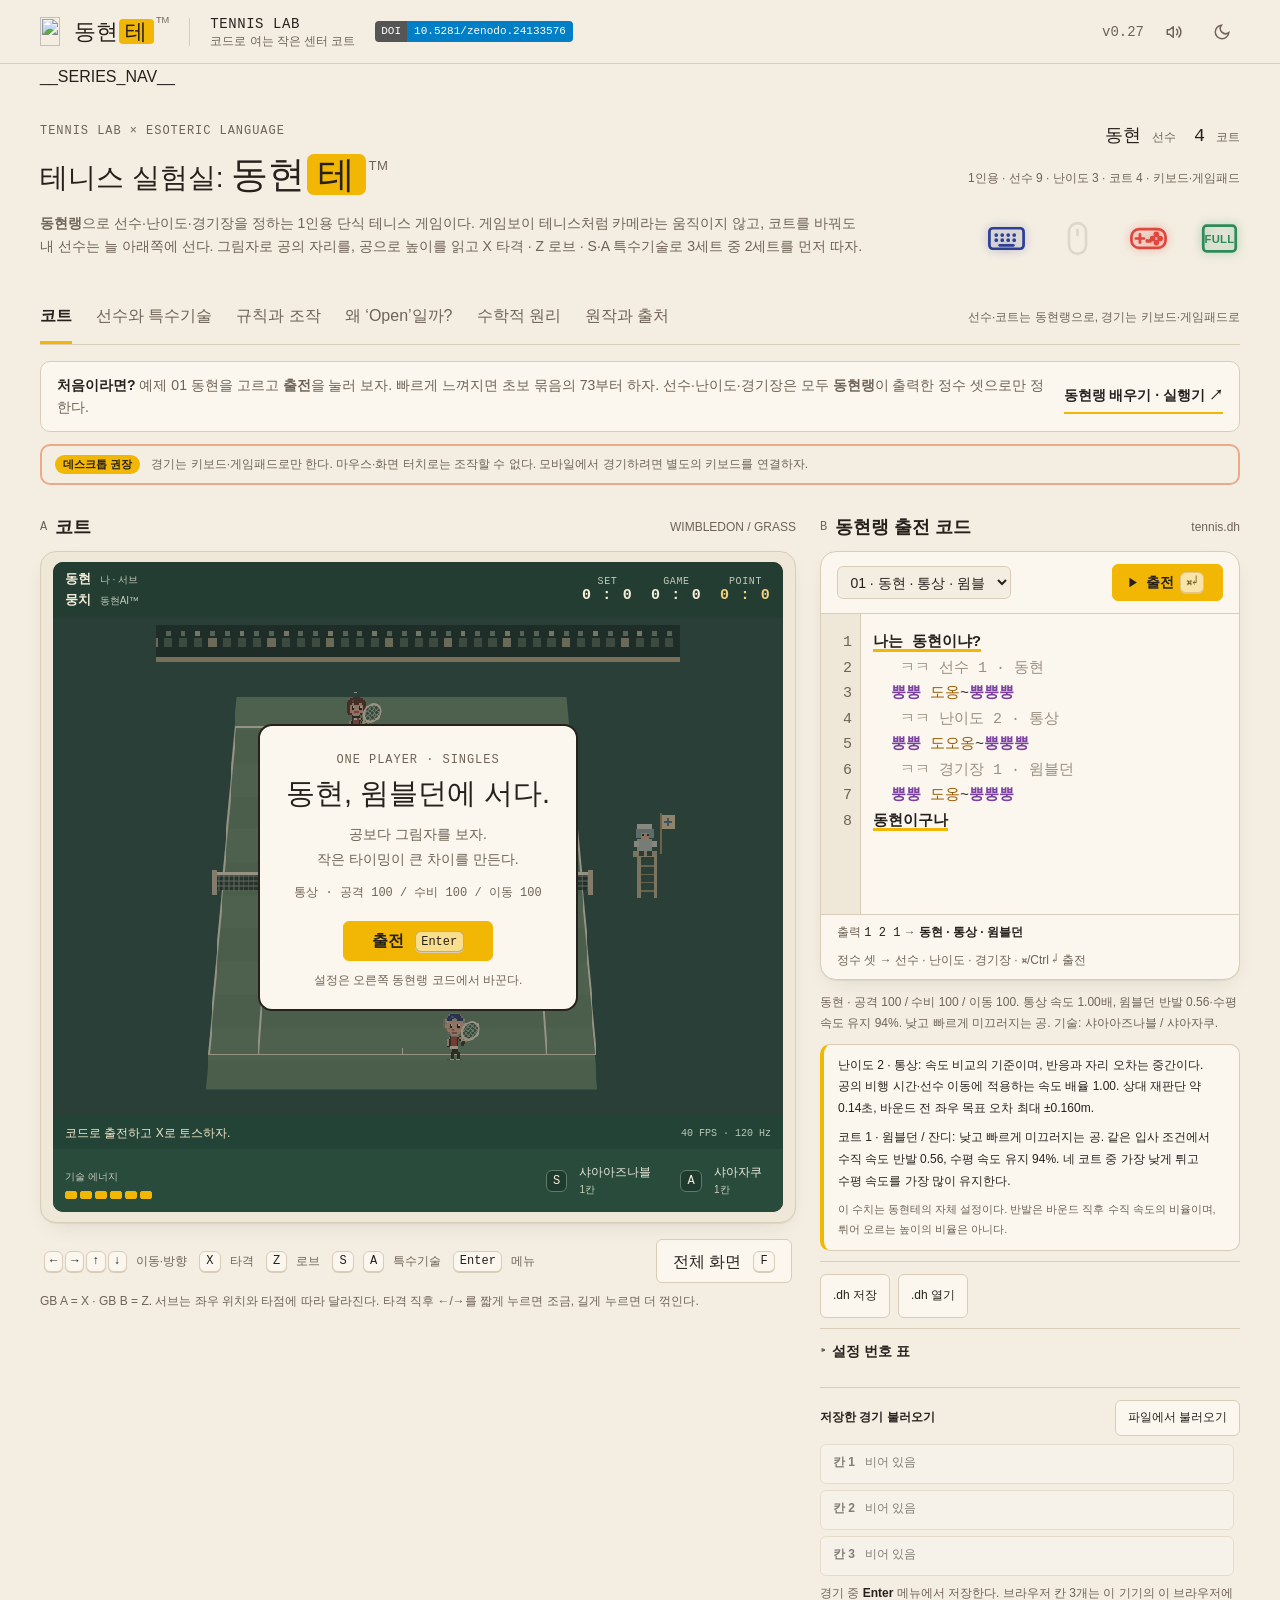
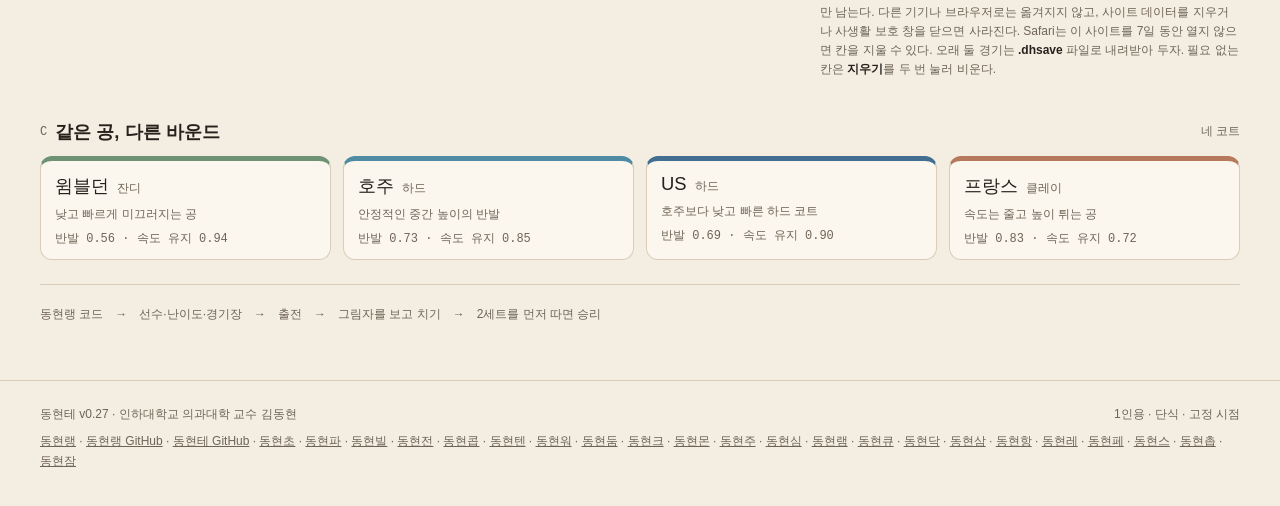
==== commit e9c37a1c: "v0.27: 휴대폰 Safari·Firefox의 글 넘침, 동작 줄이기 표식 고침 Co-authored-by: Perplexity <noreply@perplexity.ai>" ====
--- a/src/index.html
+++ b/src/index.html
@@ -7,12 +7,14 @@
   <link rel="icon" type="image/x-icon" sizes="16x16 32x32 48x48" href="./favicon.ico">
   <link rel="icon" type="image/png" sizes="32x32" href="./favicon.png">
   <link rel="apple-touch-icon" sizes="180x180" href="./apple-touch-icon.png">
+  <script>/* ?motion=reduce 표식은 첫 그리기 전에 붙인다. 뒤에서 붙이면 안내 상자 테두리의 점멸이 한 번 시작됐다가 꺼진다. */
+  if(new URLSearchParams(location.search).get('motion')==='reduce')document.documentElement.classList.add('motion-reduce');</script>
   <link rel="stylesheet" href="./style.css">
 </head>
 <body>
 <header class="header">
   <a class="brand" href="#" aria-label="동현테 첫 화면으로"><span class="brand-main"><img class="brand-icon" src="__BRAND_ICON__" alt="" width="96" height="96">동현<span>테</span><sup>TM</sup></span><i class="brand-divider"></i><span class="brand-sub">TENNIS LAB<small>코드로 여는 작은 센터 코트</small></span></a><a class="doi-badge" href="https://doi.org/10.5281/zenodo.24133576" target="_blank" rel="noopener" aria-label="동현테 Zenodo DOI 10.5281/zenodo.24133576" title="Zenodo DOI (모든 버전)"><b>DOI</b><span>10.5281/zenodo.24133576</span></a>
-  <div class="edition">v0.26<button id="sound" class="icon-btn" aria-label="효과음 켜기·끄기" title="효과음 (M)" aria-pressed="true"><svg width="18" height="18" viewBox="0 0 24 24" fill="none" stroke="currentColor" stroke-width="2" stroke-linecap="round" stroke-linejoin="round" aria-hidden="true" focusable="false"><path d="M11 5 6 9H3v6h3l5 4z"/><path class="snd-on" d="M15.5 8.5a5 5 0 0 1 0 7M18.5 5.5a9 9 0 0 1 0 13"/><path class="snd-off" d="m16 9 6 6m0-6-6 6"/></svg></button><button id="theme" class="icon-btn" aria-label="밝은 화면과 어두운 화면 전환" title="화면 전환" aria-pressed="false"><svg width="18" height="18" viewBox="0 0 24 24" fill="none" stroke="currentColor" stroke-width="2" stroke-linecap="round" aria-hidden="true" focusable="false"><path d="M21 12.8A9 9 0 1 1 11.2 3a7 7 0 0 0 9.8 9.8z"/></svg></button></div>
+  <div class="edition">v0.27<button id="sound" class="icon-btn" aria-label="효과음 켜기·끄기" title="효과음 (M)" aria-pressed="true"><svg width="18" height="18" viewBox="0 0 24 24" fill="none" stroke="currentColor" stroke-width="2" stroke-linecap="round" stroke-linejoin="round" aria-hidden="true" focusable="false"><path d="M11 5 6 9H3v6h3l5 4z"/><path class="snd-on" d="M15.5 8.5a5 5 0 0 1 0 7M18.5 5.5a9 9 0 0 1 0 13"/><path class="snd-off" d="m16 9 6 6m0-6-6 6"/></svg></button><button id="theme" class="icon-btn" aria-label="밝은 화면과 어두운 화면 전환" title="화면 전환" aria-pressed="false"><svg width="18" height="18" viewBox="0 0 24 24" fill="none" stroke="currentColor" stroke-width="2" stroke-linecap="round" aria-hidden="true" focusable="false"><path d="M21 12.8A9 9 0 1 1 11.2 3a7 7 0 0 0 9.8 9.8z"/></svg></button></div>
 </header>
 <main>
 __SERIES_NAV__
@@ -136,7 +138,7 @@
  </section>
  <div id="confirm-panel" class="confirm-panel" hidden role="dialog" aria-modal="true" aria-labelledby="confirm-title"><div><h2 id="confirm-title">진행 중인 경기를 끝낼까?</h2><p>지금 경기는 사라지고 새 출전 코드로 시작한다.</p><button id="confirm-no">계속 경기</button><button id="confirm-yes" class="primary">새 경기 시작</button></div></div>
 </main>
-<footer><span>동현테 v0.26 · 인하대학교 의과대학 교수 김동현</span><span>1인용 · 단식 · 고정 시점</span><span><a href="https://raspberry-kim.github.io/donghyun-lang/" target="_blank" rel="noopener">동현랭</a> · <a href="https://github.com/Raspberry-Kim/donghyun-lang" target="_blank" rel="noopener">동현랭 GitHub</a> · <a href="https://github.com/Raspberry-Kim/donghyun-lab18" target="_blank" rel="noopener">동현테 GitHub</a> · <a href="https://raspberry-kim.github.io/donghyun-lab1/" target="_blank" rel="noopener">동현초</a> · <a href="https://raspberry-kim.github.io/donghyun-lab2/" target="_blank" rel="noopener">동현파</a> · <a href="https://raspberry-kim.github.io/donghyun-lab3/" target="_blank" rel="noopener">동현빌</a> · <a href="https://raspberry-kim.github.io/donghyun-lab4/" target="_blank" rel="noopener">동현전</a> · <a href="https://raspberry-kim.github.io/donghyun-lab5/" target="_blank" rel="noopener">동현콥</a> · <a href="https://raspberry-kim.github.io/donghyun-lab6/" target="_blank" rel="noopener">동현텐</a> · <a href="https://raspberry-kim.github.io/donghyun-lab7/" target="_blank" rel="noopener">동현워</a> · <a href="https://raspberry-kim.github.io/donghyun-lab8/" target="_blank" rel="noopener">동현둠</a> · <a href="https://raspberry-kim.github.io/donghyun-lab9/" target="_blank" rel="noopener">동현크</a> · <a href="https://raspberry-kim.github.io/donghyun-lab10/" target="_blank" rel="noopener">동현몬</a> · <a href="https://raspberry-kim.github.io/donghyun-lab11/" target="_blank" rel="noopener">동현주</a> · <a href="https://raspberry-kim.github.io/donghyun-lab12/" target="_blank" rel="noopener">동현심</a> · <a href="https://raspberry-kim.github.io/donghyun-lab13/" target="_blank" rel="noopener">동현램</a> · <a href="https://raspberry-kim.github.io/donghyun-lab14/" target="_blank" rel="noopener">동현큐</a> · <a href="https://raspberry-kim.github.io/donghyun-lab15/" target="_blank" rel="noopener">동현닥</a> · <a href="https://raspberry-kim.github.io/donghyun-lab16/" target="_blank" rel="noopener">동현삼</a> · <a href="https://raspberry-kim.github.io/donghyun-lab17/" target="_blank" rel="noopener">동현항</a> · <a href="https://raspberry-kim.github.io/donghyun-lab19/" target="_blank" rel="noopener">동현레</a> · <a href="https://raspberry-kim.github.io/donghyun-lab20/" target="_blank" rel="noopener">동현페</a> · <a href="https://raspberry-kim.github.io/donghyun-lab21/" target="_blank" rel="noopener">동현스</a> · <a href="https://raspberry-kim.github.io/donghyun-lab22/" target="_blank" rel="noopener">동현촙</a> · <a href="https://raspberry-kim.github.io/donghyun-lab23/" target="_blank" rel="noopener">동현잠</a></span></footer>
+<footer><span>동현테 v0.27 · 인하대학교 의과대학 교수 김동현</span><span>1인용 · 단식 · 고정 시점</span><span><a href="https://raspberry-kim.github.io/donghyun-lang/" target="_blank" rel="noopener">동현랭</a> · <a href="https://github.com/Raspberry-Kim/donghyun-lang" target="_blank" rel="noopener">동현랭 GitHub</a> · <a href="https://github.com/Raspberry-Kim/donghyun-lab18" target="_blank" rel="noopener">동현테 GitHub</a> · <a href="https://raspberry-kim.github.io/donghyun-lab1/" target="_blank" rel="noopener">동현초</a> · <a href="https://raspberry-kim.github.io/donghyun-lab2/" target="_blank" rel="noopener">동현파</a> · <a href="https://raspberry-kim.github.io/donghyun-lab3/" target="_blank" rel="noopener">동현빌</a> · <a href="https://raspberry-kim.github.io/donghyun-lab4/" target="_blank" rel="noopener">동현전</a> · <a href="https://raspberry-kim.github.io/donghyun-lab5/" target="_blank" rel="noopener">동현콥</a> · <a href="https://raspberry-kim.github.io/donghyun-lab6/" target="_blank" rel="noopener">동현텐</a> · <a href="https://raspberry-kim.github.io/donghyun-lab7/" target="_blank" rel="noopener">동현워</a> · <a href="https://raspberry-kim.github.io/donghyun-lab8/" target="_blank" rel="noopener">동현둠</a> · <a href="https://raspberry-kim.github.io/donghyun-lab9/" target="_blank" rel="noopener">동현크</a> · <a href="https://raspberry-kim.github.io/donghyun-lab10/" target="_blank" rel="noopener">동현몬</a> · <a href="https://raspberry-kim.github.io/donghyun-lab11/" target="_blank" rel="noopener">동현주</a> · <a href="https://raspberry-kim.github.io/donghyun-lab12/" target="_blank" rel="noopener">동현심</a> · <a href="https://raspberry-kim.github.io/donghyun-lab13/" target="_blank" rel="noopener">동현램</a> · <a href="https://raspberry-kim.github.io/donghyun-lab14/" target="_blank" rel="noopener">동현큐</a> · <a href="https://raspberry-kim.github.io/donghyun-lab15/" target="_blank" rel="noopener">동현닥</a> · <a href="https://raspberry-kim.github.io/donghyun-lab16/" target="_blank" rel="noopener">동현삼</a> · <a href="https://raspberry-kim.github.io/donghyun-lab17/" target="_blank" rel="noopener">동현항</a> · <a href="https://raspberry-kim.github.io/donghyun-lab19/" target="_blank" rel="noopener">동현레</a> · <a href="https://raspberry-kim.github.io/donghyun-lab20/" target="_blank" rel="noopener">동현페</a> · <a href="https://raspberry-kim.github.io/donghyun-lab21/" target="_blank" rel="noopener">동현스</a> · <a href="https://raspberry-kim.github.io/donghyun-lab22/" target="_blank" rel="noopener">동현촙</a> · <a href="https://raspberry-kim.github.io/donghyun-lab23/" target="_blank" rel="noopener">동현잠</a></span></footer>
 <script src="./donghyun.js"></script><script src="./engine.js"></script><script src="./shushu.js"></script><script src="./sprites.js"></script><script src="./render.js"></script><script src="./crowd.js"></script><script src="./app.js"></script>
 <script>
 /* 입력 표식 풍선 도움말 */
--- a/src/style.css
+++ b/src/style.css
@@ -170,7 +170,7 @@
 .document{max-width:1080px;margin:auto;padding:8px 0 40px}
 .document h2{font:400 var(--text-xl) var(--display);margin-bottom:12px;line-height:1.35}
 .document h3{margin:28px 0 10px;font-size:var(--text-lg)}
-.document p,.document li{line-height:1.85;color:var(--muted);word-break:keep-all}
+.document p,.document li{line-height:1.85;color:var(--muted);word-break:keep-all;overflow-wrap:break-word}
 .document p{margin:10px 0}
 .document code{background:var(--surface2);padding:1px 5px;border-radius:4px;font-family:var(--mono)}
 .document a{color:#6b7400}[data-theme=dark] .document a{color:#b4c03a}
@@ -194,7 +194,7 @@
 .co-grid h4 small{font:500 var(--text-xs) var(--body);color:var(--muted)}
 .co-grid p{margin:4px 0;font-size:var(--text-xs);line-height:1.7}
 .co-grid q{display:block;font-size:var(--text-xs);color:var(--ink);margin-top:6px}
-.science-block{display:grid;grid-template-columns:48px 1fr;gap:12px;padding:18px 0;border-top:1px solid var(--line)}
+.science-block{display:grid;grid-template-columns:48px minmax(0,1fr);gap:12px;padding:18px 0;border-top:1px solid var(--line)}
 .science-block .index{font:500 var(--text-sm) var(--mono);color:var(--muted)}
 .science-block h3{margin:0 0 4px}
 .maker-note{margin-top:16px;padding:20px 0 8px;border-top:1px solid var(--line);max-width:850px}
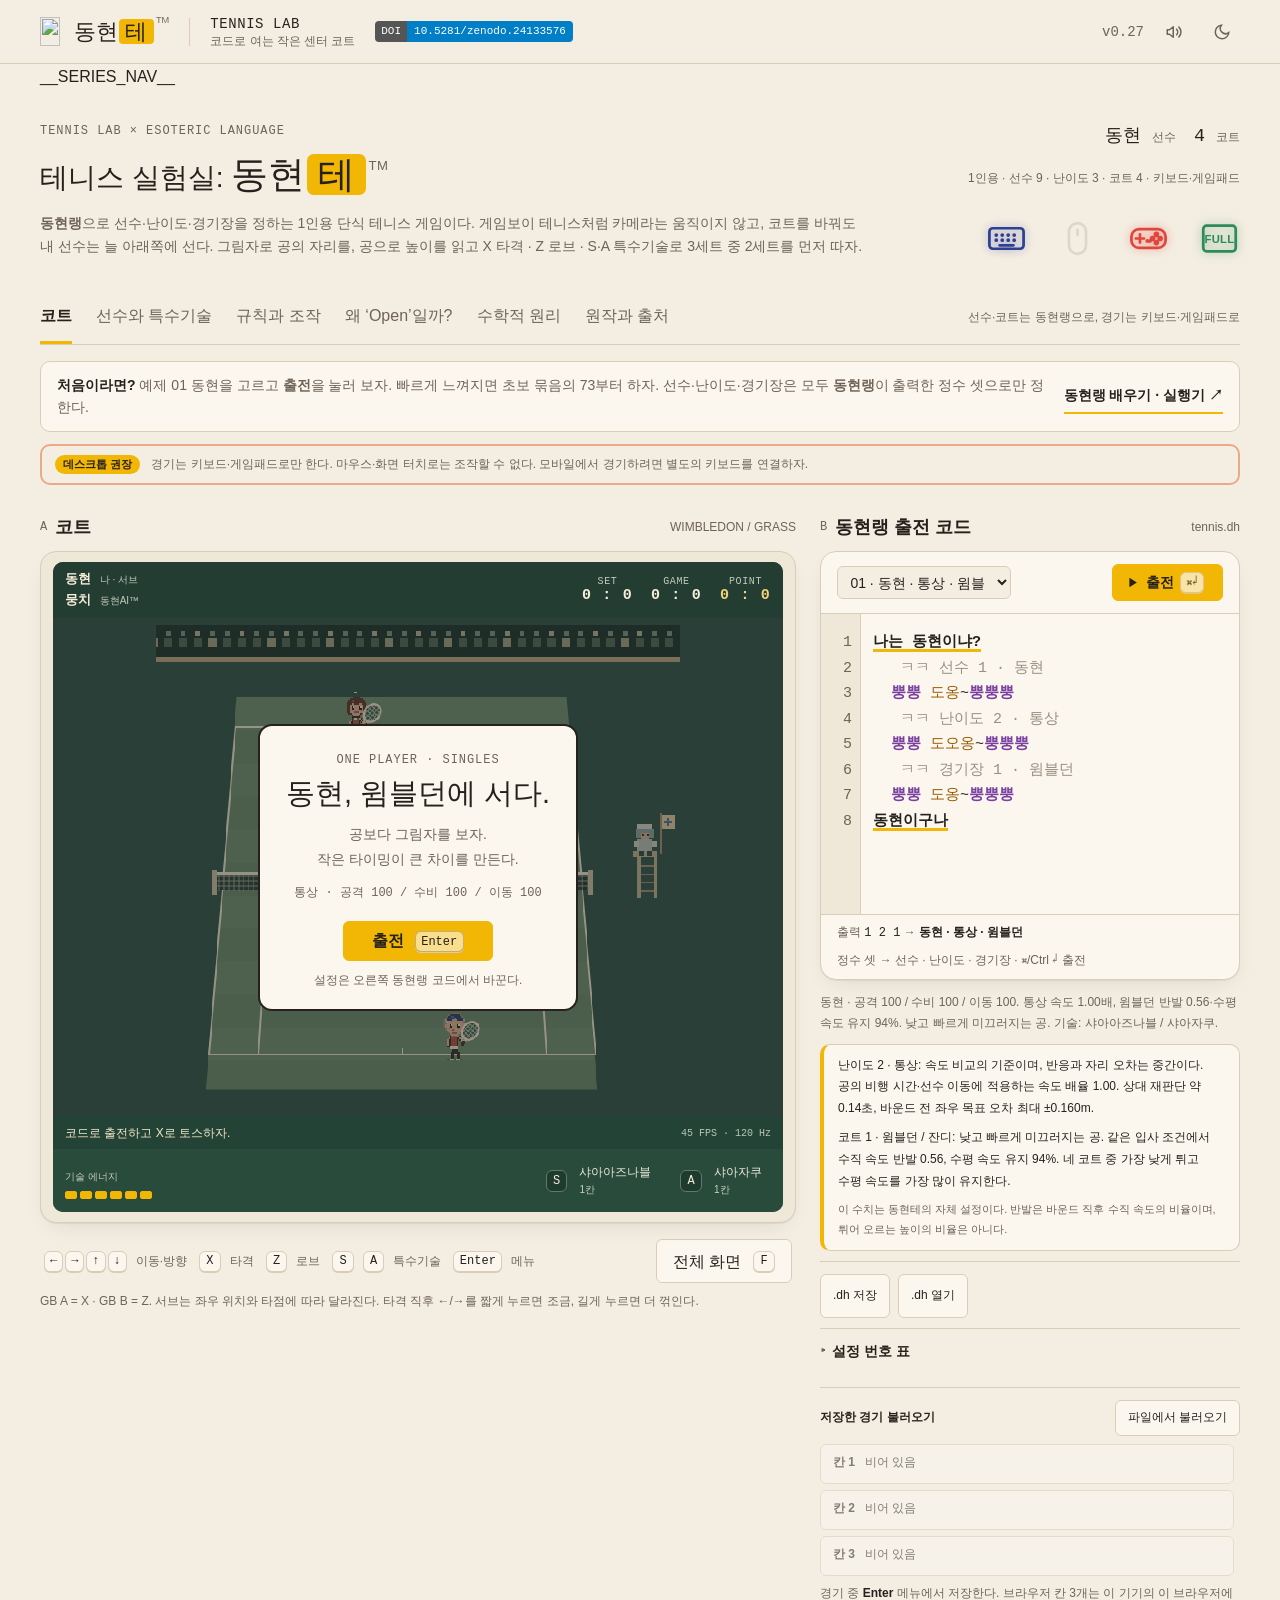
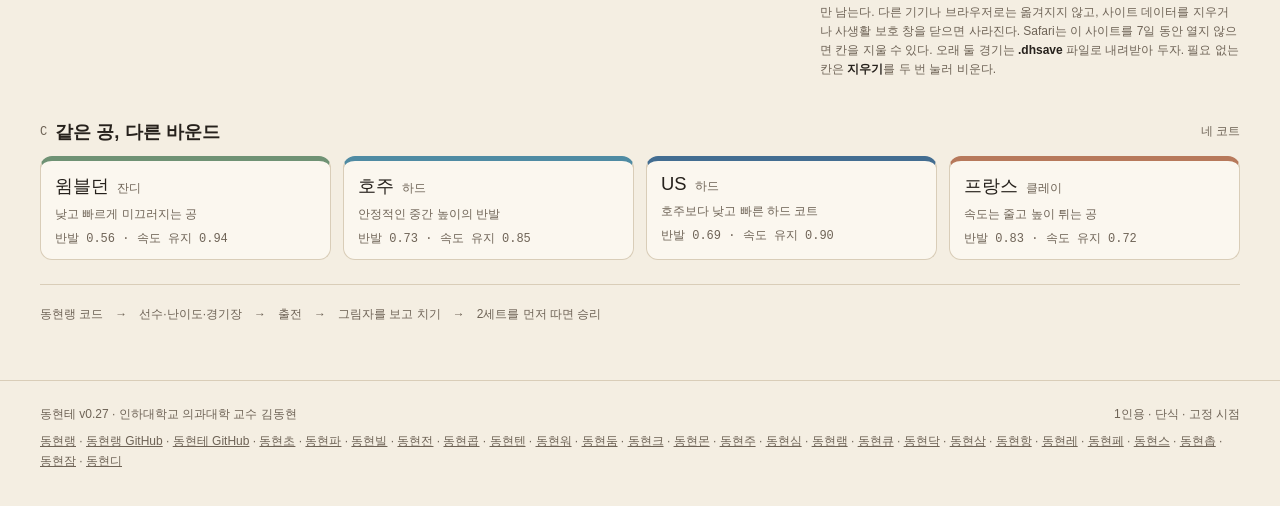
==== commit e45ab6ac: "시리즈 띠에 동현디를 더함(스물다섯 사이트) 25칸은 홀수라 데스크톱은 동현랭이 두 줄 높이, 실험실은 12열×2줄. 휴대폰은 두 열이고 동현랭이 두 칸. 바닥글 링크 끝에 동현디" ====
--- a/src/index.html
+++ b/src/index.html
@@ -138,7 +138,7 @@
  </section>
  <div id="confirm-panel" class="confirm-panel" hidden role="dialog" aria-modal="true" aria-labelledby="confirm-title"><div><h2 id="confirm-title">진행 중인 경기를 끝낼까?</h2><p>지금 경기는 사라지고 새 출전 코드로 시작한다.</p><button id="confirm-no">계속 경기</button><button id="confirm-yes" class="primary">새 경기 시작</button></div></div>
 </main>
-<footer><span>동현테 v0.27 · 인하대학교 의과대학 교수 김동현</span><span>1인용 · 단식 · 고정 시점</span><span><a href="https://raspberry-kim.github.io/donghyun-lang/" target="_blank" rel="noopener">동현랭</a> · <a href="https://github.com/Raspberry-Kim/donghyun-lang" target="_blank" rel="noopener">동현랭 GitHub</a> · <a href="https://github.com/Raspberry-Kim/donghyun-lab18" target="_blank" rel="noopener">동현테 GitHub</a> · <a href="https://raspberry-kim.github.io/donghyun-lab1/" target="_blank" rel="noopener">동현초</a> · <a href="https://raspberry-kim.github.io/donghyun-lab2/" target="_blank" rel="noopener">동현파</a> · <a href="https://raspberry-kim.github.io/donghyun-lab3/" target="_blank" rel="noopener">동현빌</a> · <a href="https://raspberry-kim.github.io/donghyun-lab4/" target="_blank" rel="noopener">동현전</a> · <a href="https://raspberry-kim.github.io/donghyun-lab5/" target="_blank" rel="noopener">동현콥</a> · <a href="https://raspberry-kim.github.io/donghyun-lab6/" target="_blank" rel="noopener">동현텐</a> · <a href="https://raspberry-kim.github.io/donghyun-lab7/" target="_blank" rel="noopener">동현워</a> · <a href="https://raspberry-kim.github.io/donghyun-lab8/" target="_blank" rel="noopener">동현둠</a> · <a href="https://raspberry-kim.github.io/donghyun-lab9/" target="_blank" rel="noopener">동현크</a> · <a href="https://raspberry-kim.github.io/donghyun-lab10/" target="_blank" rel="noopener">동현몬</a> · <a href="https://raspberry-kim.github.io/donghyun-lab11/" target="_blank" rel="noopener">동현주</a> · <a href="https://raspberry-kim.github.io/donghyun-lab12/" target="_blank" rel="noopener">동현심</a> · <a href="https://raspberry-kim.github.io/donghyun-lab13/" target="_blank" rel="noopener">동현램</a> · <a href="https://raspberry-kim.github.io/donghyun-lab14/" target="_blank" rel="noopener">동현큐</a> · <a href="https://raspberry-kim.github.io/donghyun-lab15/" target="_blank" rel="noopener">동현닥</a> · <a href="https://raspberry-kim.github.io/donghyun-lab16/" target="_blank" rel="noopener">동현삼</a> · <a href="https://raspberry-kim.github.io/donghyun-lab17/" target="_blank" rel="noopener">동현항</a> · <a href="https://raspberry-kim.github.io/donghyun-lab19/" target="_blank" rel="noopener">동현레</a> · <a href="https://raspberry-kim.github.io/donghyun-lab20/" target="_blank" rel="noopener">동현페</a> · <a href="https://raspberry-kim.github.io/donghyun-lab21/" target="_blank" rel="noopener">동현스</a> · <a href="https://raspberry-kim.github.io/donghyun-lab22/" target="_blank" rel="noopener">동현촙</a> · <a href="https://raspberry-kim.github.io/donghyun-lab23/" target="_blank" rel="noopener">동현잠</a></span></footer>
+<footer><span>동현테 v0.27 · 인하대학교 의과대학 교수 김동현</span><span>1인용 · 단식 · 고정 시점</span><span><a href="https://raspberry-kim.github.io/donghyun-lang/" target="_blank" rel="noopener">동현랭</a> · <a href="https://github.com/Raspberry-Kim/donghyun-lang" target="_blank" rel="noopener">동현랭 GitHub</a> · <a href="https://github.com/Raspberry-Kim/donghyun-lab18" target="_blank" rel="noopener">동현테 GitHub</a> · <a href="https://raspberry-kim.github.io/donghyun-lab1/" target="_blank" rel="noopener">동현초</a> · <a href="https://raspberry-kim.github.io/donghyun-lab2/" target="_blank" rel="noopener">동현파</a> · <a href="https://raspberry-kim.github.io/donghyun-lab3/" target="_blank" rel="noopener">동현빌</a> · <a href="https://raspberry-kim.github.io/donghyun-lab4/" target="_blank" rel="noopener">동현전</a> · <a href="https://raspberry-kim.github.io/donghyun-lab5/" target="_blank" rel="noopener">동현콥</a> · <a href="https://raspberry-kim.github.io/donghyun-lab6/" target="_blank" rel="noopener">동현텐</a> · <a href="https://raspberry-kim.github.io/donghyun-lab7/" target="_blank" rel="noopener">동현워</a> · <a href="https://raspberry-kim.github.io/donghyun-lab8/" target="_blank" rel="noopener">동현둠</a> · <a href="https://raspberry-kim.github.io/donghyun-lab9/" target="_blank" rel="noopener">동현크</a> · <a href="https://raspberry-kim.github.io/donghyun-lab10/" target="_blank" rel="noopener">동현몬</a> · <a href="https://raspberry-kim.github.io/donghyun-lab11/" target="_blank" rel="noopener">동현주</a> · <a href="https://raspberry-kim.github.io/donghyun-lab12/" target="_blank" rel="noopener">동현심</a> · <a href="https://raspberry-kim.github.io/donghyun-lab13/" target="_blank" rel="noopener">동현램</a> · <a href="https://raspberry-kim.github.io/donghyun-lab14/" target="_blank" rel="noopener">동현큐</a> · <a href="https://raspberry-kim.github.io/donghyun-lab15/" target="_blank" rel="noopener">동현닥</a> · <a href="https://raspberry-kim.github.io/donghyun-lab16/" target="_blank" rel="noopener">동현삼</a> · <a href="https://raspberry-kim.github.io/donghyun-lab17/" target="_blank" rel="noopener">동현항</a> · <a href="https://raspberry-kim.github.io/donghyun-lab19/" target="_blank" rel="noopener">동현레</a> · <a href="https://raspberry-kim.github.io/donghyun-lab20/" target="_blank" rel="noopener">동현페</a> · <a href="https://raspberry-kim.github.io/donghyun-lab21/" target="_blank" rel="noopener">동현스</a> · <a href="https://raspberry-kim.github.io/donghyun-lab22/" target="_blank" rel="noopener">동현촙</a> · <a href="https://raspberry-kim.github.io/donghyun-lab23/" target="_blank" rel="noopener">동현잠</a> · <a href="https://raspberry-kim.github.io/donghyun-lab24/" target="_blank" rel="noopener">동현디</a></span></footer>
 <script src="./donghyun.js"></script><script src="./engine.js"></script><script src="./shushu.js"></script><script src="./sprites.js"></script><script src="./render.js"></script><script src="./crowd.js"></script><script src="./app.js"></script>
 <script>
 /* 입력 표식 풍선 도움말 */
--- a/src/style.css
+++ b/src/style.css
@@ -342,6 +342,24 @@
  .series-strip .series-links:has(.series-item:nth-child(24):last-child){grid-template-columns:repeat(2,minmax(0,1fr));grid-template-rows:none}
 }
 
+/* SERIES-25: 데스크톱은 동현랭 두 줄 높이 + 24실험실 12열×2줄. 모바일은 기존 홀수 규칙. */
+@media(min-width:781px){
+ .series-strip .series-links:has(.series-item:nth-child(25):last-child){grid-template-columns:repeat(13,minmax(0,1fr));grid-template-rows:repeat(2,1fr);grid-auto-flow:row;min-width:0}
+ .series-strip .series-links:has(.series-item:nth-child(25):last-child) .series-item[data-series="lang"]{grid-column:auto;grid-row:span 2;align-items:center;text-align:center}
+ .series-strip .series-links:has(.series-item:nth-child(25):last-child) .series-item[data-series="lang"] .series-name{font-size:19px}
+ .series-strip .series-links:has(.series-item:nth-child(25):last-child) .series-note{white-space:normal;word-break:keep-all}
+}
+@media(min-width:781px) and (max-width:980px){
+ .series-strip .series-links:has(.series-item:nth-child(25):last-child) .series-item[data-series="lang"] .series-name{font-size:16px}
+}
+@media(min-width:781px) and (max-width:840px){
+ .series-strip .series-links:has(.series-item:nth-child(25):last-child) .series-name,.series-strip .series-links:has(.series-item:nth-child(25):last-child) .series-item[data-series="lang"] .series-name{font-size:14px}
+}
+@media(max-width:780px){
+ .series-strip .series-links:has(.series-item:nth-child(25):last-child){grid-template-columns:repeat(2,minmax(0,1fr));grid-template-rows:none}
+ .series-strip .series-links:has(.series-item:nth-child(25):last-child) .series-item[data-series="lang"]{grid-column:span 2;grid-row:auto}
+}
+
 /* Match-clock-driven cue: no flashing, camera movement or pointer interception. */
 .skill-cue{position:absolute;top:5px;left:4%;width:92%;max-width:420px;pointer-events:none;background:#203a32f5;border-left:3px solid var(--cue-color,#ffe49a);box-shadow:0 3px 0 #13292055;color:#fff8e7;padding:5px 9px;display:grid;grid-template-columns:auto 1fr;column-gap:9px;align-items:center;line-height:1.35}
 .skill-cue>span{font-size:10px;color:var(--cue-color,#ffe49a);font-weight:700;white-space:nowrap}
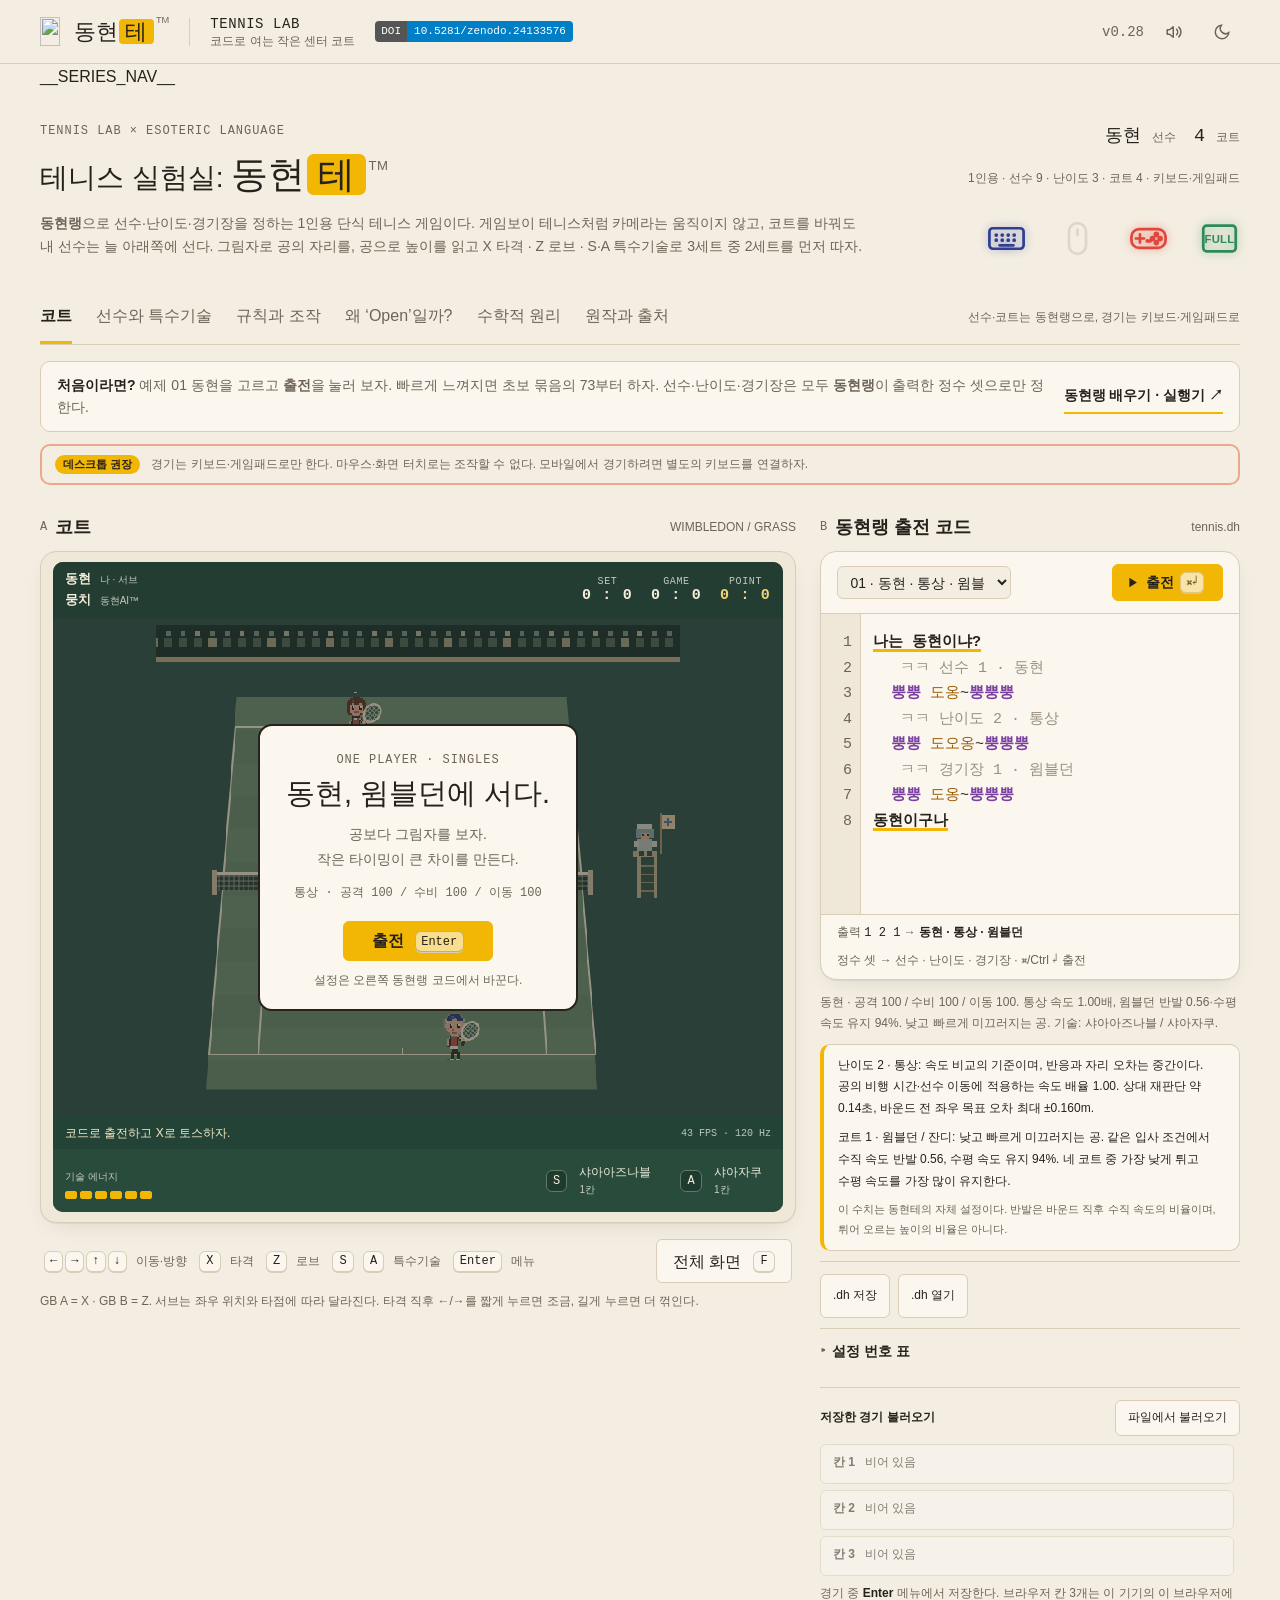
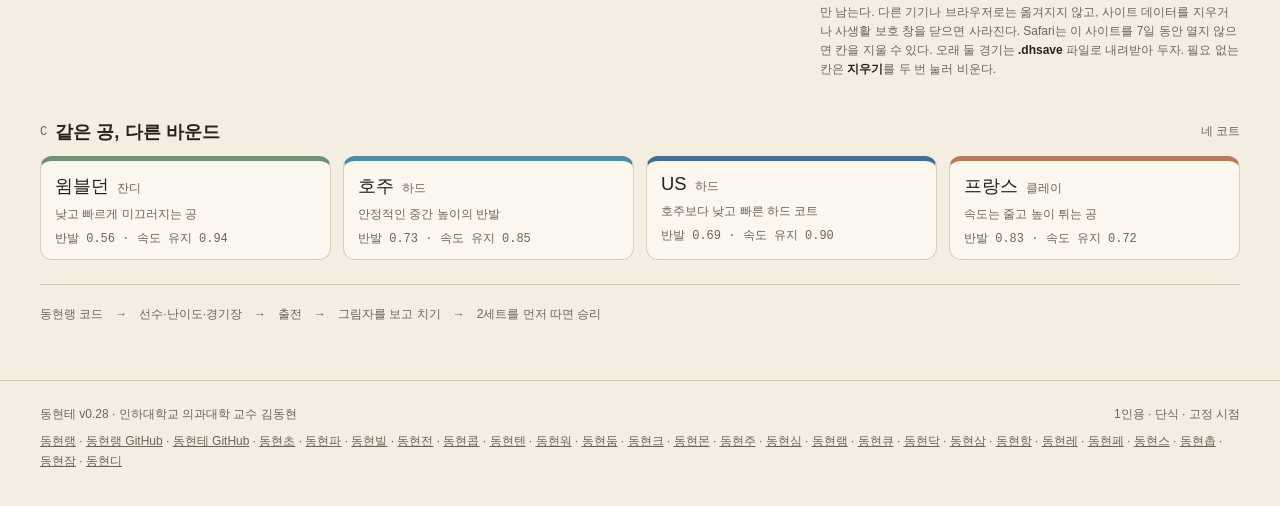
==== commit c7eefc3e: "v0.28: 아이콘을 동현랭 기본 포동이 아이콘으로 통일" ====
--- a/src/index.html
+++ b/src/index.html
@@ -4,9 +4,9 @@
   <meta charset="utf-8"><meta name="viewport" content="width=device-width,initial-scale=1">
   <meta name="description" content="동현랭으로 선수·난이도·경기장을 정하고 키보드·게임패드로 치는 고정 시점 1인용 테니스 게임이다.">
   <title>동현테™ · 동현랭으로 여는 고정 시점 테니스</title>
-  <link rel="icon" type="image/x-icon" sizes="16x16 32x32 48x48" href="./favicon.ico">
-  <link rel="icon" type="image/png" sizes="32x32" href="./favicon.png">
-  <link rel="apple-touch-icon" sizes="180x180" href="./apple-touch-icon.png">
+  <link rel="icon" type="image/x-icon" sizes="16x16 32x32 48x48" href="./favicon.ico?v=04762e64730d">
+  <link rel="icon" type="image/png" sizes="32x32" href="./favicon.png?v=103511df1118">
+  <link rel="apple-touch-icon" sizes="180x180" href="./apple-touch-icon.png?v=ed0f00ec6f01">
   <script>/* ?motion=reduce 표식은 첫 그리기 전에 붙인다. 뒤에서 붙이면 안내 상자 테두리의 점멸이 한 번 시작됐다가 꺼진다. */
   if(new URLSearchParams(location.search).get('motion')==='reduce')document.documentElement.classList.add('motion-reduce');</script>
   <link rel="stylesheet" href="./style.css">
@@ -14,7 +14,7 @@
 <body>
 <header class="header">
   <a class="brand" href="#" aria-label="동현테 첫 화면으로"><span class="brand-main"><img class="brand-icon" src="__BRAND_ICON__" alt="" width="96" height="96">동현<span>테</span><sup>TM</sup></span><i class="brand-divider"></i><span class="brand-sub">TENNIS LAB<small>코드로 여는 작은 센터 코트</small></span></a><a class="doi-badge" href="https://doi.org/10.5281/zenodo.24133576" target="_blank" rel="noopener" aria-label="동현테 Zenodo DOI 10.5281/zenodo.24133576" title="Zenodo DOI (모든 버전)"><b>DOI</b><span>10.5281/zenodo.24133576</span></a>
-  <div class="edition">v0.27<button id="sound" class="icon-btn" aria-label="효과음 켜기·끄기" title="효과음 (M)" aria-pressed="true"><svg width="18" height="18" viewBox="0 0 24 24" fill="none" stroke="currentColor" stroke-width="2" stroke-linecap="round" stroke-linejoin="round" aria-hidden="true" focusable="false"><path d="M11 5 6 9H3v6h3l5 4z"/><path class="snd-on" d="M15.5 8.5a5 5 0 0 1 0 7M18.5 5.5a9 9 0 0 1 0 13"/><path class="snd-off" d="m16 9 6 6m0-6-6 6"/></svg></button><button id="theme" class="icon-btn" aria-label="밝은 화면과 어두운 화면 전환" title="화면 전환" aria-pressed="false"><svg width="18" height="18" viewBox="0 0 24 24" fill="none" stroke="currentColor" stroke-width="2" stroke-linecap="round" aria-hidden="true" focusable="false"><path d="M21 12.8A9 9 0 1 1 11.2 3a7 7 0 0 0 9.8 9.8z"/></svg></button></div>
+  <div class="edition">v0.28<button id="sound" class="icon-btn" aria-label="효과음 켜기·끄기" title="효과음 (M)" aria-pressed="true"><svg width="18" height="18" viewBox="0 0 24 24" fill="none" stroke="currentColor" stroke-width="2" stroke-linecap="round" stroke-linejoin="round" aria-hidden="true" focusable="false"><path d="M11 5 6 9H3v6h3l5 4z"/><path class="snd-on" d="M15.5 8.5a5 5 0 0 1 0 7M18.5 5.5a9 9 0 0 1 0 13"/><path class="snd-off" d="m16 9 6 6m0-6-6 6"/></svg></button><button id="theme" class="icon-btn" aria-label="밝은 화면과 어두운 화면 전환" title="화면 전환" aria-pressed="false"><svg width="18" height="18" viewBox="0 0 24 24" fill="none" stroke="currentColor" stroke-width="2" stroke-linecap="round" aria-hidden="true" focusable="false"><path d="M21 12.8A9 9 0 1 1 11.2 3a7 7 0 0 0 9.8 9.8z"/></svg></button></div>
 </header>
 <main>
 __SERIES_NAV__
@@ -138,7 +138,7 @@
  </section>
  <div id="confirm-panel" class="confirm-panel" hidden role="dialog" aria-modal="true" aria-labelledby="confirm-title"><div><h2 id="confirm-title">진행 중인 경기를 끝낼까?</h2><p>지금 경기는 사라지고 새 출전 코드로 시작한다.</p><button id="confirm-no">계속 경기</button><button id="confirm-yes" class="primary">새 경기 시작</button></div></div>
 </main>
-<footer><span>동현테 v0.27 · 인하대학교 의과대학 교수 김동현</span><span>1인용 · 단식 · 고정 시점</span><span><a href="https://raspberry-kim.github.io/donghyun-lang/" target="_blank" rel="noopener">동현랭</a> · <a href="https://github.com/Raspberry-Kim/donghyun-lang" target="_blank" rel="noopener">동현랭 GitHub</a> · <a href="https://github.com/Raspberry-Kim/donghyun-lab18" target="_blank" rel="noopener">동현테 GitHub</a> · <a href="https://raspberry-kim.github.io/donghyun-lab1/" target="_blank" rel="noopener">동현초</a> · <a href="https://raspberry-kim.github.io/donghyun-lab2/" target="_blank" rel="noopener">동현파</a> · <a href="https://raspberry-kim.github.io/donghyun-lab3/" target="_blank" rel="noopener">동현빌</a> · <a href="https://raspberry-kim.github.io/donghyun-lab4/" target="_blank" rel="noopener">동현전</a> · <a href="https://raspberry-kim.github.io/donghyun-lab5/" target="_blank" rel="noopener">동현콥</a> · <a href="https://raspberry-kim.github.io/donghyun-lab6/" target="_blank" rel="noopener">동현텐</a> · <a href="https://raspberry-kim.github.io/donghyun-lab7/" target="_blank" rel="noopener">동현워</a> · <a href="https://raspberry-kim.github.io/donghyun-lab8/" target="_blank" rel="noopener">동현둠</a> · <a href="https://raspberry-kim.github.io/donghyun-lab9/" target="_blank" rel="noopener">동현크</a> · <a href="https://raspberry-kim.github.io/donghyun-lab10/" target="_blank" rel="noopener">동현몬</a> · <a href="https://raspberry-kim.github.io/donghyun-lab11/" target="_blank" rel="noopener">동현주</a> · <a href="https://raspberry-kim.github.io/donghyun-lab12/" target="_blank" rel="noopener">동현심</a> · <a href="https://raspberry-kim.github.io/donghyun-lab13/" target="_blank" rel="noopener">동현램</a> · <a href="https://raspberry-kim.github.io/donghyun-lab14/" target="_blank" rel="noopener">동현큐</a> · <a href="https://raspberry-kim.github.io/donghyun-lab15/" target="_blank" rel="noopener">동현닥</a> · <a href="https://raspberry-kim.github.io/donghyun-lab16/" target="_blank" rel="noopener">동현삼</a> · <a href="https://raspberry-kim.github.io/donghyun-lab17/" target="_blank" rel="noopener">동현항</a> · <a href="https://raspberry-kim.github.io/donghyun-lab19/" target="_blank" rel="noopener">동현레</a> · <a href="https://raspberry-kim.github.io/donghyun-lab20/" target="_blank" rel="noopener">동현페</a> · <a href="https://raspberry-kim.github.io/donghyun-lab21/" target="_blank" rel="noopener">동현스</a> · <a href="https://raspberry-kim.github.io/donghyun-lab22/" target="_blank" rel="noopener">동현촙</a> · <a href="https://raspberry-kim.github.io/donghyun-lab23/" target="_blank" rel="noopener">동현잠</a> · <a href="https://raspberry-kim.github.io/donghyun-lab24/" target="_blank" rel="noopener">동현디</a></span></footer>
+<footer><span>동현테 v0.28 · 인하대학교 의과대학 교수 김동현</span><span>1인용 · 단식 · 고정 시점</span><span><a href="https://raspberry-kim.github.io/donghyun-lang/" target="_blank" rel="noopener">동현랭</a> · <a href="https://github.com/Raspberry-Kim/donghyun-lang" target="_blank" rel="noopener">동현랭 GitHub</a> · <a href="https://github.com/Raspberry-Kim/donghyun-lab18" target="_blank" rel="noopener">동현테 GitHub</a> · <a href="https://raspberry-kim.github.io/donghyun-lab1/" target="_blank" rel="noopener">동현초</a> · <a href="https://raspberry-kim.github.io/donghyun-lab2/" target="_blank" rel="noopener">동현파</a> · <a href="https://raspberry-kim.github.io/donghyun-lab3/" target="_blank" rel="noopener">동현빌</a> · <a href="https://raspberry-kim.github.io/donghyun-lab4/" target="_blank" rel="noopener">동현전</a> · <a href="https://raspberry-kim.github.io/donghyun-lab5/" target="_blank" rel="noopener">동현콥</a> · <a href="https://raspberry-kim.github.io/donghyun-lab6/" target="_blank" rel="noopener">동현텐</a> · <a href="https://raspberry-kim.github.io/donghyun-lab7/" target="_blank" rel="noopener">동현워</a> · <a href="https://raspberry-kim.github.io/donghyun-lab8/" target="_blank" rel="noopener">동현둠</a> · <a href="https://raspberry-kim.github.io/donghyun-lab9/" target="_blank" rel="noopener">동현크</a> · <a href="https://raspberry-kim.github.io/donghyun-lab10/" target="_blank" rel="noopener">동현몬</a> · <a href="https://raspberry-kim.github.io/donghyun-lab11/" target="_blank" rel="noopener">동현주</a> · <a href="https://raspberry-kim.github.io/donghyun-lab12/" target="_blank" rel="noopener">동현심</a> · <a href="https://raspberry-kim.github.io/donghyun-lab13/" target="_blank" rel="noopener">동현램</a> · <a href="https://raspberry-kim.github.io/donghyun-lab14/" target="_blank" rel="noopener">동현큐</a> · <a href="https://raspberry-kim.github.io/donghyun-lab15/" target="_blank" rel="noopener">동현닥</a> · <a href="https://raspberry-kim.github.io/donghyun-lab16/" target="_blank" rel="noopener">동현삼</a> · <a href="https://raspberry-kim.github.io/donghyun-lab17/" target="_blank" rel="noopener">동현항</a> · <a href="https://raspberry-kim.github.io/donghyun-lab19/" target="_blank" rel="noopener">동현레</a> · <a href="https://raspberry-kim.github.io/donghyun-lab20/" target="_blank" rel="noopener">동현페</a> · <a href="https://raspberry-kim.github.io/donghyun-lab21/" target="_blank" rel="noopener">동현스</a> · <a href="https://raspberry-kim.github.io/donghyun-lab22/" target="_blank" rel="noopener">동현촙</a> · <a href="https://raspberry-kim.github.io/donghyun-lab23/" target="_blank" rel="noopener">동현잠</a> · <a href="https://raspberry-kim.github.io/donghyun-lab24/" target="_blank" rel="noopener">동현디</a></span></footer>
 <script src="./donghyun.js"></script><script src="./engine.js"></script><script src="./shushu.js"></script><script src="./sprites.js"></script><script src="./render.js"></script><script src="./crowd.js"></script><script src="./app.js"></script>
 <script>
 /* 입력 표식 풍선 도움말 */
